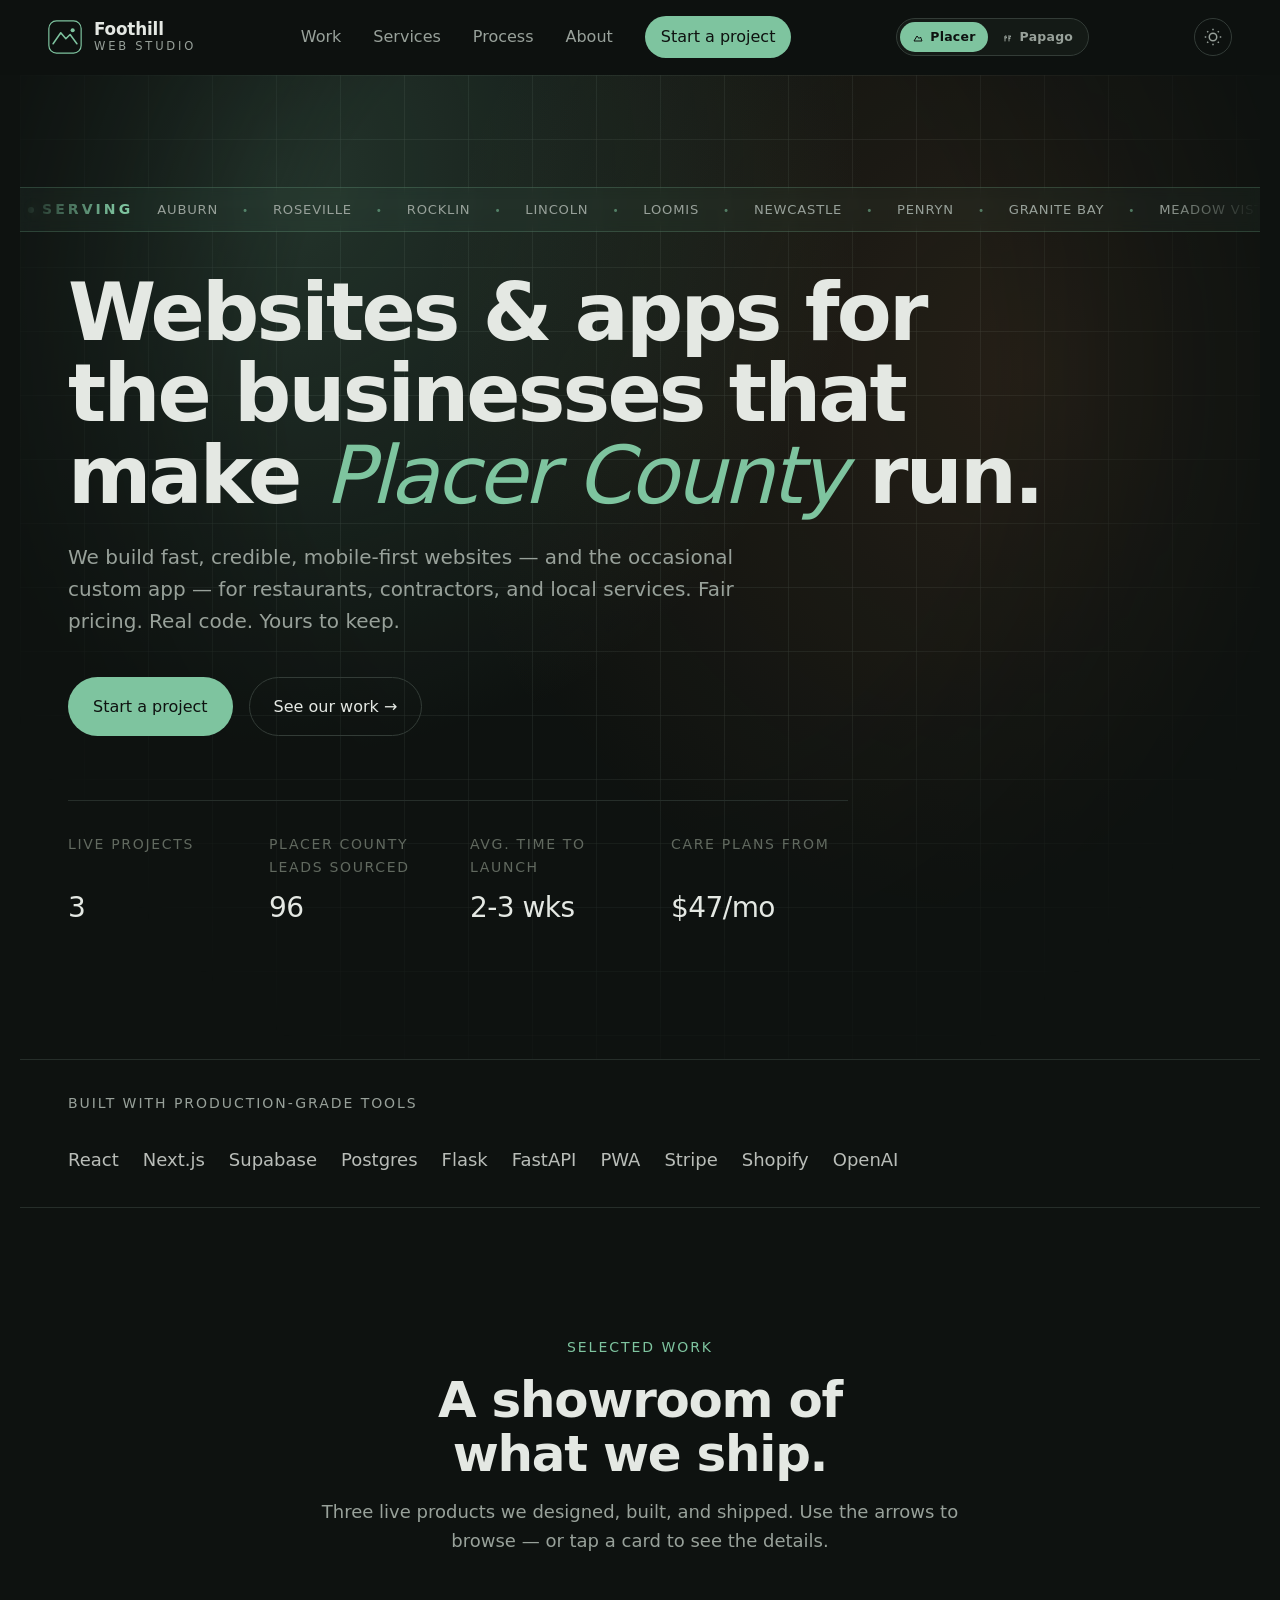
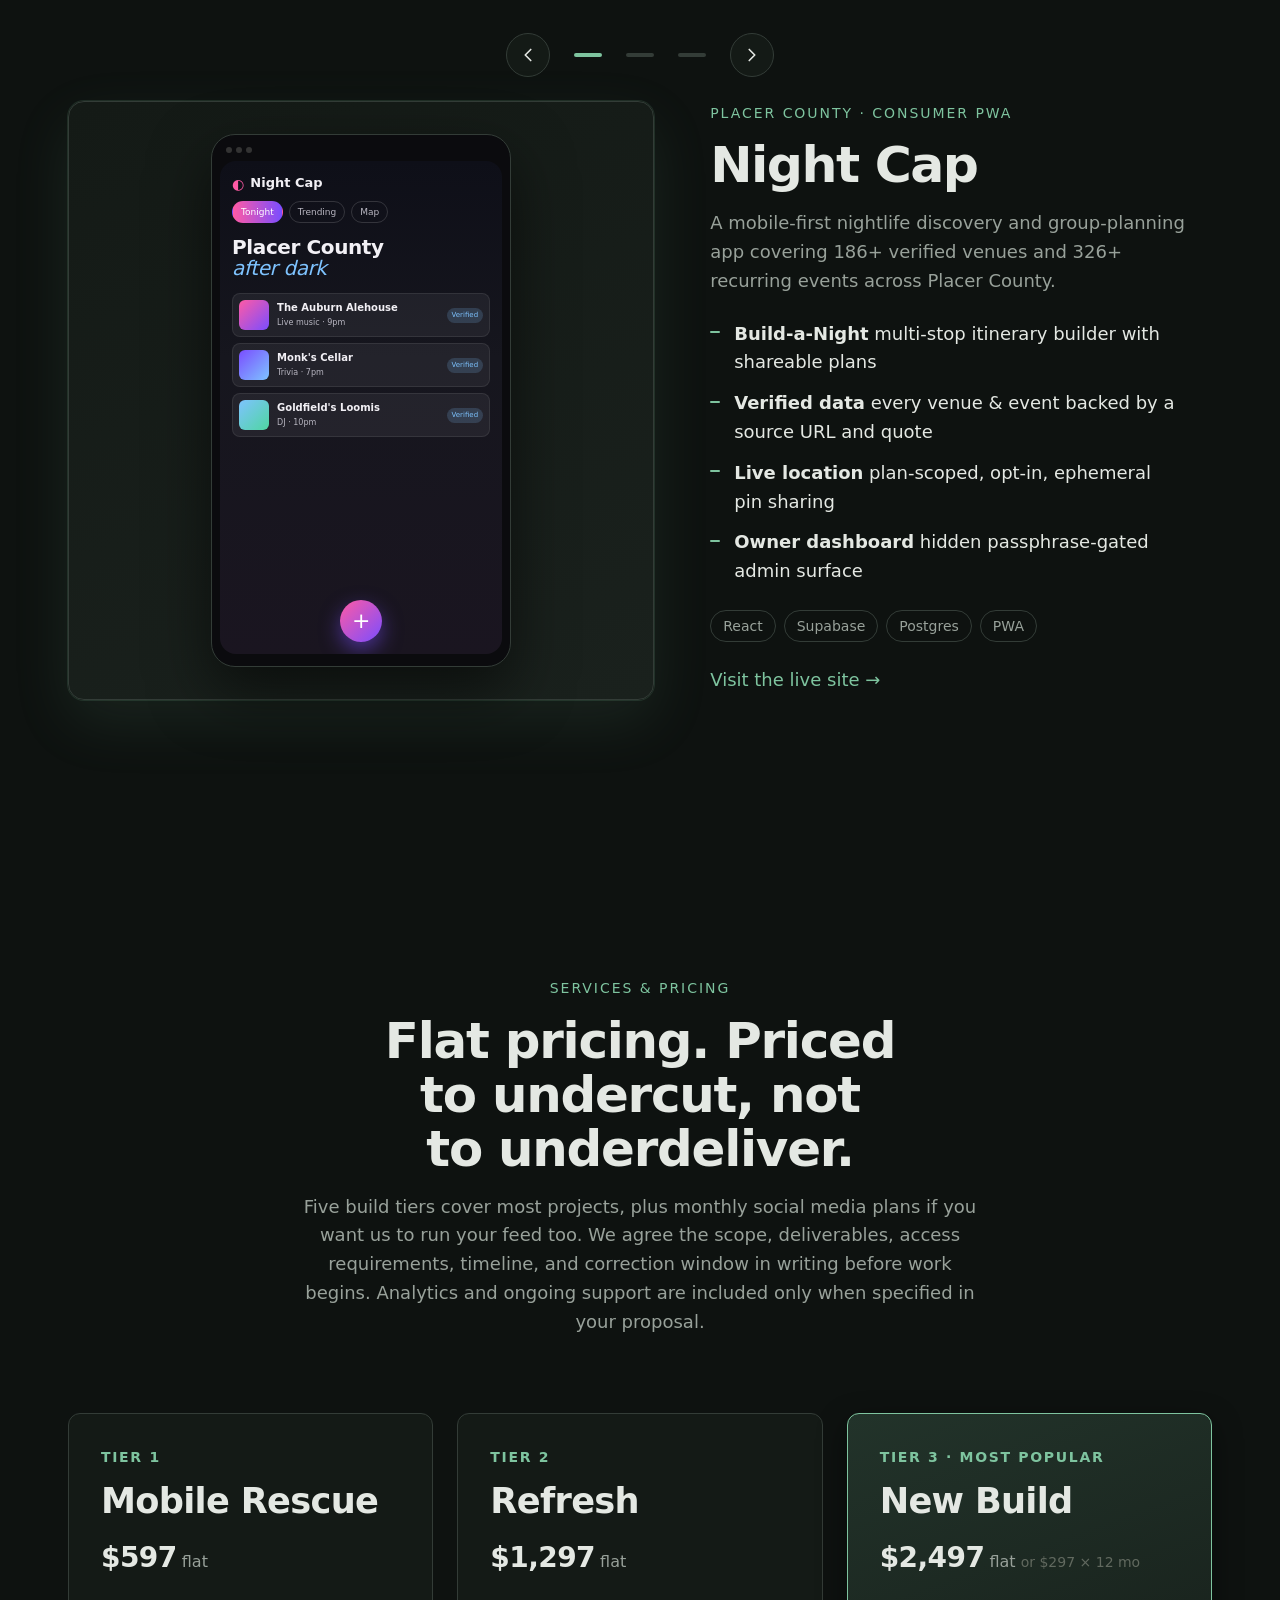
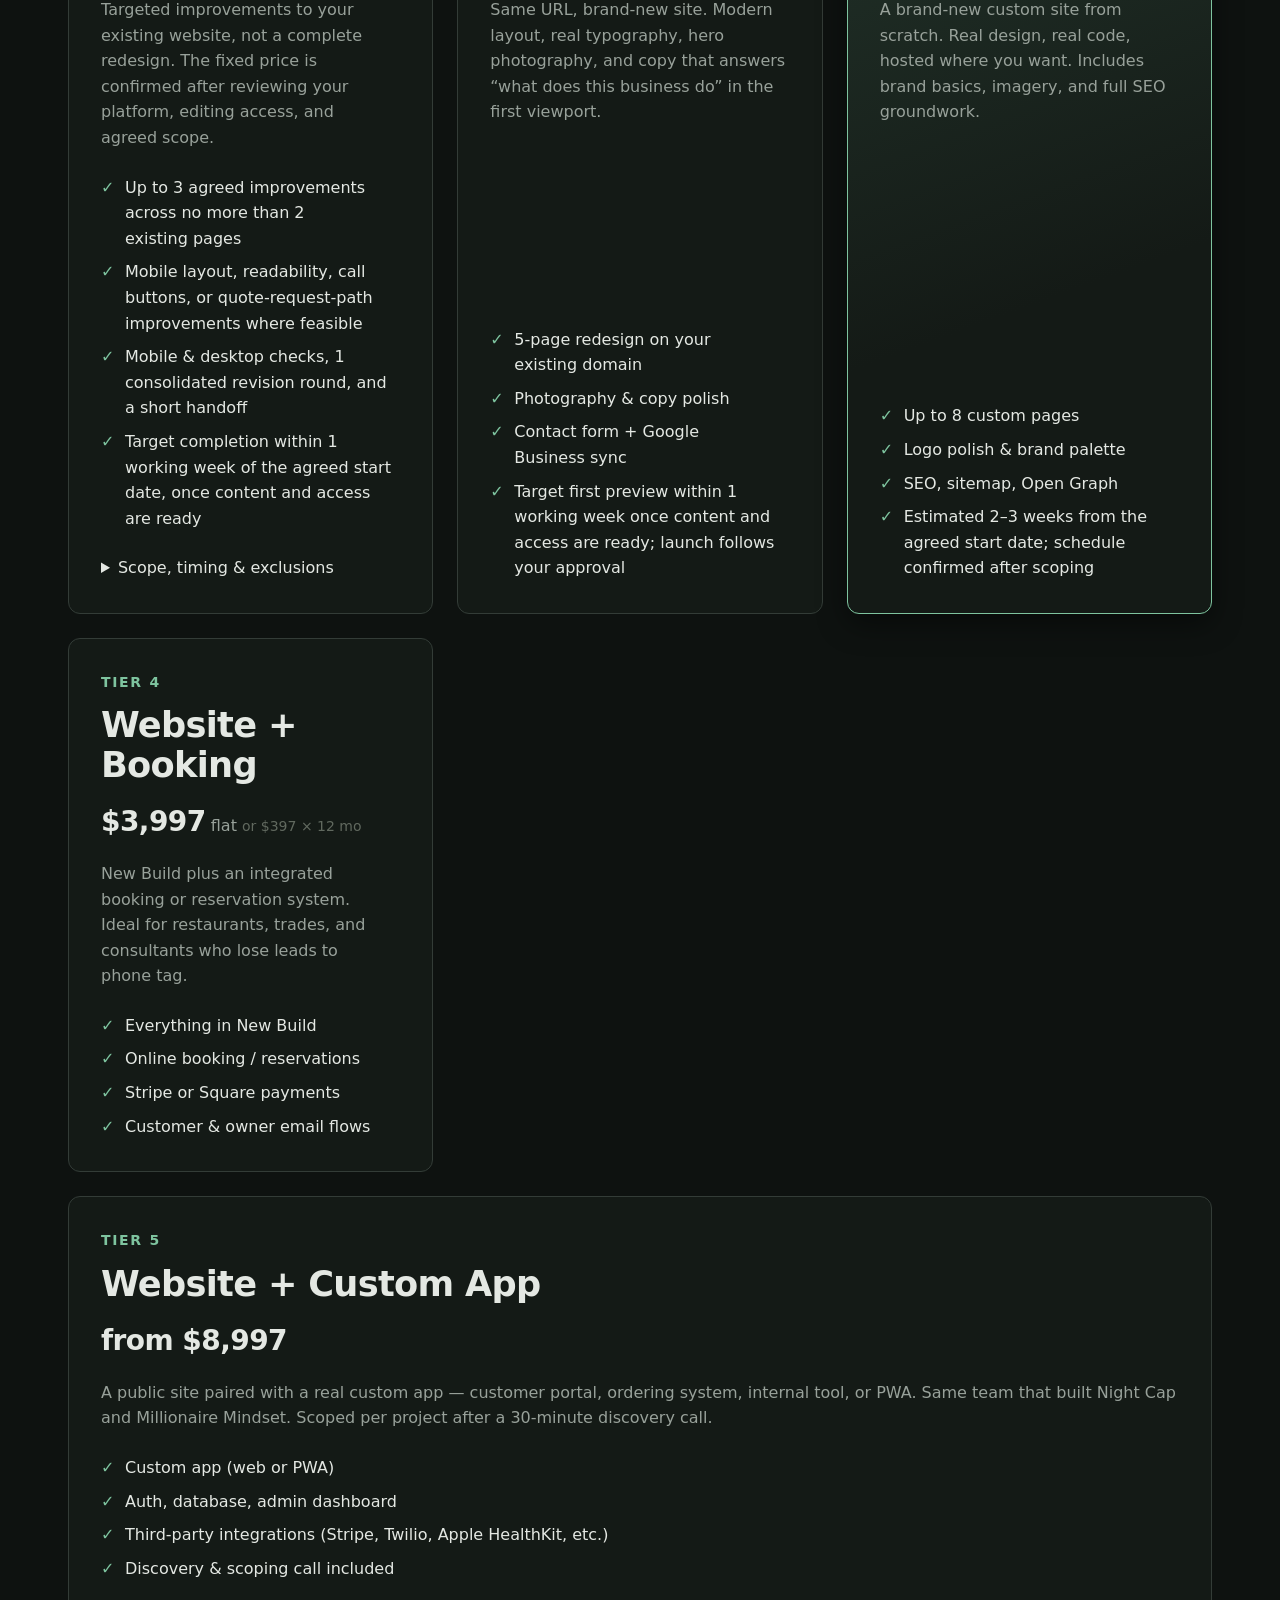
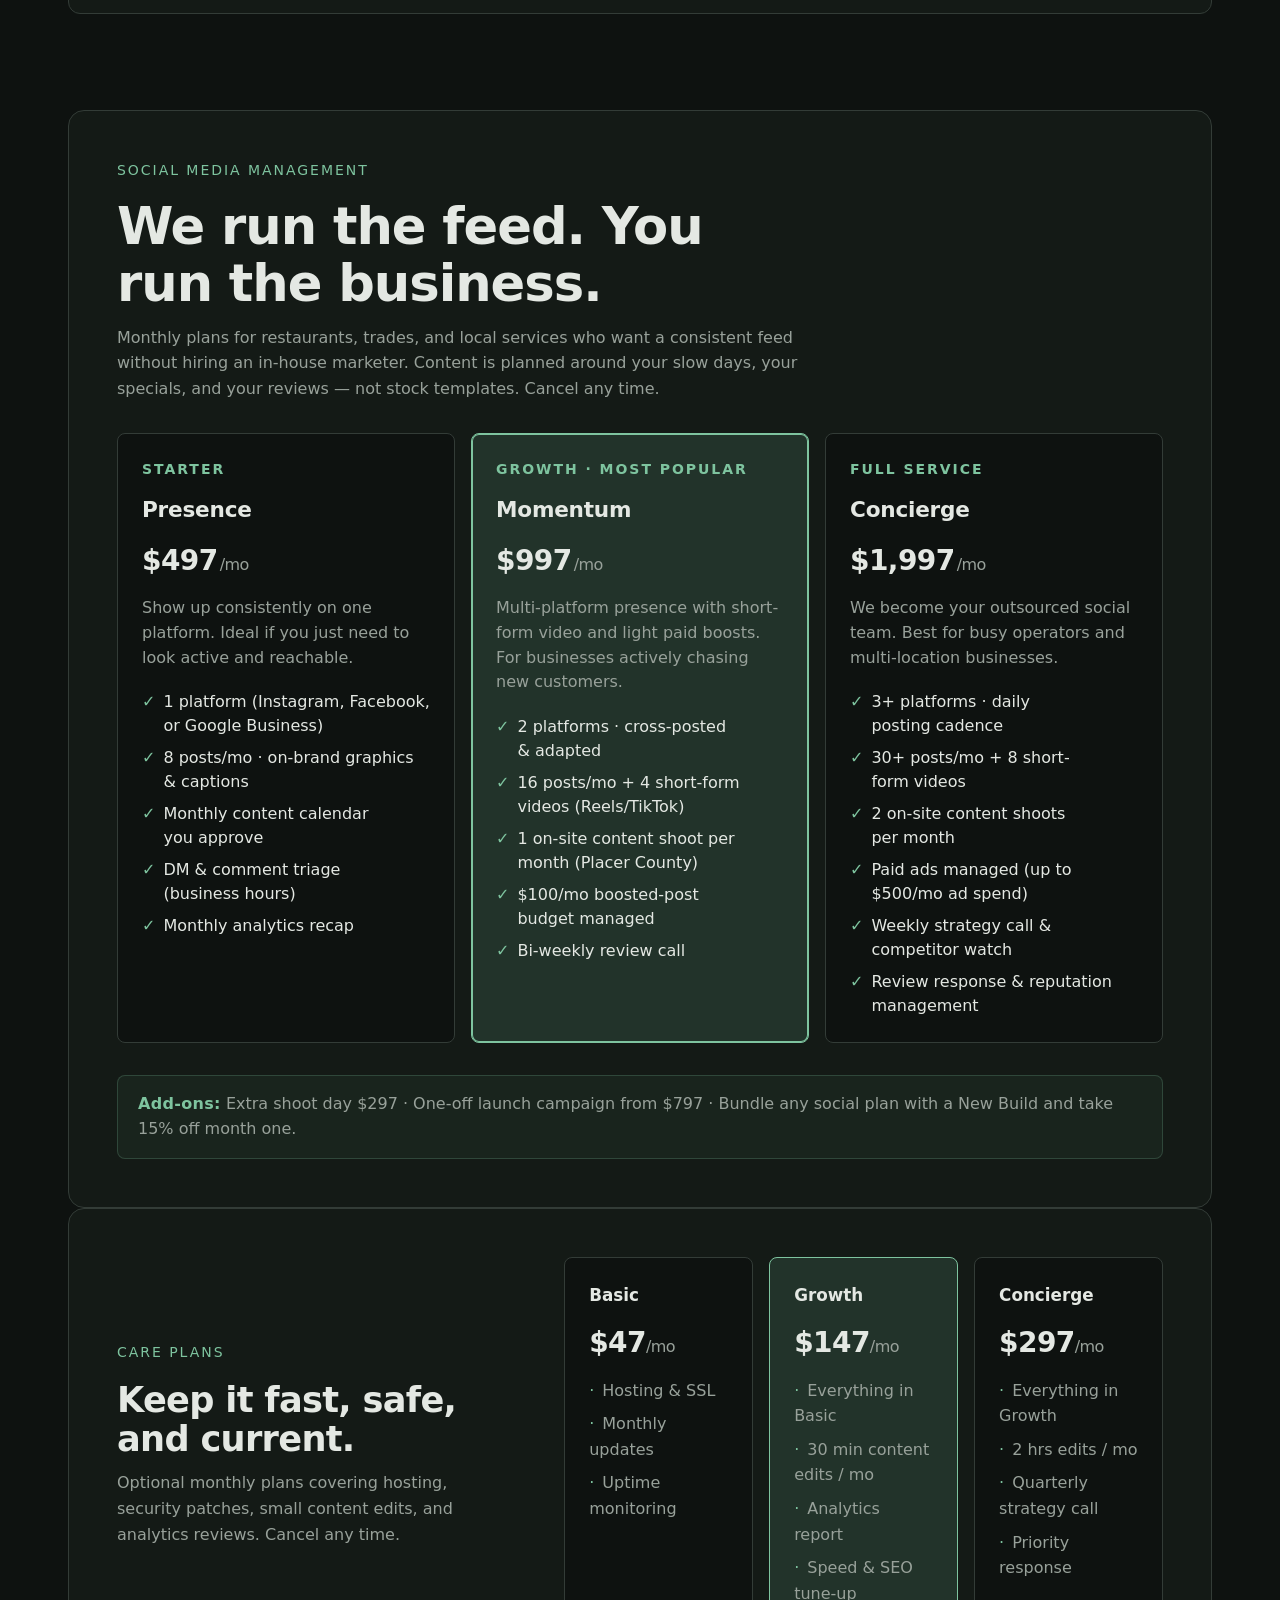
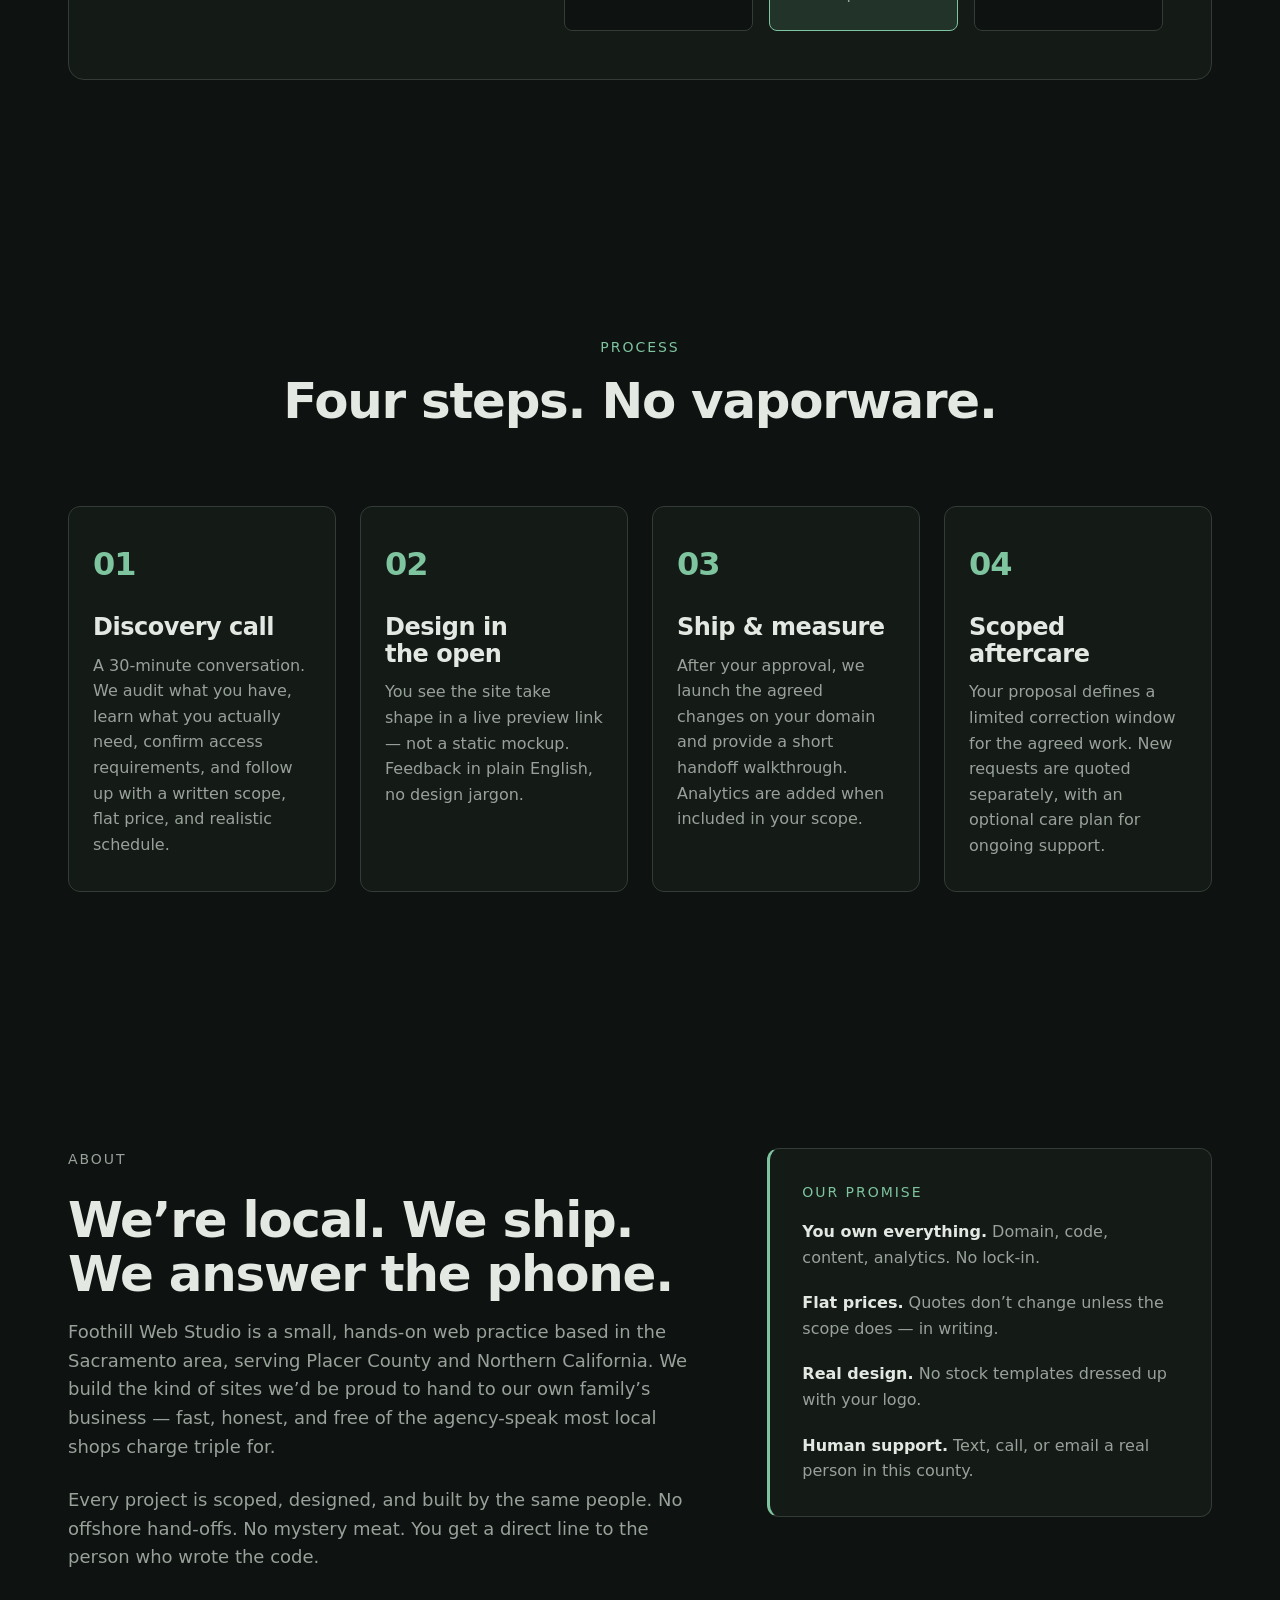
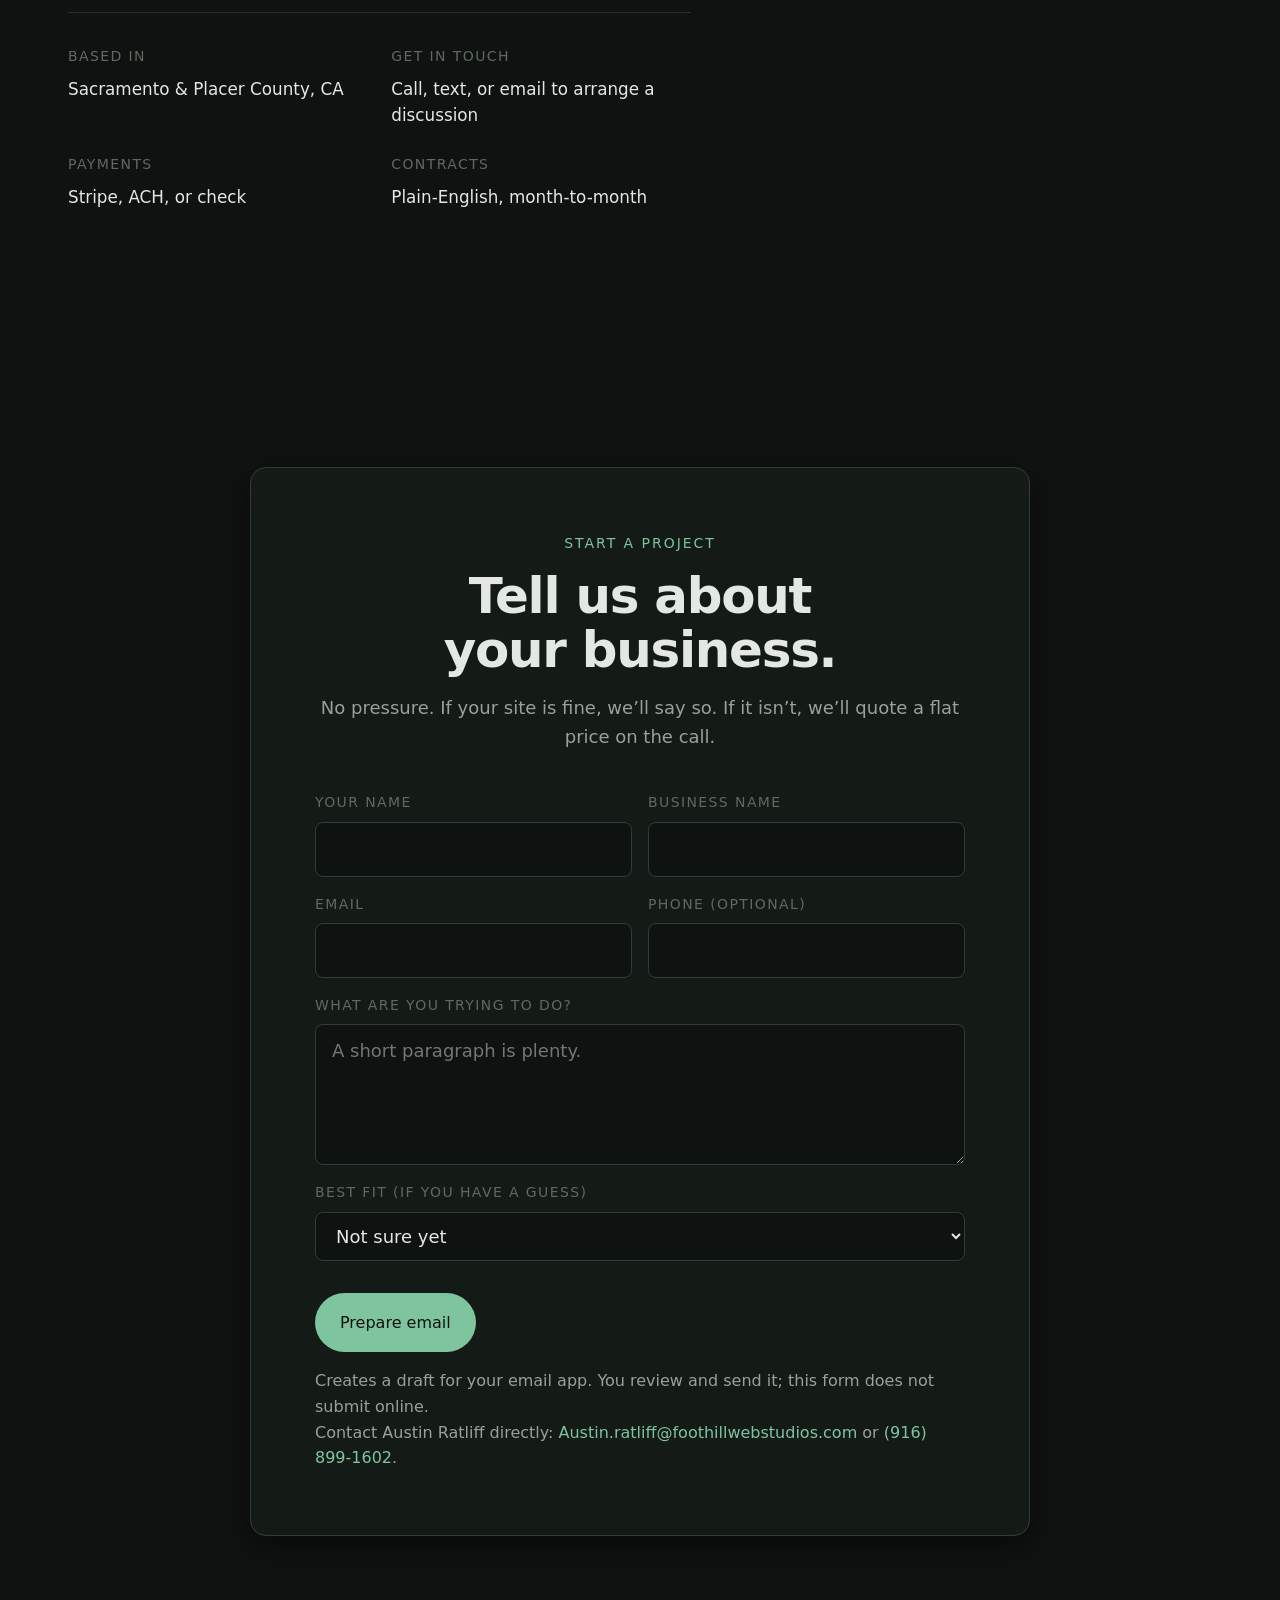
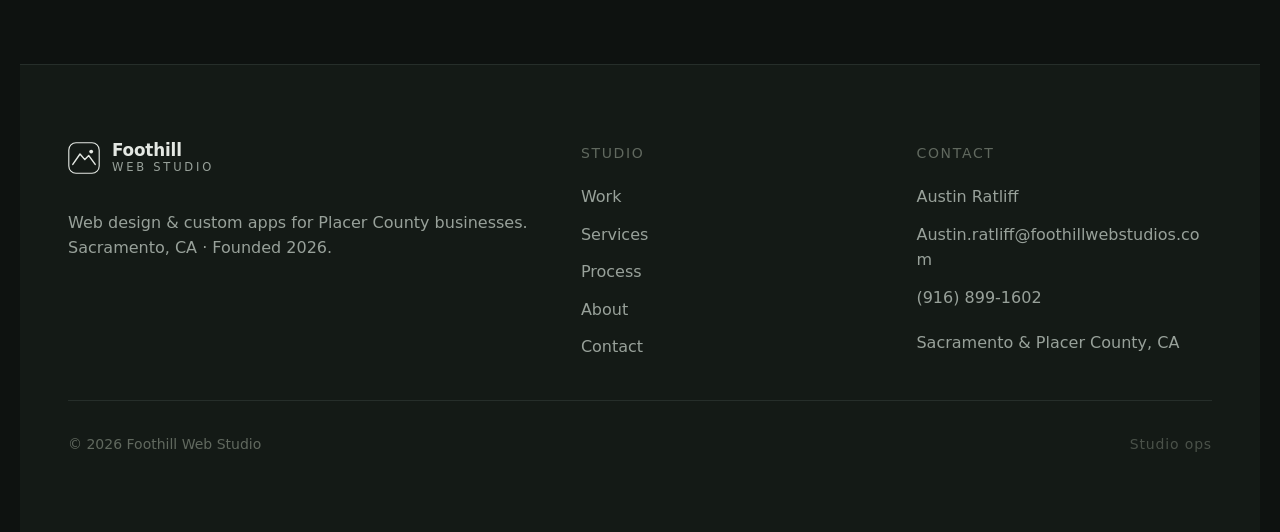
==== index.html @ bc11ab0b "Import Foothill Web Studio site — Netlify production export (deploy 6ad420ba, 2026-10-18), byte-for-" ====
<!doctype html>
<html lang="en" data-theme="dark">
  <head>
    <meta charset="utf-8" />
    <meta name="viewport" content="width=device-width, initial-scale=1" />
    <title>Foothill Web Studio — Websites & Apps for Placer County</title>
    <meta
      name="description"
      content="Foothill Web Studio designs credible, modern websites and custom apps for small businesses across Placer County — from Auburn to Roseville, Rocklin, and Tahoe City."
    />
    <meta name="theme-color" content="#0e1210" />
    <meta property="og:title" content="Foothill Web Studio" />
    <meta
      property="og:description"
      content="A Placer County web studio building credible sites and custom apps that convert."
    />
    <link
      href="https://api.fontshare.com/v2/css?f[]=cabinet-grotesk@400,500,700,800&f[]=satoshi@300,400,500,700&display=swap"
      rel="stylesheet"
    />
    <link rel="stylesheet" href="./base.css" />
    <link rel="stylesheet" href="./style.css" />
    <link
      rel="icon"
      href="data:image/svg+xml,%3Csvg xmlns='http://www.w3.org/2000/svg' viewBox='0 0 32 32'%3E%3Crect width='32' height='32' rx='7' fill='%232f6a4d'/%3E%3Cpath d='M4 22 L11 12 L16 18 L20 14 L28 22 Z' fill='%23e6f0ea'/%3E%3Ccircle cx='23' cy='9' r='2.4' fill='%23e6f0ea'/%3E%3C/svg%3E"
    />
  </head>
  <body>
    <a class="skip" href="#main">Skip to content</a>

    <header class="header" id="header">
      <a href="#top" class="brand" aria-label="Foothill Web Studio, home">
        <svg
          class="brand__mark"
          width="34"
          height="34"
          viewBox="0 0 40 40"
          fill="none"
          aria-hidden="true"
        >
          <rect x="1" y="1" width="38" height="38" rx="9" stroke="currentColor" stroke-width="1.4" />
          <path
            d="M6 28 L15 15 L21 22 L26 17 L34 28"
            stroke="currentColor"
            stroke-width="1.8"
            stroke-linejoin="round"
            stroke-linecap="round"
            fill="none"
          />
          <circle cx="29" cy="12" r="2.4" fill="currentColor" />
        </svg>
        <span class="brand__wordmark">
          <span class="brand__name">Foothill</span>
          <span class="brand__sub">Web Studio</span>
        </span>
      </a>

      <nav class="nav" aria-label="Primary">
        <a href="#work">Work</a>
        <a href="#services">Services</a>
        <a href="#process">Process</a>
        <a href="#about">About</a>
        <a href="#contact" class="nav__cta">Start a project</a>
      </nav>

      <div class="region-toggle" role="group" aria-label="Choose region">
        <button
          type="button"
          class="region-toggle__btn is-active"
          data-region-btn="placer"
          aria-pressed="true"
          title="Placer County · Sacramento region"
        >
          <svg width="12" height="12" viewBox="0 0 24 24" fill="none" stroke="currentColor" stroke-width="2" stroke-linejoin="round" aria-hidden="true">
            <path d="M4 20 L10 10 L14 15 L17 12 L20 20 Z" />
          </svg>
          Placer
        </button>
        <button
          type="button"
          class="region-toggle__btn"
          data-region-btn="papago"
          aria-pressed="false"
          title="Papago · Phoenix / Tucson region"
        >
          <svg width="12" height="12" viewBox="0 0 24 24" fill="none" stroke="currentColor" stroke-width="2" stroke-linejoin="round" stroke-linecap="round" aria-hidden="true">
            <path d="M6 20 V12 M6 14 h3 v-2 M6 12 v-2 h2" />
            <path d="M14 20 V9 M14 12 h3 v-2 M14 15 h2" />
          </svg>
          Papago
        </button>
      </div>

      <button
        class="theme-toggle"
        data-theme-toggle
        aria-label="Switch to light mode"
        type="button"
      ></button>

      <button class="menu" aria-label="Open menu" aria-expanded="false" type="button">
        <span></span><span></span><span></span>
      </button>
    </header>

    <nav class="mobile-nav" aria-label="Mobile" hidden>
      <a href="#work">Work</a>
      <a href="#services">Services</a>
      <a href="#process">Process</a>
      <a href="#about">About</a>
      <a href="#contact" class="nav__cta">Start a project</a>
    </nav>

    <main id="main">
      <!-- HERO -->
      <section class="hero" id="top">
        <div class="hero__grid" aria-hidden="true"></div>

        <div class="ticker" aria-label="Cities and towns we serve" data-ticker>
            <div class="ticker__viewport">
              <div class="ticker__track" aria-hidden="false" data-ticker-track>
                <!-- Group 1 (visible) -->
                <span class="ticker__label"><span class="dot"></span>Serving</span>
                <span class="ticker__item">Auburn</span>
                <span class="ticker__item">Roseville</span>
                <span class="ticker__item">Rocklin</span>
                <span class="ticker__item">Lincoln</span>
                <span class="ticker__item">Loomis</span>
                <span class="ticker__item">Newcastle</span>
                <span class="ticker__item">Penryn</span>
                <span class="ticker__item">Granite Bay</span>
                <span class="ticker__item">Meadow Vista</span>
                <span class="ticker__item">Colfax</span>
                <span class="ticker__item">Foresthill</span>
                <span class="ticker__item">Weimar</span>
                <span class="ticker__item">Applegate</span>
                <span class="ticker__item">Alta</span>
                <span class="ticker__item">Dutch Flat</span>
                <span class="ticker__item">Sheridan</span>
                <span class="ticker__item">Kings Beach</span>
                <span class="ticker__item">Tahoe City</span>
                <span class="ticker__item">Tahoma</span>
                <span class="ticker__item">Truckee</span>
                <span class="ticker__item">Sacramento</span>
                <span class="ticker__item">West Sacramento</span>
                <span class="ticker__item">North Highlands</span>
                <span class="ticker__item">Arden-Arcade</span>
                <span class="ticker__item">Carmichael</span>
                <span class="ticker__item">Fair Oaks</span>
                <span class="ticker__item">Citrus Heights</span>
                <span class="ticker__item">Orangevale</span>
                <span class="ticker__item">Folsom</span>
                <span class="ticker__item">Rancho Cordova</span>
                <span class="ticker__item">Gold River</span>
                <span class="ticker__item">Elk Grove</span>
                <span class="ticker__item">Galt</span>
                <span class="ticker__item">Wilton</span>
                <span class="ticker__item">Isleton</span>
                <span class="ticker__item">Antelope</span>
                <span class="ticker__item">Rio Linda</span>
                <span class="ticker__item">Elverta</span>
                <span class="ticker__item">Placer County</span>
                <span class="ticker__item">Sacramento County</span>
                <!-- Group 2 (duplicate for seamless loop) -->
                <span class="ticker__label" aria-hidden="true"><span class="dot"></span>Serving</span>
                <span class="ticker__item" aria-hidden="true">Auburn</span>
                <span class="ticker__item" aria-hidden="true">Roseville</span>
                <span class="ticker__item" aria-hidden="true">Rocklin</span>
                <span class="ticker__item" aria-hidden="true">Lincoln</span>
                <span class="ticker__item" aria-hidden="true">Loomis</span>
                <span class="ticker__item" aria-hidden="true">Newcastle</span>
                <span class="ticker__item" aria-hidden="true">Penryn</span>
                <span class="ticker__item" aria-hidden="true">Granite Bay</span>
                <span class="ticker__item" aria-hidden="true">Meadow Vista</span>
                <span class="ticker__item" aria-hidden="true">Colfax</span>
                <span class="ticker__item" aria-hidden="true">Foresthill</span>
                <span class="ticker__item" aria-hidden="true">Weimar</span>
                <span class="ticker__item" aria-hidden="true">Applegate</span>
                <span class="ticker__item" aria-hidden="true">Alta</span>
                <span class="ticker__item" aria-hidden="true">Dutch Flat</span>
                <span class="ticker__item" aria-hidden="true">Sheridan</span>
                <span class="ticker__item" aria-hidden="true">Kings Beach</span>
                <span class="ticker__item" aria-hidden="true">Tahoe City</span>
                <span class="ticker__item" aria-hidden="true">Tahoma</span>
                <span class="ticker__item" aria-hidden="true">Truckee</span>
                <span class="ticker__item" aria-hidden="true">Sacramento</span>
                <span class="ticker__item" aria-hidden="true">West Sacramento</span>
                <span class="ticker__item" aria-hidden="true">North Highlands</span>
                <span class="ticker__item" aria-hidden="true">Arden-Arcade</span>
                <span class="ticker__item" aria-hidden="true">Carmichael</span>
                <span class="ticker__item" aria-hidden="true">Fair Oaks</span>
                <span class="ticker__item" aria-hidden="true">Citrus Heights</span>
                <span class="ticker__item" aria-hidden="true">Orangevale</span>
                <span class="ticker__item" aria-hidden="true">Folsom</span>
                <span class="ticker__item" aria-hidden="true">Rancho Cordova</span>
                <span class="ticker__item" aria-hidden="true">Gold River</span>
                <span class="ticker__item" aria-hidden="true">Elk Grove</span>
                <span class="ticker__item" aria-hidden="true">Galt</span>
                <span class="ticker__item" aria-hidden="true">Wilton</span>
                <span class="ticker__item" aria-hidden="true">Isleton</span>
                <span class="ticker__item" aria-hidden="true">Antelope</span>
                <span class="ticker__item" aria-hidden="true">Rio Linda</span>
                <span class="ticker__item" aria-hidden="true">Elverta</span>
                <span class="ticker__item" aria-hidden="true">Placer County</span>
                <span class="ticker__item" aria-hidden="true">Sacramento County</span>
              </div>
            </div>
          </div>

        <div class="hero__inner">
          <h1 class="hero__title">
            Websites &amp; apps for the businesses that make
            <span class="accent" data-region-italic>Placer County</span> run.
          </h1>

          <p class="hero__lede">
            We build fast, credible, mobile-first websites — and the occasional custom app — for
            restaurants, contractors, and local services. Fair pricing. Real code. Yours to keep.
          </p>

          <div class="hero__ctas">
            <a href="#contact" class="btn btn--primary">Start a project</a>
            <a href="#work" class="btn btn--ghost">See our work →</a>
          </div>

          <dl class="hero__stats">
            <div><dt>Live projects</dt><dd>3</dd></div>
            <div><dt data-region-leads-label>Placer County leads sourced</dt><dd data-region-leads-count>96</dd></div>
            <div><dt>Avg. time to launch</dt><dd>2-3 wks</dd></div>
            <div><dt>Care plans from</dt><dd>$47/mo</dd></div>
          </dl>
        </div>
      </section>

      <!-- CREDIBILITY / STACK STRIP -->
      <section class="strip" aria-label="What we build with">
        <p class="strip__label">Built with production-grade tools</p>
        <ul class="strip__list" role="list">
          <li>React</li>
          <li>Next.js</li>
          <li>Supabase</li>
          <li>Postgres</li>
          <li>Flask</li>
          <li>FastAPI</li>
          <li>PWA</li>
          <li>Stripe</li>
          <li>Shopify</li>
          <li>OpenAI</li>
        </ul>
      </section>

      <!-- SHOWROOM -->
      <section class="section showroom" id="work">
        <header class="section__head">
          <p class="section__eyebrow">Selected work</p>
          <h2 class="section__title">A showroom of what we ship.</h2>
          <p class="section__lede">
            Three live products we designed, built, and shipped. Use the arrows to browse — or tap a
            card to see the details.
          </p>
        </header>

        <div class="showroom__stage" data-showroom>
          <div class="showroom__controls" role="group" aria-label="Browse projects">
            <button class="showroom__arrow showroom__arrow--prev" aria-label="Previous project" type="button">
              <svg viewBox="0 0 24 24" width="22" height="22" fill="none" stroke="currentColor" stroke-width="1.8"><path d="M15 6l-6 6 6 6" stroke-linecap="round" stroke-linejoin="round"/></svg>
            </button>
            <div class="showroom__dots" role="group" aria-label="Choose a project">
              <button type="button" aria-label="Night Cap" aria-pressed="true" data-dot="0" class="is-active"></button>
              <button type="button" aria-label="Millionaire Mindset" aria-pressed="false" data-dot="1"></button>
              <button type="button" aria-label="Loyal Paws Co." aria-pressed="false" data-dot="2"></button>
            </div>
            <button class="showroom__arrow showroom__arrow--next" aria-label="Next project" type="button">
              <svg viewBox="0 0 24 24" width="22" height="22" fill="none" stroke="currentColor" stroke-width="1.8"><path d="M9 6l6 6-6 6" stroke-linecap="round" stroke-linejoin="round"/></svg>
            </button>
          </div>

          <div class="showroom__viewport">
            <!-- SLIDE 1 -->
            <article class="slide is-active" data-slide="0">
              <div class="slide__media">
                <div class="preview preview--night">
                  <div class="preview__chrome"><span></span><span></span><span></span></div>
                  <div class="preview__screen">
                    <div class="pn-header">
                      <div class="pn-title">
                        <span class="pn-logo">◐</span>
                        <span>Night Cap</span>
                      </div>
                      <div class="pn-tabs"><span class="pn-tab is-on">Tonight</span><span class="pn-tab">Trending</span><span class="pn-tab">Map</span></div>
                    </div>
                    <div class="pn-hero">Placer County<br/><em>after dark</em></div>
                    <div class="pn-cards">
                      <div class="pn-card">
                        <div class="pn-thumb"></div>
                        <div class="pn-meta">
                          <strong>The Auburn Alehouse</strong>
                          <span>Live music · 9pm</span>
                        </div>
                        <span class="pn-badge">Verified</span>
                      </div>
                      <div class="pn-card">
                        <div class="pn-thumb pn-thumb--b"></div>
                        <div class="pn-meta">
                          <strong>Monk's Cellar</strong>
                          <span>Trivia · 7pm</span>
                        </div>
                        <span class="pn-badge">Verified</span>
                      </div>
                      <div class="pn-card">
                        <div class="pn-thumb pn-thumb--c"></div>
                        <div class="pn-meta">
                          <strong>Goldfield's Loomis</strong>
                          <span>DJ · 10pm</span>
                        </div>
                        <span class="pn-badge">Verified</span>
                      </div>
                    </div>
                    <div class="pn-fab">+</div>
                  </div>
                </div>
              </div>
              <div class="slide__body">
                <p class="slide__kicker">Placer County · Consumer PWA</p>
                <h3 class="slide__title">Night Cap</h3>
                <p class="slide__lede">
                  A mobile-first nightlife discovery and group-planning app covering 186+ verified
                  venues and 326+ recurring events across Placer County.
                </p>
                <ul class="slide__features" role="list">
                  <li><span>Build-a-Night</span> multi-stop itinerary builder with shareable plans</li>
                  <li><span>Verified data</span> every venue &amp; event backed by a source URL and quote</li>
                  <li><span>Live location</span> plan-scoped, opt-in, ephemeral pin sharing</li>
                  <li><span>Owner dashboard</span> hidden passphrase-gated admin surface</li>
                </ul>
                <div class="slide__tech">
                  <span>React</span><span>Supabase</span><span>Postgres</span><span>PWA</span>
                </div>
                <a class="slide__link" href="https://placer-after-dark.pplx.app" target="_blank" rel="noopener">Visit the live site →</a>
              </div>
            </article>

            <!-- SLIDE 2 -->
            <article class="slide" data-slide="1">
              <div class="slide__media">
                <div class="preview preview--heart">
                  <div class="preview__chrome"><span></span><span></span><span></span></div>
                  <div class="preview__screen">
                    <div class="hs-header">
                      <span class="hs-logo">♥</span>
                      <span class="hs-name">Millionaire Mindset</span>
                    </div>
                    <div class="hs-tiles">
                      <div class="hs-tile">
                        <span class="hs-tile__label">Net Worth</span>
                        <strong>$142,300</strong>
                        <span class="hs-tile__note">+2.4% this month</span>
                      </div>
                      <div class="hs-tile hs-tile--accent">
                        <span class="hs-tile__label">Calories today</span>
                        <strong>1,842 / 2,400</strong>
                        <div class="hs-bar"><i style="width:77%"></i></div>
                      </div>
                    </div>
                    <div class="hs-plan">
                      <p class="hs-plan__head">12-Week Roadmap · Week 6</p>
                      <ul>
                        <li><i class="check">✓</i> Zone 2 cardio · 3× this week</li>
                        <li><i class="check">✓</i> Bench 3×5 @ 185</li>
                        <li><i class="check pending">○</i> Log dinner macros</li>
                      </ul>
                    </div>
                  </div>
                </div>
              </div>
              <div class="slide__body">
                <p class="slide__kicker">Personal fitness &amp; finance · Web app</p>
                <h3 class="slide__title">Millionaire Mindset</h3>
                <p class="slide__lede">
                  A 12-week heart-health, strength, and net-worth roadmap tied to a macro tracker
                  with Apple Watch webhook sync — persistent SQLite storage, offline-friendly PWA.
                </p>
                <ul class="slide__features" role="list">
                  <li><span>Roadmap</span> weekly cardio, strength &amp; financial milestones</li>
                  <li><span>Macros</span> food-autocomplete calorie &amp; protein tracker</li>
                  <li><span>Watch sync</span> HealthKit webhook posts steps, HR, workouts</li>
                  <li><span>Journaling</span> weight, glucose &amp; blood-pressure logs</li>
                </ul>
                <div class="slide__tech">
                  <span>Flask</span><span>SQLite</span><span>HealthKit</span><span>PWA</span>
                </div>
                <a class="slide__link" href="https://heart-strength-roadmap.pplx.app" target="_blank" rel="noopener">Visit the live site →</a>
              </div>
            </article>

            <!-- SLIDE 3 -->
            <article class="slide" data-slide="2">
              <div class="slide__media">
                <div class="preview preview--shop">
                  <div class="preview__chrome"><span></span><span></span><span></span></div>
                  <div class="preview__screen">
                    <div class="lp-header">
                      <span class="lp-logo">🐾</span>
                      <span class="lp-name">Loyal Paws Co.</span>
                      <span class="lp-cart">Cart · 2</span>
                    </div>
                    <div class="lp-hero">
                      <div class="lp-hero__copy">
                        <strong>Gear your dog will actually use.</strong>
                        <span>Supplier-verified products. No dropship guesswork.</span>
                      </div>
                      <div class="lp-hero__badge">Pre-launch</div>
                    </div>
                    <div class="lp-grid">
                      <div class="lp-card"><div class="lp-thumb lp-thumb--a"></div><span>Cushioned Harness</span><em>$32</em></div>
                      <div class="lp-card"><div class="lp-thumb lp-thumb--b"></div><span>All-Weather Bed</span><em>$68</em></div>
                      <div class="lp-card"><div class="lp-thumb lp-thumb--c"></div><span>Travel Bowl</span><em>$14</em></div>
                    </div>
                  </div>
                </div>
              </div>
              <div class="slide__body">
                <p class="slide__kicker">E-commerce · Supervised dropship pipeline</p>
                <h3 class="slide__title">Loyal Paws Co.</h3>
                <p class="slide__lede">
                  A Shopify storefront paired with a FastAPI + Supabase agent pipeline. Trend Scout →
                  Supplier Matcher → Store Builder → human approval → Launch Manager. No listing
                  goes live without a sign-off.
                </p>
                <ul class="slide__features" role="list">
                  <li><span>Real supplier data</span> CJdropshipping catalog, stock &amp; freight</li>
                  <li><span>Human-approval gate</span> publishing requires recorded sign-off</li>
                  <li><span>Deterministic pricing</span> margin math is code, not LLM guesswork</li>
                  <li><span>Compliant listings</span> unsupported claims are stripped automatically</li>
                </ul>
                <div class="slide__tech">
                  <span>Shopify</span><span>FastAPI</span><span>Supabase</span><span>Railway</span>
                </div>
                <span class="slide__link slide__link--muted">Pre-launch · storefront in review</span>
              </div>
            </article>
          </div>

        </div>
      </section>

      <!-- SERVICES -->
      <section class="section services" id="services">
        <header class="section__head">
          <p class="section__eyebrow">Services &amp; pricing</p>
          <h2 class="section__title">Flat pricing. Priced to undercut, not to underdeliver.</h2>
          <p class="section__lede">
            Five build tiers cover most projects, plus monthly social media plans if you want
            us to run your feed too. We agree the scope, deliverables, access requirements,
            timeline, and correction window in writing before work begins. Analytics and
            ongoing support are included only when specified in your proposal.
          </p>
        </header>

        <div class="tier-grid">
          <article class="tier">
            <p class="tier__tag">Tier 1</p>
            <h3 class="tier__name">Mobile Rescue</h3>
            <p class="tier__price"><span>$597</span> flat</p>
            <p class="tier__desc">
              Targeted improvements to your existing website, not a complete redesign.
              The fixed price is confirmed after reviewing your platform, editing access,
              and agreed scope.
            </p>
            <ul role="list">
              <li>Up to 3 agreed improvements across no more than 2 existing pages</li>
              <li>Mobile layout, readability, call buttons, or quote-request-path improvements where feasible</li>
              <li>Mobile &amp; desktop checks, 1 consolidated revision round, and a short handoff</li>
              <li>Target completion within 1 working week of the agreed start date, once content and access are ready</li>
            </ul>
            <details class="tier__terms">
            <summary>Scope, timing &amp; exclusions</summary>
            <p class="tier__desc">A working week means 5 business days. Timing is confirmed in your proposal and may change if feedback,
              content, or access is delayed. New booking, payment, or CRM systems; major migrations;
              malware cleanup; extensive copywriting; paid software; and ongoing support are outside
              this package unless separately agreed. No guaranteed rankings, leads, revenue, or
              performance score.</p>
            </details>
          </article>

          <article class="tier">
            <p class="tier__tag">Tier 2</p>
            <h3 class="tier__name">Refresh</h3>
            <p class="tier__price"><span>$1,297</span> flat</p>
            <p class="tier__desc">
              Same URL, brand-new site. Modern layout, real typography, hero photography, and copy
              that answers &ldquo;what does this business do&rdquo; in the first viewport.
            </p>
            <ul role="list">
              <li>5-page redesign on your existing domain</li>
              <li>Photography &amp; copy polish</li>
              <li>Contact form + Google Business sync</li>
              <li>Target first preview within 1 working week once content and access are ready; launch follows your approval</li>
            </ul>
          </article>

          <article class="tier tier--featured">
            <p class="tier__tag">Tier 3 · Most popular</p>
            <h3 class="tier__name">New Build</h3>
            <p class="tier__price"><span>$2,497</span> flat <em>or $297 × 12 mo</em></p>
            <p class="tier__desc">
              A brand-new custom site from scratch. Real design, real code, hosted where you want.
              Includes brand basics, imagery, and full SEO groundwork.
            </p>
            <ul role="list">
              <li>Up to 8 custom pages</li>
              <li>Logo polish &amp; brand palette</li>
              <li>SEO, sitemap, Open Graph</li>
              <li>Estimated 2–3 weeks from the agreed start date; schedule confirmed after scoping</li>
            </ul>
          </article>

          <article class="tier">
            <p class="tier__tag">Tier 4</p>
            <h3 class="tier__name">Website + Booking</h3>
            <p class="tier__price"><span>$3,997</span> flat <em>or $397 × 12 mo</em></p>
            <p class="tier__desc">
              New Build plus an integrated booking or reservation system. Ideal for restaurants,
              trades, and consultants who lose leads to phone tag.
            </p>
            <ul role="list">
              <li>Everything in New Build</li>
              <li>Online booking / reservations</li>
              <li>Stripe or Square payments</li>
              <li>Customer &amp; owner email flows</li>
            </ul>
          </article>

          <article class="tier tier--wide">
            <p class="tier__tag">Tier 5</p>
            <h3 class="tier__name">Website + Custom App</h3>
            <p class="tier__price"><span>from $8,997</span></p>
            <p class="tier__desc">
              A public site paired with a real custom app — customer portal, ordering system,
              internal tool, or PWA. Same team that built Night Cap and Millionaire Mindset. Scoped
              per project after a 30-minute discovery call.
            </p>
            <ul role="list">
              <li>Custom app (web or PWA)</li>
              <li>Auth, database, admin dashboard</li>
              <li>Third-party integrations (Stripe, Twilio, Apple HealthKit, etc.)</li>
              <li>Discovery &amp; scoping call included</li>
            </ul>
          </article>
        </div>

        <!-- SOCIAL MEDIA MANAGEMENT -->
        <div class="social">
          <div class="social__head">
            <p class="section__eyebrow">Social media management</p>
            <h3>We run the feed. You run the business.</h3>
            <p>
              Monthly plans for restaurants, trades, and local services who want a consistent
              feed without hiring an in-house marketer. Content is planned around your slow
              days, your specials, and your reviews — not stock templates. Cancel any time.
            </p>
          </div>
          <div class="social__grid">
            <div class="social__card">
              <p class="social__tag">Starter</p>
              <p class="social__name">Presence</p>
              <p class="social__price">$497<em>/mo</em></p>
              <p class="social__desc">
                Show up consistently on one platform. Ideal if you just need to look active
                and reachable.
              </p>
              <ul role="list">
                <li>1 platform (Instagram, Facebook, or Google Business)</li>
                <li>8 posts/mo &middot; on-brand graphics &amp; captions</li>
                <li>Monthly content calendar you approve</li>
                <li>DM &amp; comment triage (business hours)</li>
                <li>Monthly analytics recap</li>
              </ul>
            </div>
            <div class="social__card social__card--featured">
              <p class="social__tag">Growth &middot; most popular</p>
              <p class="social__name">Momentum</p>
              <p class="social__price">$997<em>/mo</em></p>
              <p class="social__desc">
                Multi-platform presence with short-form video and light paid boosts. For
                businesses actively chasing new customers.
              </p>
              <ul role="list">
                <li>2 platforms &middot; cross-posted &amp; adapted</li>
                <li>16 posts/mo + 4 short-form videos (Reels/TikTok)</li>
                <li>1 on-site content shoot per month (Placer County)</li>
                <li>$100/mo boosted-post budget managed</li>
                <li>Bi-weekly review call</li>
              </ul>
            </div>
            <div class="social__card">
              <p class="social__tag">Full service</p>
              <p class="social__name">Concierge</p>
              <p class="social__price">$1,997<em>/mo</em></p>
              <p class="social__desc">
                We become your outsourced social team. Best for busy operators and
                multi-location businesses.
              </p>
              <ul role="list">
                <li>3+ platforms &middot; daily posting cadence</li>
                <li>30+ posts/mo + 8 short-form videos</li>
                <li>2 on-site content shoots per month</li>
                <li>Paid ads managed (up to $500/mo ad spend)</li>
                <li>Weekly strategy call &amp; competitor watch</li>
                <li>Review response &amp; reputation management</li>
              </ul>
            </div>
          </div>
          <p class="social__addons">
            <strong>Add-ons:</strong> Extra shoot day $297 &middot; One-off launch campaign
            from $797 &middot; Bundle any social plan with a New Build and take 15% off month one.
          </p>
        </div>

        <!-- CARE PLANS -->
        <div class="care">
          <div class="care__head">
            <p class="section__eyebrow">Care plans</p>
            <h3>Keep it fast, safe, and current.</h3>
            <p>
              Optional monthly plans covering hosting, security patches, small content edits, and
              analytics reviews. Cancel any time.
            </p>
          </div>
          <div class="care__grid">
            <div class="care__card">
              <p class="care__name">Basic</p>
              <p class="care__price">$47<em>/mo</em></p>
              <ul role="list">
                <li>Hosting &amp; SSL</li>
                <li>Monthly updates</li>
                <li>Uptime monitoring</li>
              </ul>
            </div>
            <div class="care__card care__card--featured">
              <p class="care__name">Growth</p>
              <p class="care__price">$147<em>/mo</em></p>
              <ul role="list">
                <li>Everything in Basic</li>
                <li>30 min content edits / mo</li>
                <li>Analytics report</li>
                <li>Speed &amp; SEO tune-up</li>
              </ul>
            </div>
            <div class="care__card">
              <p class="care__name">Concierge</p>
              <p class="care__price">$297<em>/mo</em></p>
              <ul role="list">
                <li>Everything in Growth</li>
                <li>2 hrs edits / mo</li>
                <li>Quarterly strategy call</li>
                <li>Priority response</li>
              </ul>
            </div>
          </div>
        </div>
      </section>

      <!-- PROCESS -->
      <section class="section process" id="process">
        <header class="section__head">
          <p class="section__eyebrow">Process</p>
          <h2 class="section__title">Four steps. No vaporware.</h2>
        </header>

        <ol class="process__list" role="list">
          <li>
            <span class="process__num">01</span>
            <h3>Discovery call</h3>
            <p>
              A 30-minute conversation. We audit what you have, learn what you actually need,
              confirm access requirements, and follow up with a written scope, flat price,
              and realistic schedule.
            </p>
          </li>
          <li>
            <span class="process__num">02</span>
            <h3>Design in the open</h3>
            <p>
              You see the site take shape in a live preview link — not a static mockup. Feedback in
              plain English, no design jargon.
            </p>
          </li>
          <li>
            <span class="process__num">03</span>
            <h3>Ship &amp; measure</h3>
            <p>
              After your approval, we launch the agreed changes on your domain and provide a
              short handoff walkthrough. Analytics are added when included in your scope.
            </p>
          </li>
          <li>
            <span class="process__num">04</span>
            <h3>Scoped aftercare</h3>
            <p>
              Your proposal defines a limited correction window for the agreed work.
              New requests are quoted separately, with an optional care plan for ongoing support.
            </p>
          </li>
        </ol>
      </section>

      <!-- ABOUT -->
      <section class="section about" id="about">
        <div class="about__grid">
          <div class="about__copy">
            <p class="section__eyebrow">About</p>
            <h2 class="section__title">We&rsquo;re local. We ship. We answer the phone.</h2>
            <p>
              Foothill Web Studio is a small, hands-on web practice based in the Sacramento area,
              serving Placer County and Northern California. We build the kind of sites we&rsquo;d be
              proud to hand to our own family&rsquo;s business — fast, honest, and free of the
              agency-speak most local shops charge triple for.
            </p>
            <p>
              Every project is scoped, designed, and built by the same people. No offshore
              hand-offs. No mystery meat. You get a direct line to the person who wrote the code.
            </p>

            <dl class="about__facts">
              <div><dt>Based in</dt><dd>Sacramento &amp; Placer County, CA</dd></div>
              <div><dt>Get in touch</dt><dd>Call, text, or email to arrange a discussion</dd></div>
              <div><dt>Payments</dt><dd>Stripe, ACH, or check</dd></div>
              <div><dt>Contracts</dt><dd>Plain-English, month-to-month</dd></div>
            </dl>
          </div>

          <aside class="about__promise">
            <p class="section__eyebrow">Our promise</p>
            <ul role="list">
              <li><strong>You own everything.</strong> Domain, code, content, analytics. No lock-in.</li>
              <li><strong>Flat prices.</strong> Quotes don&rsquo;t change unless the scope does — in writing.</li>
              <li><strong>Real design.</strong> No stock templates dressed up with your logo.</li>
              <li><strong>Human support.</strong> Text, call, or email a real person in this county.</li>
            </ul>
          </aside>
        </div>
      </section>

      <!-- CONTACT -->
      <section class="section contact" id="contact">
        <div class="contact__inner">
          <p class="section__eyebrow">Start a project</p>
          <h2 class="section__title">Tell us about your business.</h2>
          <p class="contact__lede">
            No pressure. If your site is fine, we&rsquo;ll say so. If it isn&rsquo;t, we&rsquo;ll
            quote a flat price on the call.
          </p>

          <form class="contact__form" onsubmit="handleContact(event)">
            <label>
              <span>Your name</span>
              <input type="text" name="name" required autocomplete="name" maxlength="100" />
            </label>
            <label>
              <span>Business name</span>
              <input type="text" name="business" required maxlength="160" />
            </label>
            <label>
              <span>Email</span>
              <input type="email" name="email" required autocomplete="email" maxlength="254" />
            </label>
            <label>
              <span>Phone (optional)</span>
              <input type="tel" name="phone" autocomplete="tel" maxlength="40" />
            </label>
            <label class="contact__wide">
              <span>What are you trying to do?</span>
              <textarea name="message" rows="4" maxlength="1500" placeholder="A short paragraph is plenty."></textarea>
            </label>
            <label class="contact__wide contact__tier">
              <span>Best fit (if you have a guess)</span>
              <select name="tier">
                <option>Not sure yet</option>
                <option>Mobile Rescue ($597)</option>
                <option>Refresh ($1,297)</option>
                <option>New Build ($2,497)</option>
                <option>Website + Booking ($3,997)</option>
                <option>Website + Custom App</option>
              </select>
            </label>
            <div class="contact__submit">
              <button type="submit" class="btn btn--primary">Prepare email</button>
              <p class="contact__note">Creates a draft for your email app. You review and send it; this form does not submit online.<br>Contact Austin Ratliff directly: <a href="mailto:Austin.ratliff@foothillwebstudios.com">Austin.ratliff@foothillwebstudios.com</a> or <a href="tel:+19168991602">(916) 899-1602</a>.</p>
            </div>
          </form>
          <div class="contact__ok" hidden aria-live="polite">
            <h3>Your inquiry is ready to email.</h3>
            <p>Nothing has been sent yet. Open the draft, review it, and press Send in your email app. If no email app opens, copy the message below into an email to <a href="mailto:Austin.ratliff@foothillwebstudios.com">Austin.ratliff@foothillwebstudios.com</a>.</p>
            <a id="contact-email-draft" class="btn btn--primary" href="mailto:Austin.ratliff@foothillwebstudios.com">Open email draft</a>
            <label for="contact-message-copy">Your message (copy if needed)</label>
            <textarea id="contact-message-copy" rows="8" readonly></textarea>
            <p>Prefer to talk? Call Austin at <a href="tel:+19168991602">(916) 899-1602</a>.</p>
          </div>
        </div>
      </section>
    </main>

    <footer class="footer">
      <div class="footer__col">
        <div class="brand brand--footer">
          <svg width="32" height="32" viewBox="0 0 40 40" fill="none" aria-hidden="true">
            <rect x="1" y="1" width="38" height="38" rx="9" stroke="currentColor" stroke-width="1.4" />
            <path d="M6 28 L15 15 L21 22 L26 17 L34 28" stroke="currentColor" stroke-width="1.8" stroke-linejoin="round" stroke-linecap="round" fill="none" />
            <circle cx="29" cy="12" r="2.4" fill="currentColor" />
          </svg>
          <span class="brand__wordmark">
            <span class="brand__name">Foothill</span>
            <span class="brand__sub">Web Studio</span>
          </span>
        </div>
        <p class="footer__note">
          Web design &amp; custom apps for Placer County businesses. <br />Sacramento, CA · Founded
          2026.
        </p>
      </div>

      <nav class="footer__col" aria-label="Footer">
        <p class="footer__label">Studio</p>
        <a href="#work">Work</a>
        <a href="#services">Services</a>
        <a href="#process">Process</a>
        <a href="#about">About</a>
        <a href="#contact">Contact</a>
      </nav>

      <div class="footer__col">
        <p class="footer__label">Contact</p>
        <p>Austin Ratliff</p>
        <a href="mailto:Austin.ratliff@foothillwebstudios.com">Austin.ratliff@foothillwebstudios.com</a>
        <a href="tel:+19168991602">(916) 899-1602</a>
        <p class="footer__addr">Sacramento &amp; Placer County, CA</p>
      </div>

      <div class="footer__bar">
        <p>&copy; 2026 Foothill Web Studio</p>
        <p>
          <!-- Owner-only, unlisted link. Not shown in nav. Passphrase-gated. -->
          <a href="./studio/index.html" class="footer__owner" rel="nofollow" title="Studio operations (owner-only)">Studio ops</a>
        </p>
      </div>
    </footer>

    <script src="./app.js" defer></script>
  </body>
</html>
---- base.css ----
*,
*::before,
*::after {
  box-sizing: border-box;
  margin: 0;
  padding: 0;
}
html {
  -webkit-font-smoothing: antialiased;
  -moz-osx-font-smoothing: grayscale;
  text-rendering: optimizeLegibility;
  scroll-behavior: smooth;
  scroll-padding-top: var(--space-16);
}
body {
  min-height: 100dvh;
  line-height: 1.6;
  font-family: var(--font-body, sans-serif);
  font-size: var(--text-base);
  color: var(--color-text);
  background-color: var(--color-bg);
}
img, picture, video, canvas, svg { display: block; max-width: 100%; height: auto; }
ul[role='list'], ol[role='list'] { list-style: none; }
input, button, textarea, select { font: inherit; color: inherit; }
h1, h2, h3, h4, h5, h6 { text-wrap: balance; line-height: 1.12; font-family: var(--font-display); font-weight: 700; letter-spacing: -0.02em; }
p, li, figcaption { text-wrap: pretty; }
::selection { background: color-mix(in oklab, var(--color-primary) 30%, transparent); color: var(--color-text); }
:focus-visible { outline: 2px solid var(--color-primary); outline-offset: 3px; border-radius: var(--radius-sm); }
@media (prefers-reduced-motion: reduce) {
  *, *::before, *::after {
    animation-duration: 0.01ms !important;
    animation-iteration-count: 1 !important;
    transition-duration: 0.01ms !important;
    scroll-behavior: auto !important;
  }
}
button { cursor: pointer; background: none; border: none; }
a { color: inherit; text-decoration: none; }
.skip { position: absolute; left: -9999px; top: 0; padding: .5rem 1rem; background: var(--color-primary); color: white; z-index: 100; }
.skip:focus { left: 1rem; top: 1rem; }
.sr-only { position: absolute; width: 1px; height: 1px; padding: 0; margin: -1px; overflow: hidden; clip: rect(0, 0, 0, 0); white-space: nowrap; border-width: 0; }
---- style.css ----
/* =====================================================
   Foothill Web Studio — foothill-green + charcoal palette
   Display: Cabinet Grotesk · Body: Satoshi
   ===================================================== */

:root,
[data-theme='light'] {
  /* Type scale */
  --text-xs: clamp(0.75rem, 0.7rem + 0.25vw, 0.875rem);
  --text-sm: clamp(0.875rem, 0.8rem + 0.35vw, 1rem);
  --text-base: clamp(1rem, 0.95rem + 0.25vw, 1.125rem);
  --text-lg: clamp(1.125rem, 1rem + 0.75vw, 1.5rem);
  --text-xl: clamp(1.5rem, 1.2rem + 1.25vw, 2.25rem);
  --text-2xl: clamp(2rem, 1.2rem + 2.5vw, 3.5rem);
  --text-hero: clamp(2.5rem, 1rem + 5vw, 5rem);

  /* Spacing */
  --space-1: 0.25rem;  --space-2: 0.5rem;   --space-3: 0.75rem;  --space-4: 1rem;
  --space-5: 1.25rem;  --space-6: 1.5rem;   --space-8: 2rem;     --space-10: 2.5rem;
  --space-12: 3rem;    --space-16: 4rem;    --space-20: 5rem;    --space-24: 6rem;
  --space-32: 8rem;

  /* Radius / motion */
  --radius-sm: 0.375rem;  --radius-md: 0.5rem;  --radius-lg: 0.75rem;
  --radius-xl: 1rem;      --radius-full: 9999px;
  --transition-interactive: 220ms cubic-bezier(0.16, 1, 0.3, 1);

  /* Widths */
  --content-narrow: 640px;  --content-default: 1040px;  --content-wide: 1240px;

  /* Fonts */
  --font-display: 'Cabinet Grotesk', 'Helvetica Neue', system-ui, sans-serif;
  --font-body: 'Satoshi', 'Helvetica Neue', system-ui, sans-serif;

  /* LIGHT — warm off-white, forest accent */
  --color-bg: #f6f5f0;
  --color-surface: #fbfaf6;
  --color-surface-2: #eeece4;
  --color-surface-offset: #e3e0d5;
  --color-divider: #d5d1c4;
  --color-border: #c4bfae;

  --color-text: #17201b;
  --color-text-muted: #5a655c;
  --color-text-faint: #98a09a;
  --color-text-inverse: #f6f5f0;

  /* Foothill green — evokes Sierra Nevada forest */
  --color-primary: #2f6a4d;
  --color-primary-hover: #24553d;
  --color-primary-active: #1a4030;
  --color-primary-highlight: #c9dccf;

  --color-accent: #d17a2b; /* golden foothill sunset — for tiny accents only */

  --shadow-sm: 0 1px 2px rgba(20, 30, 22, 0.06);
  --shadow-md: 0 8px 24px rgba(20, 30, 22, 0.08);
  --shadow-lg: 0 24px 60px rgba(20, 30, 22, 0.14);
  --shadow-glow: 0 0 0 1px rgba(47, 106, 77, 0.15), 0 22px 60px rgba(47, 106, 77, 0.18);
}

[data-theme='dark'] {
  --color-bg: #0e1210;
  --color-surface: #141a16;
  --color-surface-2: #1a211d;
  --color-surface-offset: #212925;
  --color-divider: #262e2a;
  --color-border: #333c37;

  --color-text: #e4e8e3;
  --color-text-muted: #98a19a;
  --color-text-faint: #61695f;
  --color-text-inverse: #0e1210;

  --color-primary: #7ec49f;
  --color-primary-hover: #a5d5be;
  --color-primary-active: #c4e2d3;
  --color-primary-highlight: #22332a;

  --color-accent: #e69152;

  --shadow-sm: 0 1px 2px rgba(0, 0, 0, 0.4);
  --shadow-md: 0 10px 30px rgba(0, 0, 0, 0.45);
  --shadow-lg: 0 24px 60px rgba(0, 0, 0, 0.55);
  --shadow-glow: 0 0 0 1px rgba(126, 196, 159, 0.14), 0 22px 60px rgba(126, 196, 159, 0.10);
}

@media (prefers-color-scheme: dark) {
  :root:not([data-theme]) {
    --color-bg: #0e1210;
    --color-surface: #141a16;
    --color-surface-2: #1a211d;
    --color-surface-offset: #212925;
    --color-divider: #262e2a;
    --color-border: #333c37;
    --color-text: #e4e8e3;
    --color-text-muted: #98a19a;
    --color-text-faint: #61695f;
    --color-primary: #7ec49f;
  }
}

/* =============== LAYOUT PRIMITIVES =============== */

.section {
  padding-block: clamp(var(--space-16), 10vw, var(--space-32));
  padding-inline: clamp(var(--space-4), 5vw, var(--space-12));
  max-width: var(--content-wide);
  margin-inline: auto;
}

.section__head {
  max-width: 780px;
  margin-inline: auto;
  text-align: center;
  margin-bottom: clamp(var(--space-10), 6vw, var(--space-20));
}

.section__eyebrow {
  font-family: var(--font-body);
  font-size: var(--text-xs);
  font-weight: 500;
  letter-spacing: 0.14em;
  text-transform: uppercase;
  color: var(--color-primary);
  margin-bottom: var(--space-4);
}

.section__title {
  font-size: var(--text-xl);
  line-height: 1.08;
  margin-bottom: var(--space-4);
  letter-spacing: -0.025em;
}

@media (min-width: 720px) {
  .section__title { font-size: clamp(2rem, 1.2rem + 2.4vw, 3.25rem); }
}

.section__lede {
  color: var(--color-text-muted);
  font-size: var(--text-base);
  max-width: 60ch;
  margin-inline: auto;
}

/* =============== HEADER =============== */

.header {
  position: sticky;
  top: 0;
  z-index: 40;
  display: flex;
  align-items: center;
  justify-content: space-between;
  gap: var(--space-6);
  padding: var(--space-4) clamp(var(--space-4), 5vw, var(--space-12));
  background: color-mix(in oklab, var(--color-bg) 82%, transparent);
  backdrop-filter: saturate(1.4) blur(14px);
  -webkit-backdrop-filter: saturate(1.4) blur(14px);
  border-bottom: 1px solid transparent;
  transition: border-color .3s, background .3s;
}

.header--scrolled { border-bottom-color: var(--color-divider); }

.brand {
  display: inline-flex;
  align-items: center;
  gap: var(--space-3);
  color: var(--color-text);
  flex: none;
}
.brand__mark { color: var(--color-primary); }
.brand__wordmark { display: inline-flex; flex-direction: column; line-height: 1; }
.brand__name { font-family: var(--font-display); font-weight: 700; font-size: 1.05rem; letter-spacing: -0.01em; }
.brand__sub { font-family: var(--font-body); font-size: 0.72rem; letter-spacing: 0.24em; text-transform: uppercase; color: var(--color-text-muted); margin-top: 3px; }

.nav {
  display: flex;
  align-items: center;
  gap: var(--space-8);
  font-size: var(--text-sm);
  color: var(--color-text-muted);
}
.nav a { position: relative; padding-block: var(--space-2); }
.nav a:hover { color: var(--color-text); }
.nav__cta {
  color: var(--color-text-inverse) !important;
  background: var(--color-primary);
  padding: var(--space-2) var(--space-4) !important;
  border-radius: var(--radius-full);
  font-weight: 500;
}
.nav__cta:hover { background: var(--color-primary-hover); }

.theme-toggle {
  width: 38px; height: 38px; border-radius: var(--radius-full);
  border: 1px solid var(--color-border);
  color: var(--color-text-muted);
  display: inline-flex; align-items: center; justify-content: center;
  flex: none;
}
.theme-toggle:hover { color: var(--color-text); border-color: var(--color-primary); }
.theme-toggle svg { width: 18px; height: 18px; }

/* Region toggle pill (Placer / Papago) */
.region-toggle {
  display: inline-flex;
  align-items: center;
  padding: 3px;
  gap: 2px;
  border: 1px solid var(--color-border);
  border-radius: var(--radius-full);
  background: var(--color-surface);
  flex: none;
}
.region-toggle__btn {
  display: inline-flex;
  align-items: center;
  gap: 6px;
  padding: 5px 12px;
  border-radius: var(--radius-full);
  font-family: var(--font-display);
  font-size: 0.78rem;
  font-weight: 600;
  letter-spacing: 0.02em;
  color: var(--color-text-muted);
  background: transparent;
  border: 0;
  cursor: pointer;
  transition: color 160ms ease, background-color 220ms ease;
}
.region-toggle__btn:hover { color: var(--color-text); }
.region-toggle__btn.is-active {
  background: var(--color-primary);
  color: var(--color-bg);
}
.region-toggle__btn svg { flex: none; }
@media (max-width: 840px) {
  .region-toggle__btn { padding: 5px 10px; font-size: 0.72rem; }
  .region-toggle__btn svg { display: none; }
}

/* ---------- Papago region palette (burnt-orange Sonoran) ---------- */
[data-region='papago'] {
  --color-primary: #c0562b;
  --color-primary-hover: #a4441f;
  --color-primary-active: #863618;
  --color-primary-highlight: #f4d8c6;
}
[data-region='papago'][data-theme='dark'],
[data-theme='dark'][data-region='papago'] {
  --color-primary: #e88a5c;
  --color-primary-hover: #efa17c;
  --color-primary-active: #f4b799;
  --color-primary-highlight: #3a2418;
}
@media (prefers-color-scheme: dark) {
  [data-region='papago']:not([data-theme='light']) {
    --color-primary: #e88a5c;
    --color-primary-hover: #efa17c;
    --color-primary-active: #f4b799;
    --color-primary-highlight: #3a2418;
  }
}
[data-region='papago'] .region-toggle__btn.is-active {
  color: #ffffff;
}

.menu {
  display: none;
  width: 40px; height: 40px;
  flex-direction: column; align-items: center; justify-content: center; gap: 5px;
  border-radius: var(--radius-md);
  border: 1px solid var(--color-border);
}
.menu span { display: block; width: 18px; height: 1.5px; background: var(--color-text); border-radius: 2px; }

.mobile-nav {
  position: fixed; top: 68px; left: 0; right: 0;
  z-index: 39;
  padding: var(--space-6) clamp(var(--space-4), 5vw, var(--space-8));
  background: var(--color-bg);
  border-bottom: 1px solid var(--color-divider);
  flex-direction: column; gap: var(--space-4);
  font-size: var(--text-lg);
  font-family: var(--font-display);
  font-weight: 500;
  display: none;
}
.mobile-nav:not([hidden]) { display: flex; }
.mobile-nav[hidden] { display: none !important; }
.mobile-nav a { padding-block: var(--space-2); }

@media (max-width: 840px) {
  .nav, .theme-toggle { display: none; }
  .menu { display: inline-flex; }
}
@media (max-width: 600px) {
  .header { gap: var(--space-2); padding-inline: var(--space-3); }
  .header .brand { gap: var(--space-2); }
  .menu { flex: 0 0 44px; height: 44px; }
}
@media (max-width: 360px) {
  .header .brand__wordmark { display: none; }
}

/* =============== HERO =============== */

.hero {
  position: relative;
  overflow: hidden;
  padding: clamp(var(--space-16), 12vw, var(--space-32)) clamp(var(--space-4), 5vw, var(--space-12));
  max-width: var(--content-wide);
  margin-inline: auto;
}
.hero__grid {
  position: absolute; inset: 0;
  background-image:
    radial-gradient(circle at 20% 10%, color-mix(in oklab, var(--color-primary) 22%, transparent), transparent 45%),
    radial-gradient(circle at 82% 30%, color-mix(in oklab, var(--color-accent) 12%, transparent), transparent 50%),
    linear-gradient(to right, color-mix(in oklab, var(--color-border) 40%, transparent) 1px, transparent 1px),
    linear-gradient(to bottom, color-mix(in oklab, var(--color-border) 40%, transparent) 1px, transparent 1px);
  background-size: auto, auto, 64px 64px, 64px 64px;
  mask-image: radial-gradient(ellipse at 50% 30%, black 40%, transparent 80%);
  -webkit-mask-image: radial-gradient(ellipse at 50% 30%, black 40%, transparent 80%);
  pointer-events: none;
  opacity: 0.9;
}
.hero__inner { position: relative; z-index: 1; max-width: 1000px; }

.eyebrow {
  display: inline-flex; align-items: center; gap: var(--space-2);
  padding: var(--space-2) var(--space-4);
  border-radius: var(--radius-full);
  background: color-mix(in oklab, var(--color-primary) 8%, transparent);
  border: 1px solid color-mix(in oklab, var(--color-primary) 30%, transparent);
  font-size: var(--text-xs);
  letter-spacing: 0.08em;
  text-transform: uppercase;
  color: var(--color-primary);
  margin-bottom: var(--space-8);
}
.eyebrow .dot { width: 6px; height: 6px; border-radius: 50%; background: var(--color-primary); box-shadow: 0 0 12px var(--color-primary); }

/* News-reel ticker */
.ticker {
  position: relative;
  /* Bleed out to full hero section width, canceling .hero padding */
  margin-left: calc(-1 * clamp(var(--space-4), 5vw, var(--space-12)));
  margin-right: calc(-1 * clamp(var(--space-4), 5vw, var(--space-12)));
  margin-bottom: var(--space-10);
  margin-top: calc(-1 * var(--space-4));
  border-top: 1px solid color-mix(in oklab, var(--color-primary) 22%, transparent);
  border-bottom: 1px solid color-mix(in oklab, var(--color-primary) 22%, transparent);
  background: color-mix(in oklab, var(--color-primary) 5%, transparent);
  backdrop-filter: blur(6px);
  -webkit-backdrop-filter: blur(6px);
}
.ticker__viewport {
  overflow: hidden;
  mask-image: linear-gradient(to right, transparent 0, #000 8%, #000 92%, transparent 100%);
  -webkit-mask-image: linear-gradient(to right, transparent 0, #000 8%, #000 92%, transparent 100%);
}
.ticker__track {
  display: inline-flex;
  align-items: center;
  gap: var(--space-6);
  padding: 0.65rem 0;
  white-space: nowrap;
  will-change: transform;
  animation: ticker-scroll 90s linear infinite;
}
.ticker:hover .ticker__track { animation-play-state: paused; }
.ticker__label {
  display: inline-flex; align-items: center; gap: var(--space-2);
  font-size: var(--text-xs);
  letter-spacing: 0.22em;
  text-transform: uppercase;
  color: var(--color-primary);
  font-weight: 600;
  padding-left: var(--space-2);
}
.ticker__label .dot {
  width: 6px; height: 6px; border-radius: 50%;
  background: var(--color-primary);
  box-shadow: 0 0 12px var(--color-primary);
  animation: ticker-pulse 1.6s ease-in-out infinite;
}
.ticker__item {
  position: relative;
  font-family: var(--font-body);
  font-size: 0.82rem;
  letter-spacing: 0.06em;
  text-transform: uppercase;
  color: var(--color-text-muted);
  font-weight: 500;
}
.ticker__item::after {
  content: "•";
  color: color-mix(in oklab, var(--color-primary) 55%, transparent);
  margin-left: var(--space-6);
  font-size: 0.65rem;
  vertical-align: middle;
}
@keyframes ticker-scroll {
  from { transform: translateX(0); }
  to   { transform: translateX(-50%); }
}
@keyframes ticker-pulse {
  0%, 100% { opacity: 1; transform: scale(1); }
  50%      { opacity: 0.55; transform: scale(0.85); }
}
@media (prefers-reduced-motion: reduce) {
  .ticker__track { animation: none; }
}

.hero__title {
  font-size: var(--text-hero);
  line-height: 1.02;
  letter-spacing: -0.035em;
  max-width: 18ch;
  margin-bottom: var(--space-6);
}
.hero__title .accent { color: var(--color-primary); font-style: italic; font-weight: 500; }

.hero__lede {
  font-size: clamp(1.05rem, 0.95rem + 0.4vw, 1.25rem);
  color: var(--color-text-muted);
  max-width: 58ch;
  margin-bottom: var(--space-10);
}

.hero__ctas { display: flex; flex-wrap: wrap; gap: var(--space-4); margin-bottom: var(--space-16); }

.btn {
  display: inline-flex; align-items: center; gap: var(--space-2);
  padding: var(--space-4) var(--space-6);
  font-size: var(--text-sm);
  font-weight: 500;
  border-radius: var(--radius-full);
  border: 1px solid transparent;
}
.btn--primary { background: var(--color-primary); color: var(--color-text-inverse); }
.btn--primary:hover { background: var(--color-primary-hover); transform: translateY(-1px); box-shadow: var(--shadow-md); }
.btn--ghost { border-color: var(--color-border); color: var(--color-text); }
.btn--ghost:hover { border-color: var(--color-primary); color: var(--color-primary); }

.hero__stats {
  display: grid;
  grid-template-columns: repeat(auto-fit, minmax(150px, 1fr));
  gap: var(--space-6);
  padding-top: var(--space-8);
  border-top: 1px solid var(--color-divider);
  max-width: 780px;
}
.hero__stats div { display: flex; flex-direction: column; }
.hero__stats dt {
  font-size: var(--text-xs); letter-spacing: 0.12em; text-transform: uppercase;
  color: var(--color-text-faint);
  margin-bottom: var(--space-2);
  min-height: 3.2em;
}
.hero__stats dd { font-family: var(--font-display); font-size: 1.75rem; font-weight: 500; color: var(--color-text); letter-spacing: -0.02em; }

/* =============== STRIP =============== */

.strip {
  border-block: 1px solid var(--color-divider);
  padding: var(--space-8) clamp(var(--space-4), 5vw, var(--space-12));
  max-width: var(--content-wide);
  margin-inline: auto;
  display: flex; flex-wrap: wrap; align-items: center; gap: var(--space-8);
  color: var(--color-text-muted);
}
.strip__label { font-size: var(--text-xs); letter-spacing: 0.14em; text-transform: uppercase; flex: none; }
.strip__list {
  display: flex; flex-wrap: wrap; gap: var(--space-6);
  list-style: none;
  font-family: var(--font-display); font-weight: 500;
  font-size: var(--text-base);
  color: var(--color-text);
}
.strip__list li { opacity: .8; }
.strip__list li:hover { opacity: 1; color: var(--color-primary); }

/* =============== SHOWROOM =============== */

.showroom__stage {
  position: relative;
  max-width: 1180px;
  margin-inline: auto;
}

.showroom__viewport {
  position: relative;
  min-height: 620px;
}

.slide {
  position: absolute; inset: 0;
  display: grid;
  grid-template-columns: 1.15fr 1fr;
  gap: clamp(var(--space-6), 4vw, var(--space-12));
  align-items: center;
  opacity: 0;
  visibility: hidden;
  transform: translateY(12px);
  transition: opacity .5s ease, transform .5s ease, visibility .5s;
}
.slide.is-active { opacity: 1; visibility: visible; transform: translateY(0); position: relative; }

.slide__media {
  padding: var(--space-8);
  background: linear-gradient(160deg, var(--color-surface) 0%, var(--color-surface-2) 100%);
  border: 1px solid var(--color-border);
  border-radius: var(--radius-xl);
  box-shadow: var(--shadow-glow);
}

.slide__body {
  padding-inline: var(--space-2);
}
.slide__kicker { font-size: var(--text-xs); text-transform: uppercase; letter-spacing: 0.14em; color: var(--color-primary); margin-bottom: var(--space-3); font-weight: 500; }
.slide__title { font-size: clamp(2rem, 1.4rem + 2.2vw, 3.25rem); letter-spacing: -0.03em; margin-bottom: var(--space-4); }
.slide__lede { color: var(--color-text-muted); margin-bottom: var(--space-6); max-width: 48ch; }
.slide__features { list-style: none; display: flex; flex-direction: column; gap: var(--space-3); margin-bottom: var(--space-6); }
.slide__features li { position: relative; padding-left: var(--space-6); font-size: var(--text-base); }
.slide__features li::before {
  content: ''; position: absolute; left: 0; top: 0.65em;
  width: 10px; height: 2px; background: var(--color-primary); border-radius: 2px;
}
.slide__features span { color: var(--color-text); font-weight: 600; }
.slide__tech { display: flex; flex-wrap: wrap; gap: var(--space-2); margin-bottom: var(--space-6); }
.slide__tech span {
  font-size: var(--text-xs);
  padding: var(--space-1) var(--space-3);
  border: 1px solid var(--color-border);
  border-radius: var(--radius-full);
  color: var(--color-text-muted);
}
.slide__link {
  display: inline-flex; align-items: center; gap: var(--space-2);
  color: var(--color-primary);
  font-weight: 500;
  border-bottom: 1px solid transparent;
  padding-bottom: 2px;
}
.slide__link:hover { border-bottom-color: var(--color-primary); }
.slide__link--muted { color: var(--color-text-muted); font-style: italic; }

/* Showroom controls */
.showroom__controls {
  display: flex;
  align-items: center;
  justify-content: center;
  gap: var(--space-4);
  margin-bottom: var(--space-6);
}
.showroom__arrow {
  flex: 0 0 44px;
  width: 44px; height: 44px;
  border-radius: var(--radius-full);
  border: 1px solid var(--color-border);
  background: var(--color-surface);
  color: var(--color-text);
  display: inline-flex; align-items: center; justify-content: center;
}
.showroom__arrow:hover { background: var(--color-primary); color: var(--color-text-inverse); border-color: var(--color-primary); }

.showroom__dots {
  display: flex; justify-content: center; gap: var(--space-2);
}
.showroom__dots button {
  display: grid;
  place-items: center;
  width: 44px; height: 44px;
  background: transparent;
  padding: 0;
}
.showroom__dots button::before {
  content: '';
  width: 28px; height: 4px;
  border-radius: var(--radius-full);
  background: var(--color-border);
}
.showroom__dots button.is-active::before { background: var(--color-primary); }

@media (max-width: 900px) {
  .slide { grid-template-columns: 1fr; gap: var(--space-8); }
  .showroom__viewport { min-height: 880px; }
}
@media (max-width: 600px) {
  .showroom__viewport { min-height: 900px; }
  .showroom__controls { gap: var(--space-2); }
  .showroom__dots { gap: var(--space-1); }
}

/* =========== SLIDE 1: Night Cap preview =========== */

.preview {
  aspect-ratio: 9 / 16;
  max-width: 300px;
  margin-inline: auto;
  background: #0b0b0e;
  border-radius: 24px;
  padding: 8px;
  box-shadow: var(--shadow-lg);
  border: 1px solid var(--color-border);
  overflow: hidden;
}
.preview__chrome { display: flex; gap: 4px; padding: 4px 6px 8px; }
.preview__chrome span { width: 6px; height: 6px; border-radius: 50%; background: #333; }
.preview__screen {
  background: linear-gradient(180deg, #0e0f18 0%, #16161e 40%, #1a1520 100%);
  border-radius: 16px;
  height: calc(100% - 22px);
  padding: 12px;
  color: #f2f0f5;
  font-size: 11px;
  font-family: var(--font-body);
  display: flex; flex-direction: column; gap: 10px;
  overflow: hidden;
}
.preview--night .pn-header { display: flex; flex-direction: column; gap: 6px; }
.pn-title { display: flex; align-items: center; gap: 6px; font-family: var(--font-display); font-weight: 700; font-size: 13px; }
.pn-logo { color: #ff5aa5; font-size: 14px; }
.pn-tabs { display: flex; gap: 6px; font-size: 9px; }
.pn-tab { padding: 3px 8px; border: 1px solid rgba(255,255,255,.15); border-radius: 999px; color: #b8b6c1; }
.pn-tab.is-on { background: linear-gradient(90deg, #ff5aa5, #7a4dff); color: white; border-color: transparent; }
.pn-hero { font-family: var(--font-display); font-size: 20px; font-weight: 700; letter-spacing: -0.02em; line-height: 1.05; padding: 4px 0; }
.pn-hero em { color: #7ec3ff; font-style: italic; font-weight: 500; }
.pn-cards { display: flex; flex-direction: column; gap: 6px; flex: 1; }
.pn-card {
  display: grid; grid-template-columns: 30px 1fr auto;
  gap: 8px; align-items: center;
  padding: 6px;
  background: rgba(255,255,255,.06);
  border: 1px solid rgba(255,255,255,.08);
  border-radius: 8px;
}
.pn-thumb { width: 30px; height: 30px; border-radius: 6px; background: linear-gradient(135deg, #ff5aa5, #7a4dff); }
.pn-thumb--b { background: linear-gradient(135deg, #7a4dff, #7ec3ff); }
.pn-thumb--c { background: linear-gradient(135deg, #7ec3ff, #4fd6a1); }
.pn-meta { display: flex; flex-direction: column; gap: 1px; min-width: 0; }
.pn-meta strong { font-size: 10px; }
.pn-meta span { font-size: 8px; color: #b8b6c1; }
.pn-badge { font-size: 7px; padding: 2px 5px; background: rgba(126, 195, 255, .18); color: #7ec3ff; border-radius: 999px; }
.pn-fab {
  align-self: center;
  width: 42px; height: 42px;
  border-radius: 50%;
  background: linear-gradient(135deg, #ff5aa5, #7a4dff);
  color: white;
  display: grid; place-items: center;
  font-family: var(--font-display); font-size: 22px; font-weight: 300;
  box-shadow: 0 8px 20px rgba(122, 77, 255, .5);
  margin-top: auto;
}

/* =========== SLIDE 2: Heart-strength preview =========== */
.preview--heart .preview__screen { background: linear-gradient(180deg, #131a15 0%, #1a231d 100%); }
.hs-header { display: flex; align-items: center; gap: 8px; font-family: var(--font-display); font-weight: 700; }
.hs-logo { color: #ff6b6b; font-size: 14px; }
.hs-name { font-size: 12px; }
.hs-tiles { display: grid; grid-template-columns: 1fr; gap: 8px; }
.hs-tile { background: rgba(255,255,255,.05); padding: 10px; border-radius: 10px; border: 1px solid rgba(255,255,255,.08); display: flex; flex-direction: column; gap: 3px; }
.hs-tile__label { font-size: 8px; color: #98a19a; text-transform: uppercase; letter-spacing: .1em; }
.hs-tile strong { font-family: var(--font-display); font-size: 15px; }
.hs-tile__note { font-size: 8px; color: #7ec49f; }
.hs-tile--accent { background: linear-gradient(135deg, rgba(255,107,107,.18), rgba(255,143,84,.08)); border-color: rgba(255,107,107,.3); }
.hs-bar { margin-top: 4px; height: 4px; border-radius: 999px; background: rgba(255,255,255,.1); overflow: hidden; }
.hs-bar i { display: block; height: 100%; background: linear-gradient(90deg, #ff6b6b, #ff8f54); }
.hs-plan { background: rgba(255,255,255,.05); border: 1px solid rgba(255,255,255,.08); border-radius: 10px; padding: 10px; flex: 1; }
.hs-plan__head { font-size: 8px; text-transform: uppercase; letter-spacing: .1em; color: #98a19a; margin-bottom: 6px; }
.hs-plan ul { list-style: none; display: flex; flex-direction: column; gap: 5px; font-size: 9.5px; }
.hs-plan li { display: flex; align-items: center; gap: 6px; }
.check { display: inline-flex; align-items: center; justify-content: center; width: 12px; height: 12px; border-radius: 50%; background: #7ec49f; color: #0e1210; font-size: 8px; font-weight: 800; font-style: normal; }
.check.pending { background: transparent; border: 1px solid #98a19a; color: #98a19a; }

/* =========== SLIDE 3: Loyal Paws preview =========== */
.preview--shop .preview__screen { background: linear-gradient(180deg, #fbfaf4 0%, #f0ebde 100%); color: #17201b; }
.lp-header { display: flex; align-items: center; gap: 6px; font-family: var(--font-display); font-weight: 700; padding-bottom: 6px; border-bottom: 1px solid rgba(0,0,0,.08); }
.lp-logo { font-size: 14px; }
.lp-name { font-size: 12px; flex: 1; }
.lp-cart { font-size: 8px; background: #17201b; color: #f6f5f0; padding: 3px 6px; border-radius: 999px; }
.lp-hero { display: flex; justify-content: space-between; align-items: flex-start; gap: 8px; padding: 8px; background: linear-gradient(135deg, #17201b, #2f6a4d); color: #f6f5f0; border-radius: 8px; }
.lp-hero__copy { display: flex; flex-direction: column; gap: 3px; font-size: 8px; }
.lp-hero__copy strong { font-family: var(--font-display); font-size: 11px; letter-spacing: -0.01em; }
.lp-hero__badge { font-size: 7px; padding: 3px 6px; border: 1px solid rgba(255,255,255,.3); border-radius: 999px; letter-spacing: .1em; text-transform: uppercase; }
.lp-grid { display: grid; grid-template-columns: repeat(3, 1fr); gap: 6px; }
.lp-card { background: white; border-radius: 8px; padding: 6px; display: flex; flex-direction: column; gap: 3px; font-size: 8px; box-shadow: 0 2px 6px rgba(0,0,0,.06); }
.lp-thumb { aspect-ratio: 1; border-radius: 6px; }
.lp-thumb--a { background: linear-gradient(135deg, #d17a2b, #b3611d); }
.lp-thumb--b { background: linear-gradient(135deg, #4a6b45, #2f6a4d); }
.lp-thumb--c { background: linear-gradient(135deg, #a29b83, #7a725d); }
.lp-card span { font-weight: 500; }
.lp-card em { font-family: var(--font-display); font-style: normal; color: #2f6a4d; font-weight: 700; }

/* =============== SERVICES =============== */

.tier-grid {
  display: grid;
  grid-template-columns: repeat(3, 1fr);
  gap: var(--space-6);
  max-width: 1180px;
  margin-inline: auto;
  margin-bottom: clamp(var(--space-16), 8vw, var(--space-24));
}

.tier {
  padding: var(--space-8);
  background: var(--color-surface);
  border: 1px solid var(--color-border);
  border-radius: var(--radius-lg);
  display: flex; flex-direction: column;
  transition: border-color .3s, transform .3s, box-shadow .3s;
}
.tier:hover { border-color: var(--color-primary); transform: translateY(-3px); box-shadow: var(--shadow-md); }
.tier--featured {
  border-color: var(--color-primary);
  background: linear-gradient(160deg, var(--color-primary-highlight), var(--color-surface) 60%);
  box-shadow: var(--shadow-md);
  position: relative;
}
.tier--wide { grid-column: span 3; }

.tier__tag {
  font-size: var(--text-xs); text-transform: uppercase; letter-spacing: .12em;
  color: var(--color-primary); font-weight: 600;
  margin-bottom: var(--space-3);
}
.tier__name { font-size: var(--text-xl); margin-bottom: var(--space-4); }
.tier__price {
  font-family: var(--font-body);
  color: var(--color-text-muted);
  font-size: var(--text-sm);
  margin-bottom: var(--space-4);
}
.tier__price span { font-family: var(--font-display); font-weight: 700; font-size: 1.75rem; color: var(--color-text); letter-spacing: -0.02em; }
.tier__price em { font-style: normal; color: var(--color-text-faint); font-size: var(--text-xs); }
.tier__desc { color: var(--color-text-muted); margin-bottom: var(--space-6); font-size: var(--text-sm); }
.tier ul {
  list-style: none; display: flex; flex-direction: column; gap: var(--space-2);
  font-size: var(--text-sm);
  margin-top: auto;
}
.tier ul li { position: relative; padding-left: var(--space-6); }
.tier ul li::before {
  content: '✓'; position: absolute; left: 0; top: 0;
  color: var(--color-primary); font-weight: 700;
}

@media (max-width: 900px) {
  .tier-grid { grid-template-columns: repeat(2, 1fr); }
  .tier--wide { grid-column: span 2; }
}
@media (max-width: 580px) {
  .tier-grid { grid-template-columns: 1fr; }
  .tier--wide { grid-column: span 1; }
}

/* Social media management */
.social {
  max-width: 1180px; margin-inline: auto;
  margin-top: var(--space-16);
  padding: var(--space-12);
  background: var(--color-surface);
  border: 1px solid var(--color-border);
  border-radius: var(--radius-xl);
  display: flex;
  flex-direction: column;
  gap: var(--space-8);
}
.social__head { max-width: 720px; }
.social__head h3 {
  font-family: var(--font-display);
  font-size: var(--text-2xl);
  letter-spacing: -0.02em;
  margin-bottom: var(--space-3);
}
.social__head p:last-child { color: var(--color-text-muted); font-size: var(--text-sm); line-height: 1.6; }
.social__grid { display: grid; grid-template-columns: repeat(3, 1fr); gap: var(--space-4); }
.social__card {
  padding: var(--space-6);
  border: 1px solid var(--color-border);
  border-radius: var(--radius-md);
  background: var(--color-bg);
  display: flex;
  flex-direction: column;
  gap: var(--space-3);
}
.social__card--featured {
  border-color: var(--color-primary);
  background: var(--color-primary-highlight);
  box-shadow: 0 0 0 1px var(--color-primary) inset;
}
.social__tag {
  font-size: var(--text-xs);
  letter-spacing: 0.14em;
  text-transform: uppercase;
  color: var(--color-primary);
  font-weight: 600;
}
.social__name {
  font-family: var(--font-display);
  font-weight: 700;
  font-size: 1.35rem;
  letter-spacing: -0.01em;
}
.social__price {
  font-family: var(--font-display);
  font-size: 1.75rem;
  font-weight: 700;
  letter-spacing: -0.02em;
}
.social__price em {
  font-family: var(--font-body);
  font-style: normal;
  font-size: var(--text-sm);
  color: var(--color-text-muted);
  font-weight: 400;
  margin-left: 2px;
}
.social__desc {
  color: var(--color-text-muted);
  font-size: var(--text-sm);
  line-height: 1.55;
}
.social__card ul {
  list-style: none;
  display: flex;
  flex-direction: column;
  gap: var(--space-2);
  font-size: var(--text-sm);
  color: var(--color-text);
  margin-top: var(--space-2);
}
.social__card li {
  display: flex;
  align-items: flex-start;
  gap: var(--space-2);
  line-height: 1.5;
}
.social__card li::before {
  content: '✓';
  color: var(--color-primary);
  font-weight: 700;
  flex-shrink: 0;
}
.social__addons {
  padding: var(--space-4) var(--space-5);
  background: color-mix(in oklab, var(--color-primary) 6%, transparent);
  border: 1px solid color-mix(in oklab, var(--color-primary) 22%, transparent);
  border-radius: var(--radius-md);
  font-size: var(--text-sm);
  color: var(--color-text-muted);
  line-height: 1.55;
}
.social__addons strong { color: var(--color-primary); font-weight: 600; letter-spacing: 0.02em; }

@media (max-width: 900px) {
  .social { padding: var(--space-8); }
  .social__grid { grid-template-columns: 1fr; }
}

/* Care plans */
.care {
  max-width: 1180px; margin-inline: auto;
  padding: var(--space-12);
  background: var(--color-surface);
  border: 1px solid var(--color-border);
  border-radius: var(--radius-xl);
  display: grid;
  grid-template-columns: 1fr 1.5fr;
  gap: var(--space-12);
  align-items: center;
}
.care__head p:last-child { color: var(--color-text-muted); font-size: var(--text-sm); }
.care__head h3 { font-size: var(--text-xl); margin-bottom: var(--space-3); }
.care__grid { display: grid; grid-template-columns: repeat(3, 1fr); gap: var(--space-4); }
.care__card { padding: var(--space-6); border: 1px solid var(--color-border); border-radius: var(--radius-md); background: var(--color-bg); display: flex; flex-direction: column; gap: var(--space-3); }
.care__card--featured { border-color: var(--color-primary); background: var(--color-primary-highlight); }
.care__name { font-family: var(--font-display); font-weight: 700; font-size: 1.05rem; }
.care__price { font-family: var(--font-display); font-size: 1.75rem; font-weight: 700; letter-spacing: -0.02em; }
.care__price em { font-family: var(--font-body); font-style: normal; font-size: var(--text-sm); color: var(--color-text-muted); font-weight: 400; }
.care__card ul { list-style: none; display: flex; flex-direction: column; gap: var(--space-2); font-size: var(--text-sm); color: var(--color-text-muted); }
.care__card li::before { content: '·'; margin-right: var(--space-2); color: var(--color-primary); }

@media (max-width: 900px) {
  .care { grid-template-columns: 1fr; padding: var(--space-8); gap: var(--space-8); }
  .care__grid { grid-template-columns: 1fr; }
}

/* =============== PROCESS =============== */

.process__list {
  display: grid;
  grid-template-columns: repeat(4, 1fr);
  gap: var(--space-6);
  list-style: none;
  max-width: 1180px;
  margin-inline: auto;
  counter-reset: process;
}
.process__list li {
  padding: var(--space-8) var(--space-6);
  border: 1px solid var(--color-border);
  border-radius: var(--radius-lg);
  background: var(--color-surface);
  position: relative;
}
.process__num {
  font-family: var(--font-display);
  font-size: 2rem;
  font-weight: 700;
  color: var(--color-primary);
  letter-spacing: -0.03em;
  display: block; margin-bottom: var(--space-6);
}
.process__list h3 { font-size: var(--text-lg); margin-bottom: var(--space-3); }
.process__list p { color: var(--color-text-muted); font-size: var(--text-sm); }

@media (max-width: 900px) { .process__list { grid-template-columns: repeat(2, 1fr); } }
@media (max-width: 500px) { .process__list { grid-template-columns: 1fr; } }

/* =============== ABOUT =============== */

.about__grid {
  display: grid;
  grid-template-columns: 1.4fr 1fr;
  gap: clamp(var(--space-8), 6vw, var(--space-20));
  align-items: start;
  max-width: 1180px;
  margin-inline: auto;
}
.about__copy p { color: var(--color-text-muted); margin-bottom: var(--space-6); max-width: 60ch; }
.about__facts {
  display: grid; grid-template-columns: repeat(2, 1fr);
  gap: var(--space-6);
  margin-top: var(--space-10);
  padding-top: var(--space-8);
  border-top: 1px solid var(--color-divider);
}
.about__facts dt { font-size: var(--text-xs); text-transform: uppercase; letter-spacing: .1em; color: var(--color-text-faint); margin-bottom: var(--space-2); }
.about__facts dd { font-family: var(--font-display); font-size: 1.05rem; color: var(--color-text); font-weight: 500; }

.about__promise {
  padding: var(--space-8);
  background: var(--color-surface);
  border: 1px solid var(--color-border);
  border-radius: var(--radius-lg);
  border-left: 3px solid var(--color-primary);
}
.about__promise ul {
  list-style: none;
  display: flex; flex-direction: column;
  gap: var(--space-5);
  margin-top: var(--space-4);
  color: var(--color-text-muted);
  font-size: var(--text-sm);
}
.about__promise strong { color: var(--color-text); font-family: var(--font-display); }

@media (max-width: 900px) { .about__grid { grid-template-columns: 1fr; } }

/* =============== CONTACT =============== */

.contact { padding-bottom: clamp(var(--space-16), 12vw, var(--space-32)); }
.contact__inner {
  max-width: 780px;
  margin-inline: auto;
  padding: clamp(var(--space-10), 6vw, var(--space-16));
  background: var(--color-surface);
  border: 1px solid var(--color-border);
  border-radius: var(--radius-xl);
  box-shadow: var(--shadow-md);
  text-align: center;
}
.contact__lede { color: var(--color-text-muted); margin-bottom: var(--space-10); }

.contact__form {
  display: grid;
  grid-template-columns: 1fr 1fr;
  gap: var(--space-4);
  text-align: left;
}
.contact__form label { display: flex; flex-direction: column; gap: var(--space-2); }
.contact__form span { font-size: var(--text-xs); text-transform: uppercase; letter-spacing: .1em; color: var(--color-text-faint); }
.contact__form input, .contact__form textarea, .contact__form select {
  padding: var(--space-3) var(--space-4);
  background: var(--color-bg);
  border: 1px solid var(--color-border);
  border-radius: var(--radius-md);
  color: var(--color-text);
  font-family: inherit;
  font-size: var(--text-base);
}
.contact__form input:focus, .contact__form textarea:focus, .contact__form select:focus {
  outline: none; border-color: var(--color-primary);
  box-shadow: 0 0 0 3px color-mix(in oklab, var(--color-primary) 20%, transparent);
}
.contact__wide { grid-column: span 2; }
.contact__submit {
  grid-column: span 2;
  display: flex; align-items: center; justify-content: space-between; gap: var(--space-4);
  flex-wrap: wrap;
  padding-top: var(--space-4);
}
.contact__note { font-size: var(--text-sm); color: var(--color-text-muted); }
.contact__note a { color: var(--color-primary); border-bottom: 1px solid transparent; }
.contact__note a:hover { border-bottom-color: var(--color-primary); }

.contact__ok h3 { font-size: var(--text-xl); color: var(--color-primary); margin-bottom: var(--space-4); }
.contact__ok p { color: var(--color-text-muted); }
.contact__ok { margin-top: var(--space-8); }
.contact__ok .btn { margin: var(--space-4) 0; }
.contact__ok label { display: block; margin-bottom: var(--space-2); }
.contact__ok textarea { width: 100%; padding: var(--space-4); border: 1px solid var(--color-border); border-radius: 8px; background: var(--color-surface); color: var(--color-text); font: inherit; resize: vertical; margin-bottom: var(--space-4); }
.contact__note, .contact__ok p { overflow-wrap: anywhere; }

@media (max-width: 640px) {
  .contact__form { grid-template-columns: 1fr; }
  .contact__wide, .contact__submit { grid-column: span 1; }
}

/* =============== FOOTER =============== */

.footer {
  padding: clamp(var(--space-12), 6vw, var(--space-20)) clamp(var(--space-4), 5vw, var(--space-12));
  border-top: 1px solid var(--color-divider);
  background: var(--color-surface);
  max-width: var(--content-wide);
  margin-inline: auto;
  display: grid;
  grid-template-columns: 1.6fr 1fr 1fr;
  gap: var(--space-10);
  align-items: start;
}
.footer__col { display: flex; flex-direction: column; gap: var(--space-3); font-size: var(--text-sm); color: var(--color-text-muted); }
.footer__col a:hover { color: var(--color-primary); }
.footer__label { font-size: var(--text-xs); text-transform: uppercase; letter-spacing: .12em; color: var(--color-text-faint); margin-bottom: var(--space-2); }
.footer__note { margin-top: var(--space-4); }
.footer__addr { margin-top: var(--space-2); }
.brand--footer { color: var(--color-text); margin-bottom: var(--space-2); }
.brand--footer .brand__mark { color: var(--color-primary); }
.footer__bar {
  grid-column: span 3;
  padding-top: var(--space-8);
  border-top: 1px solid var(--color-divider);
  display: flex; justify-content: space-between; align-items: center;
  font-size: var(--text-xs); color: var(--color-text-faint);
}
.footer__owner { color: var(--color-text-faint); font-size: var(--text-xs); letter-spacing: .06em; opacity: .7; }
.footer__owner:hover { color: var(--color-primary); opacity: 1; }

@media (max-width: 720px) {
  .footer { grid-template-columns: 1fr; }
  .footer__bar { grid-column: span 1; flex-direction: column; gap: var(--space-3); text-align: center; }
}
/* Keep the full Workspace address readable on narrow screens. */
.contact__note a, .contact__ok a, .footer a { overflow-wrap: anywhere; }
.tier__terms { margin-top: 1.5rem; font-size: var(--text-sm); }
.tier__terms summary { cursor: pointer; color: var(--color-text); }
.tier__terms[open] summary { margin-bottom: 1rem; }
.tier__terms summary:focus-visible { outline: 2px solid currentColor; outline-offset: 4px; }
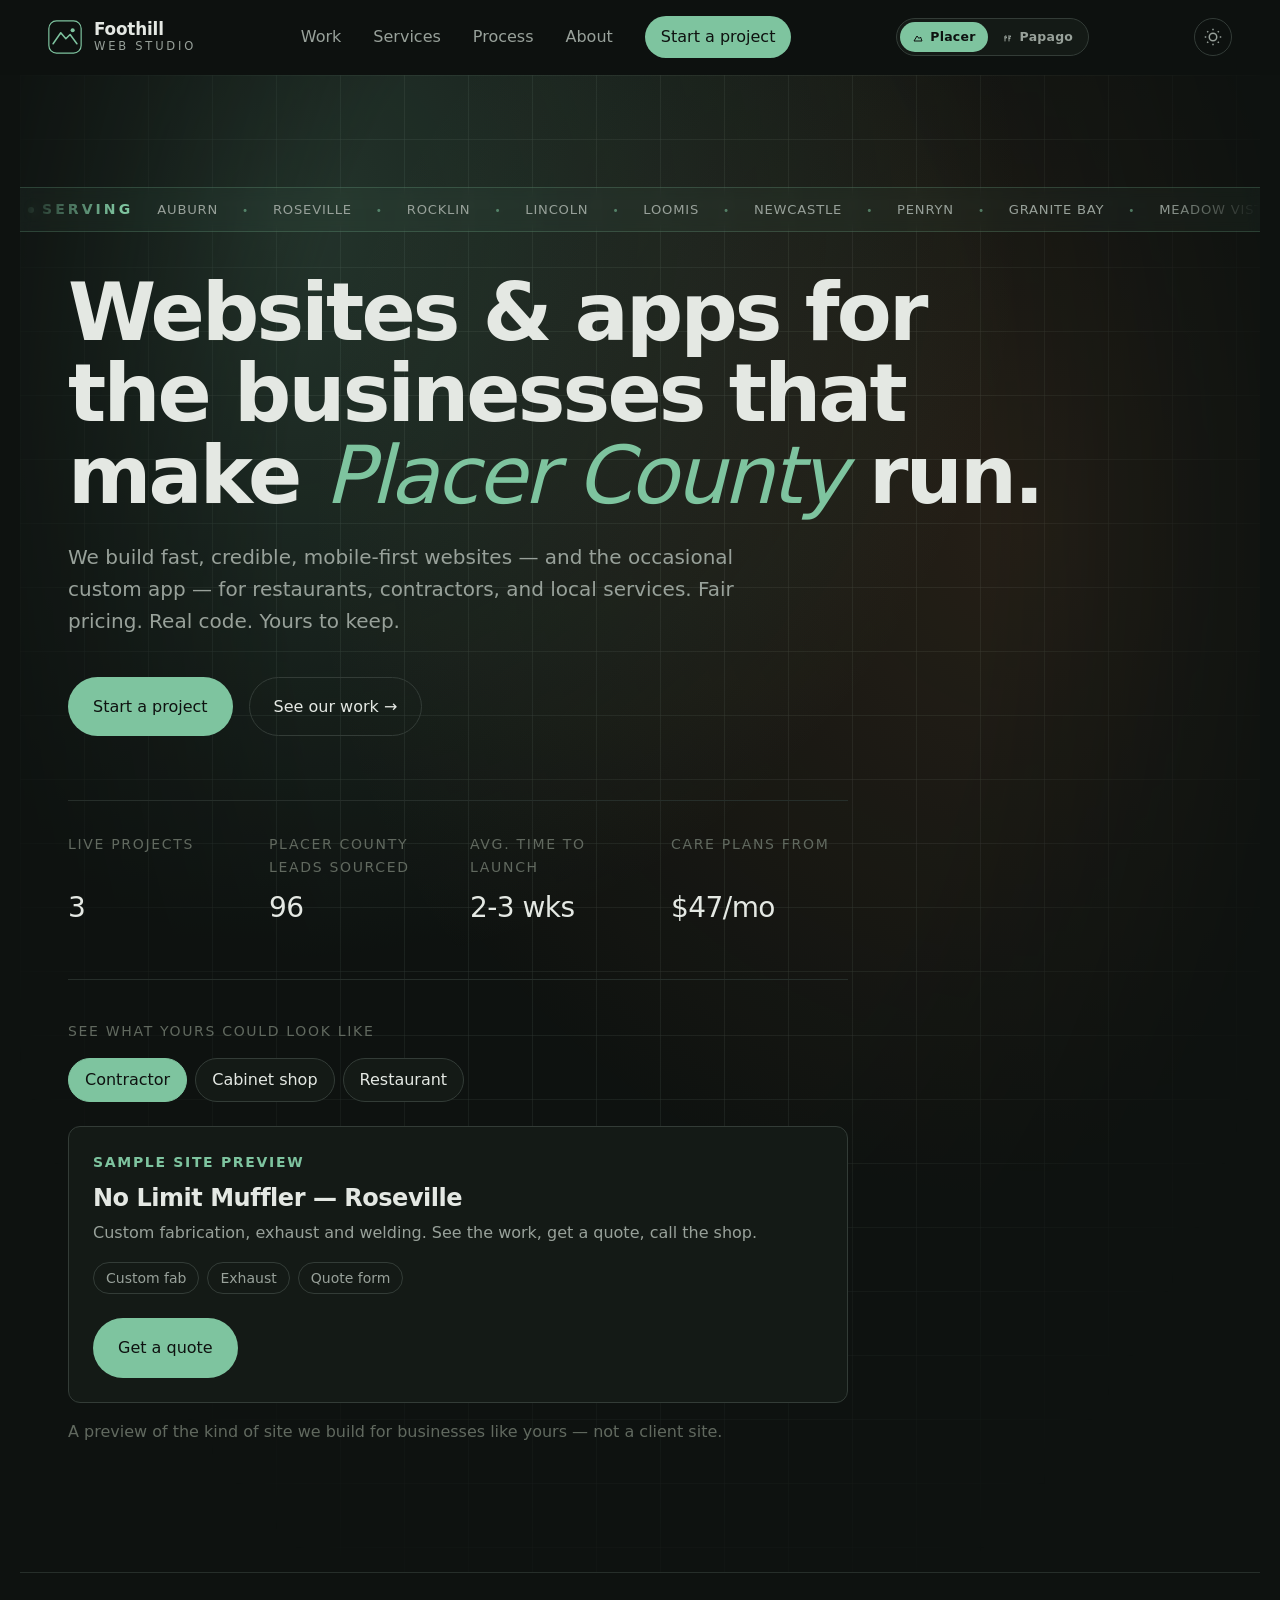
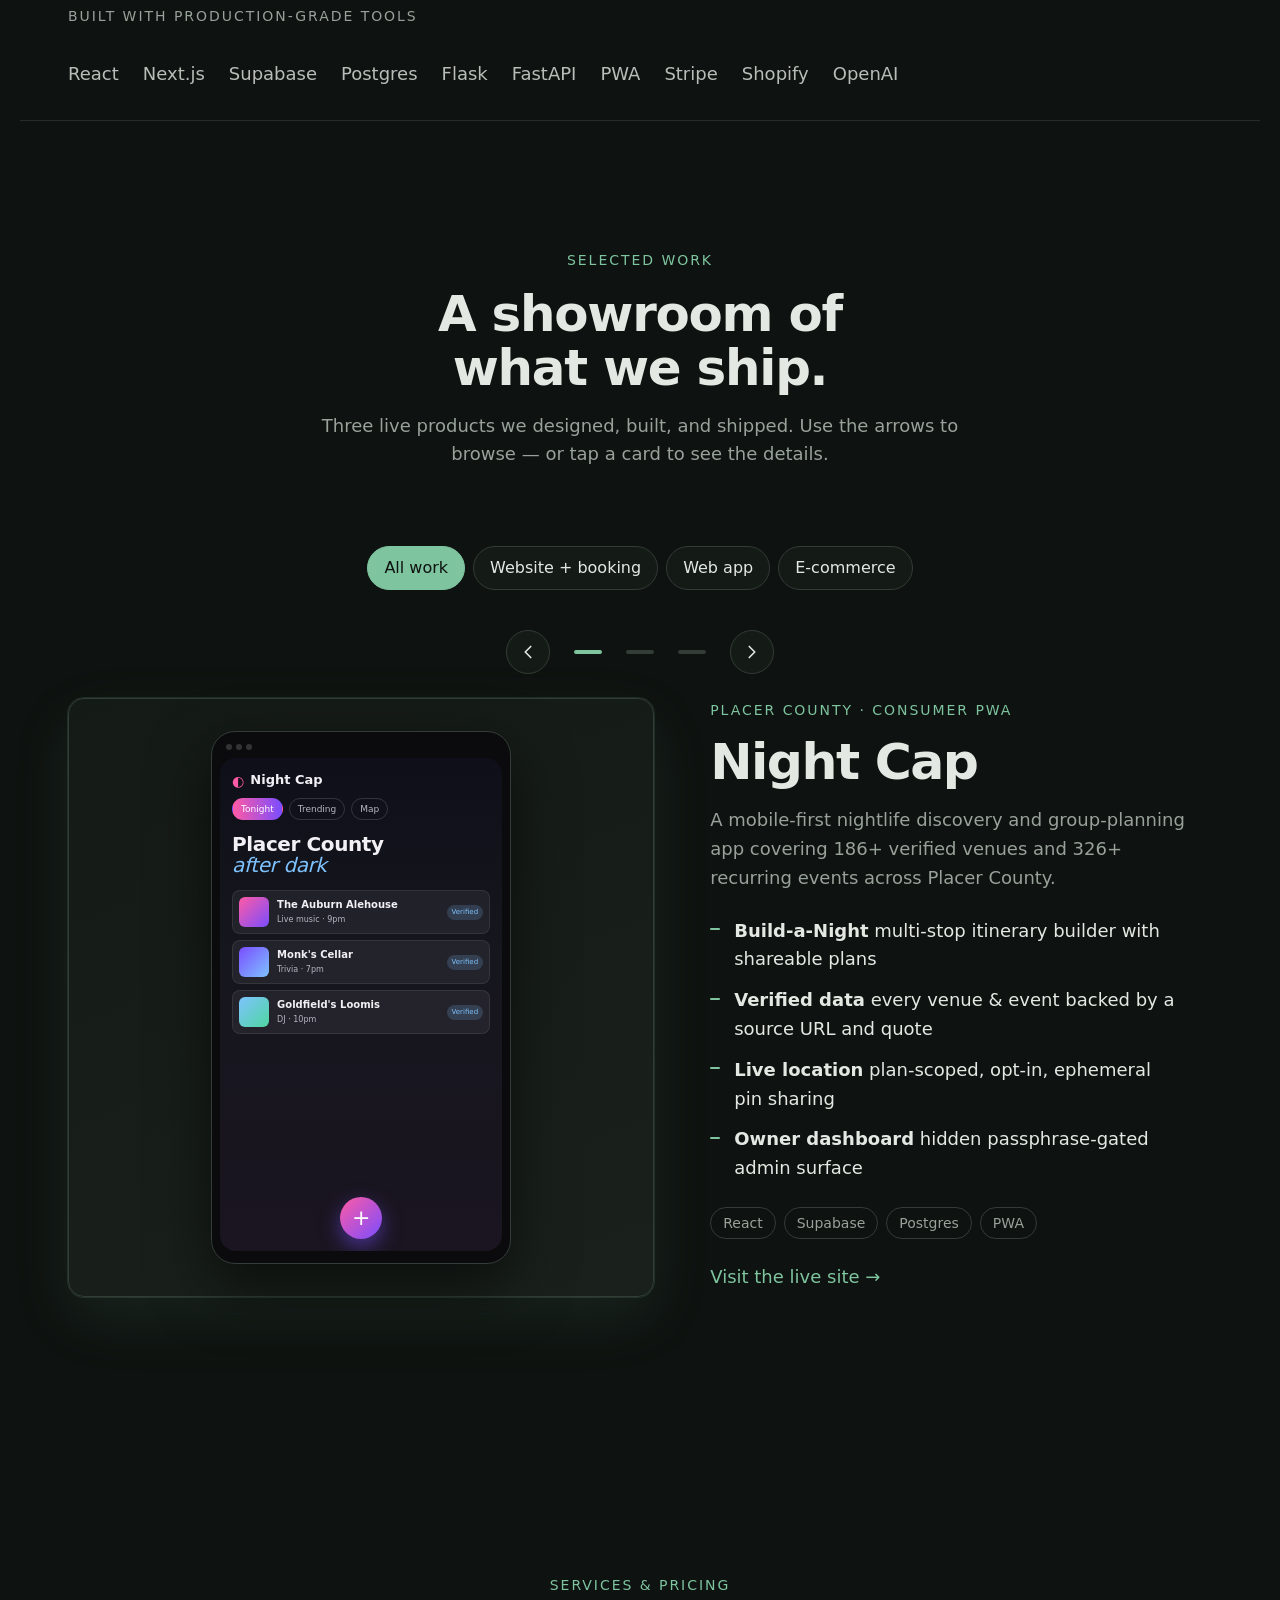
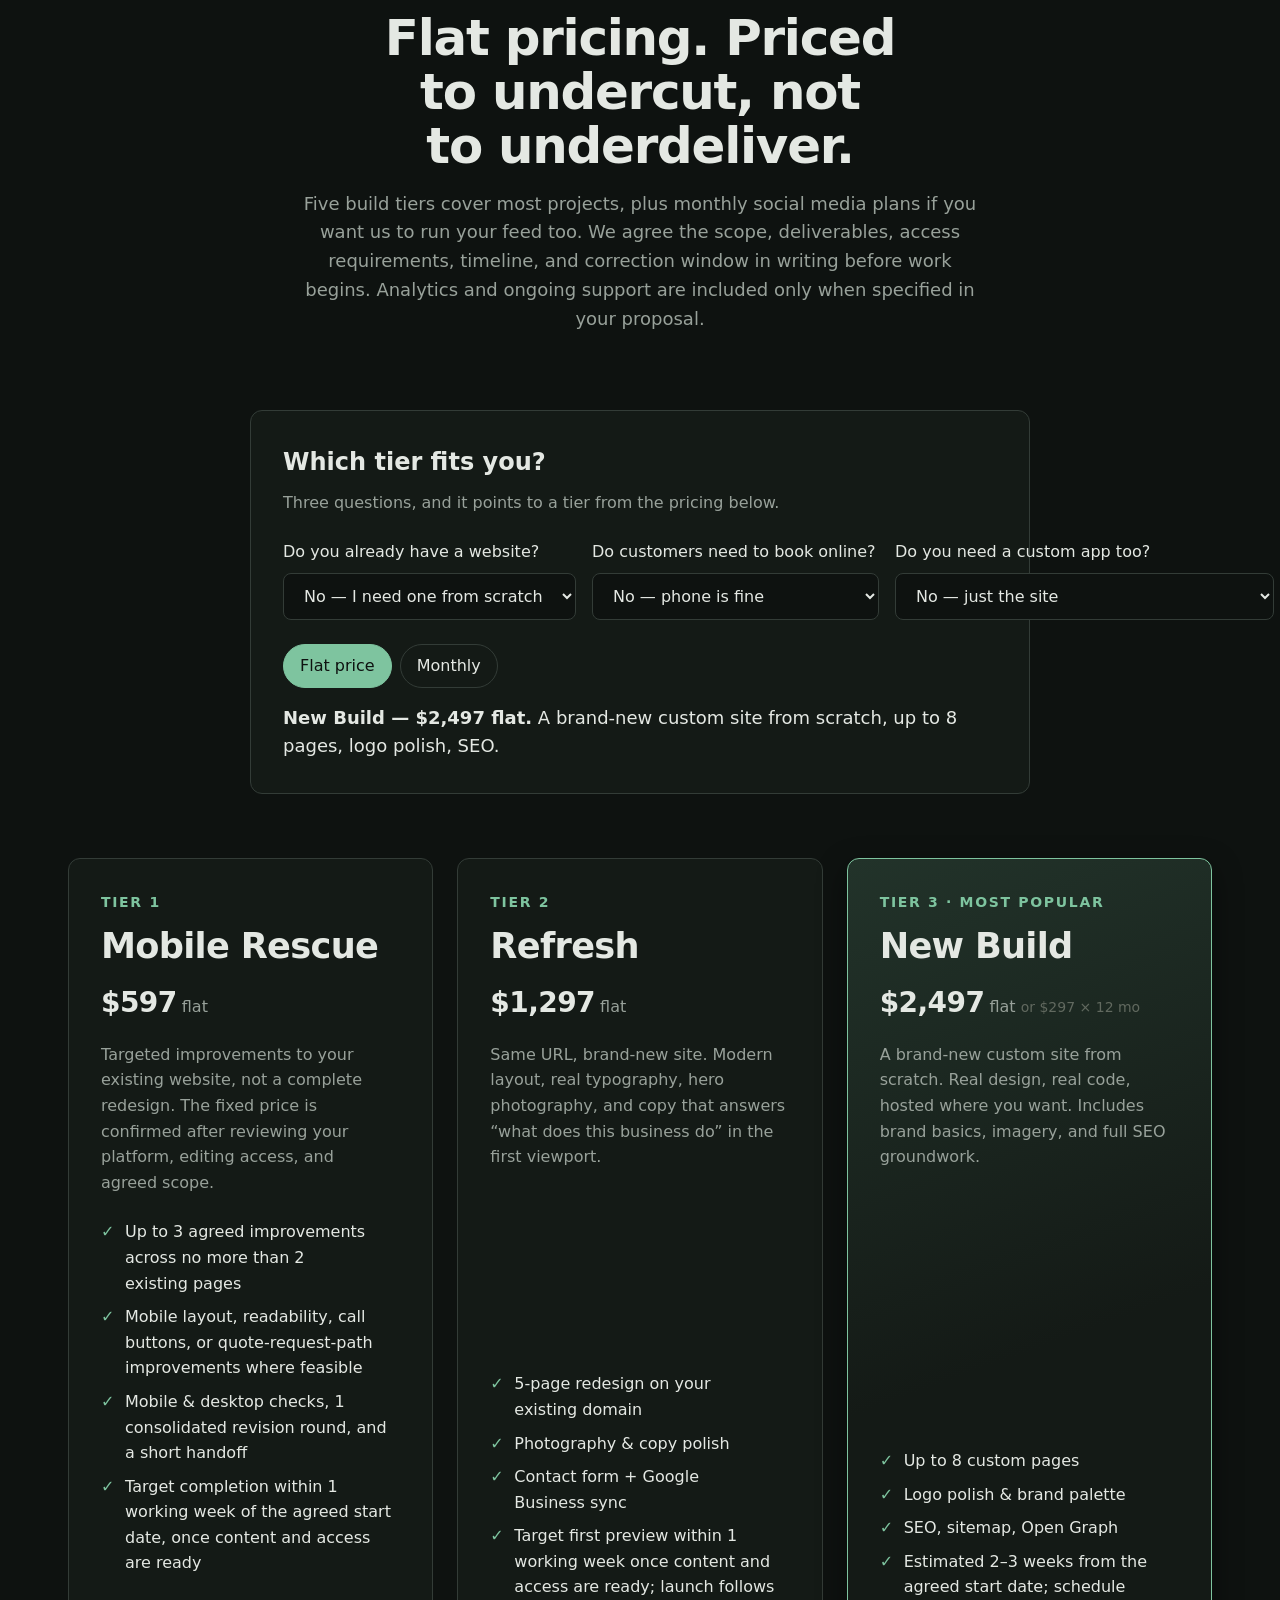
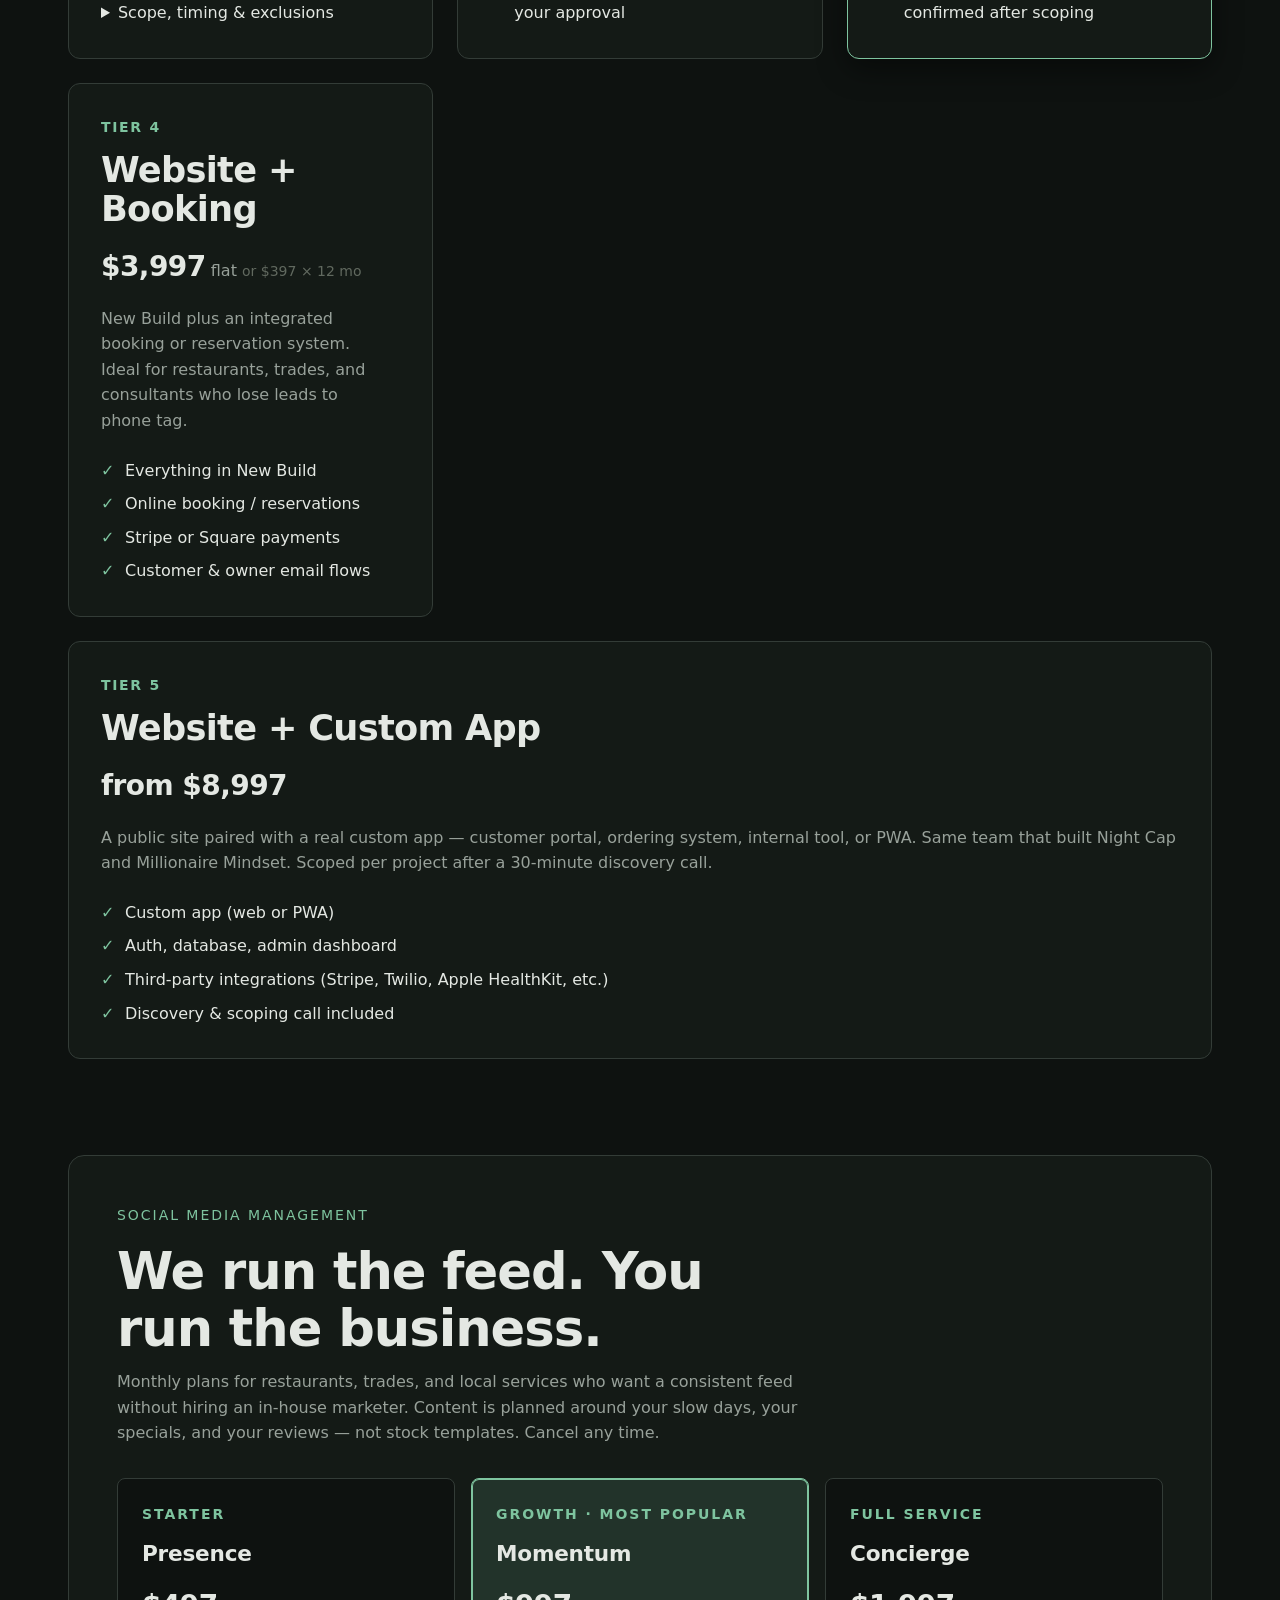
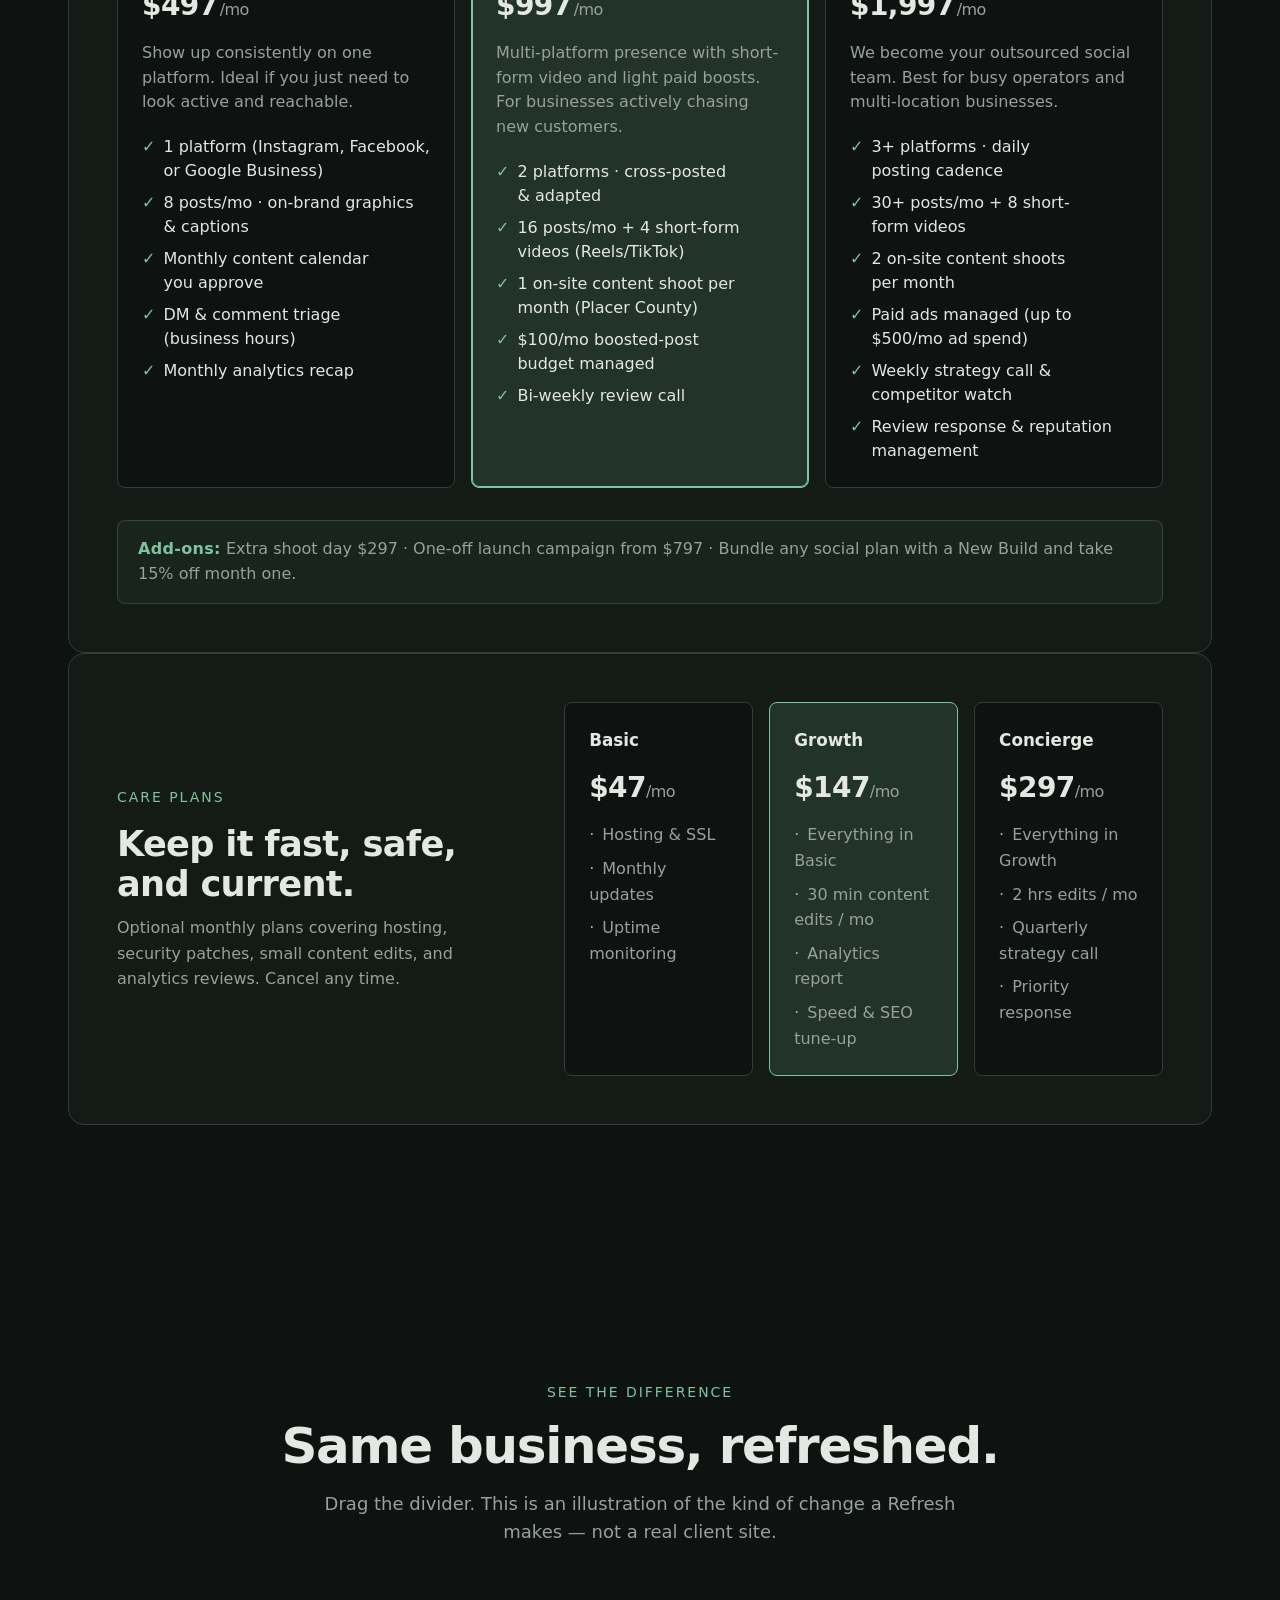
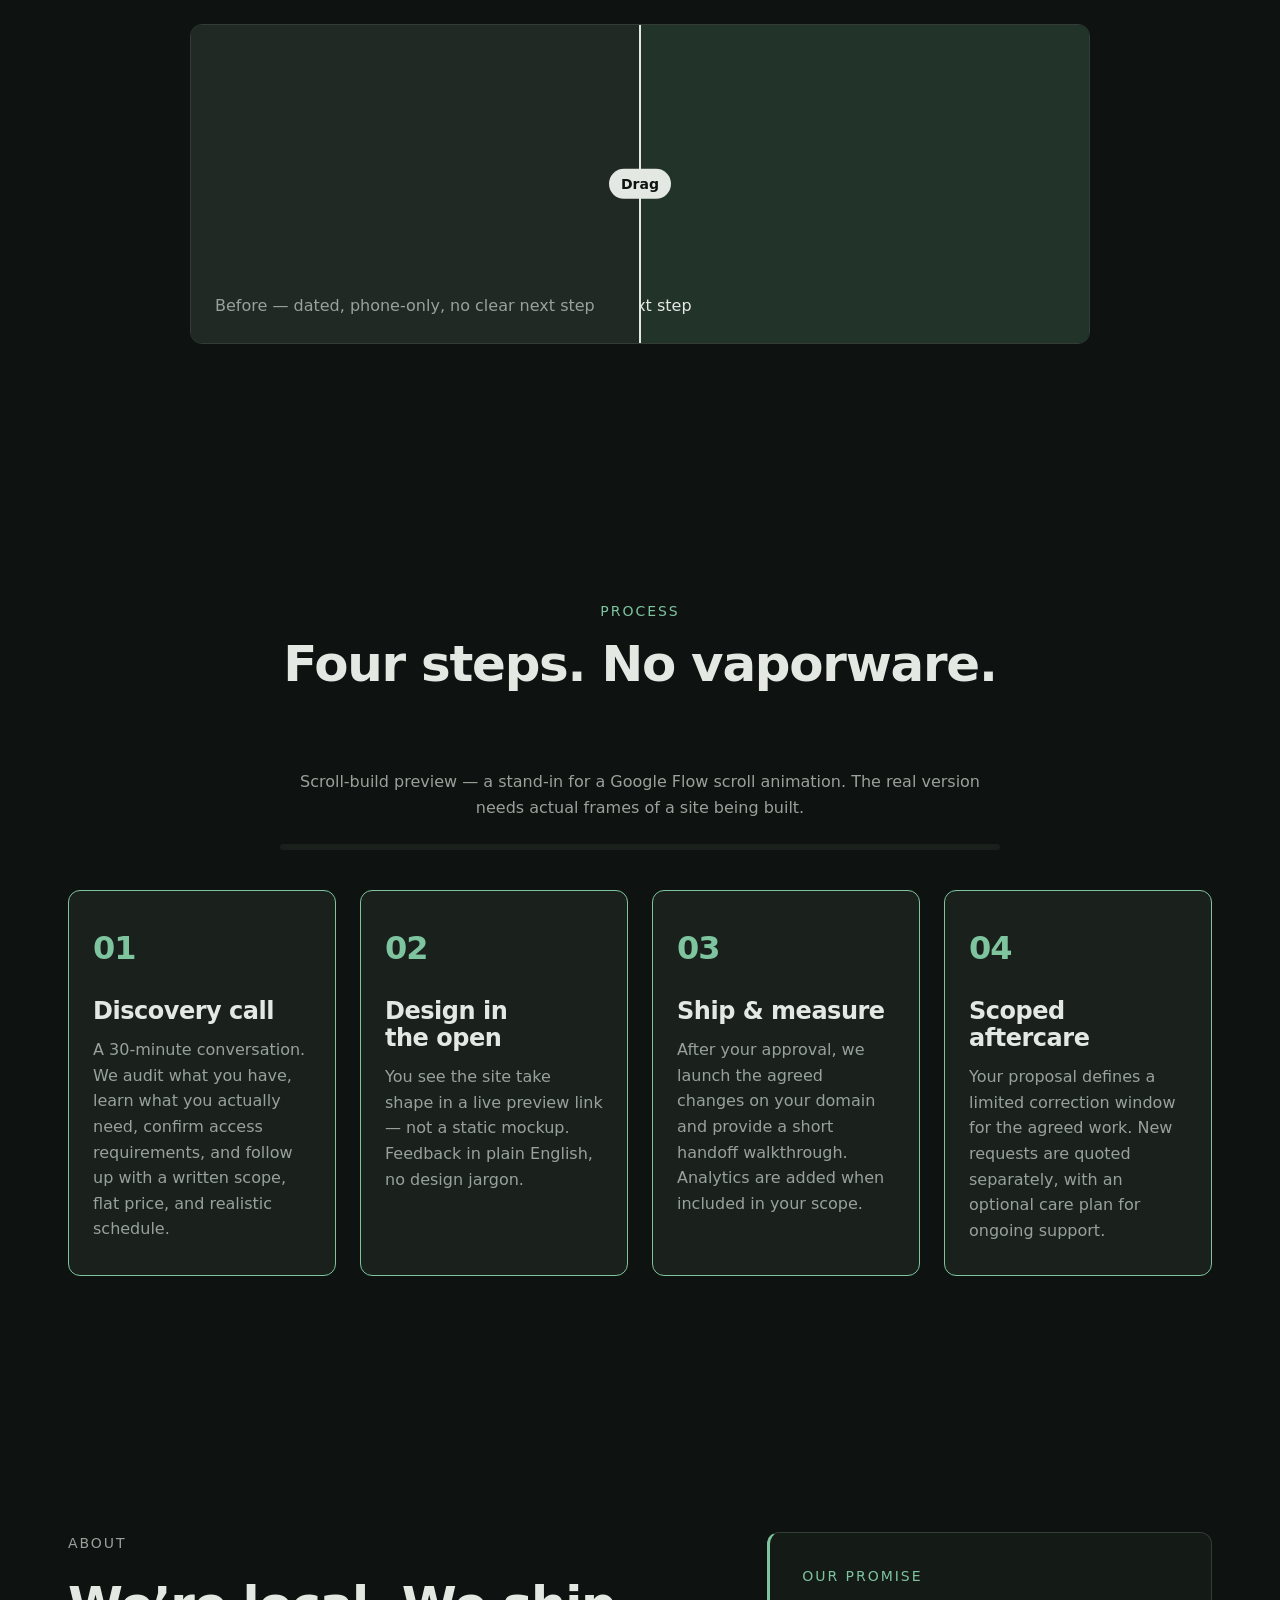
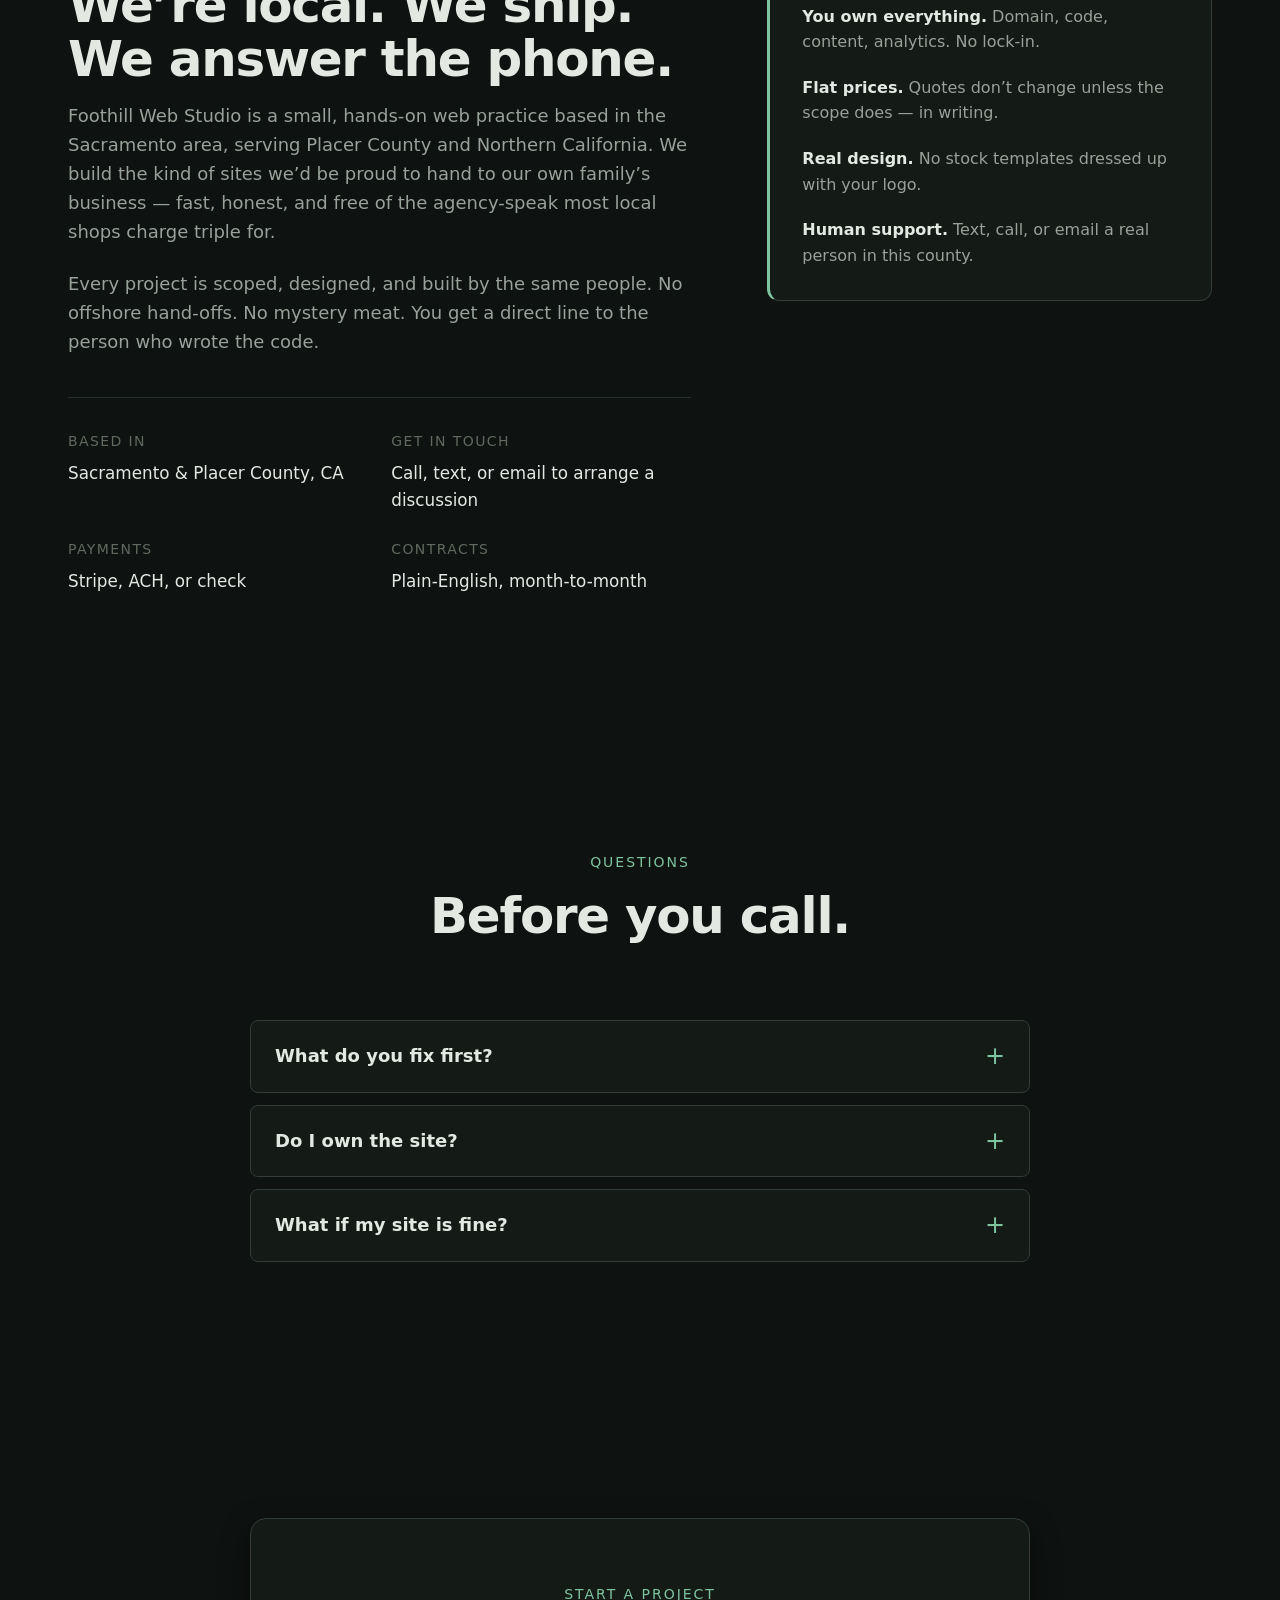
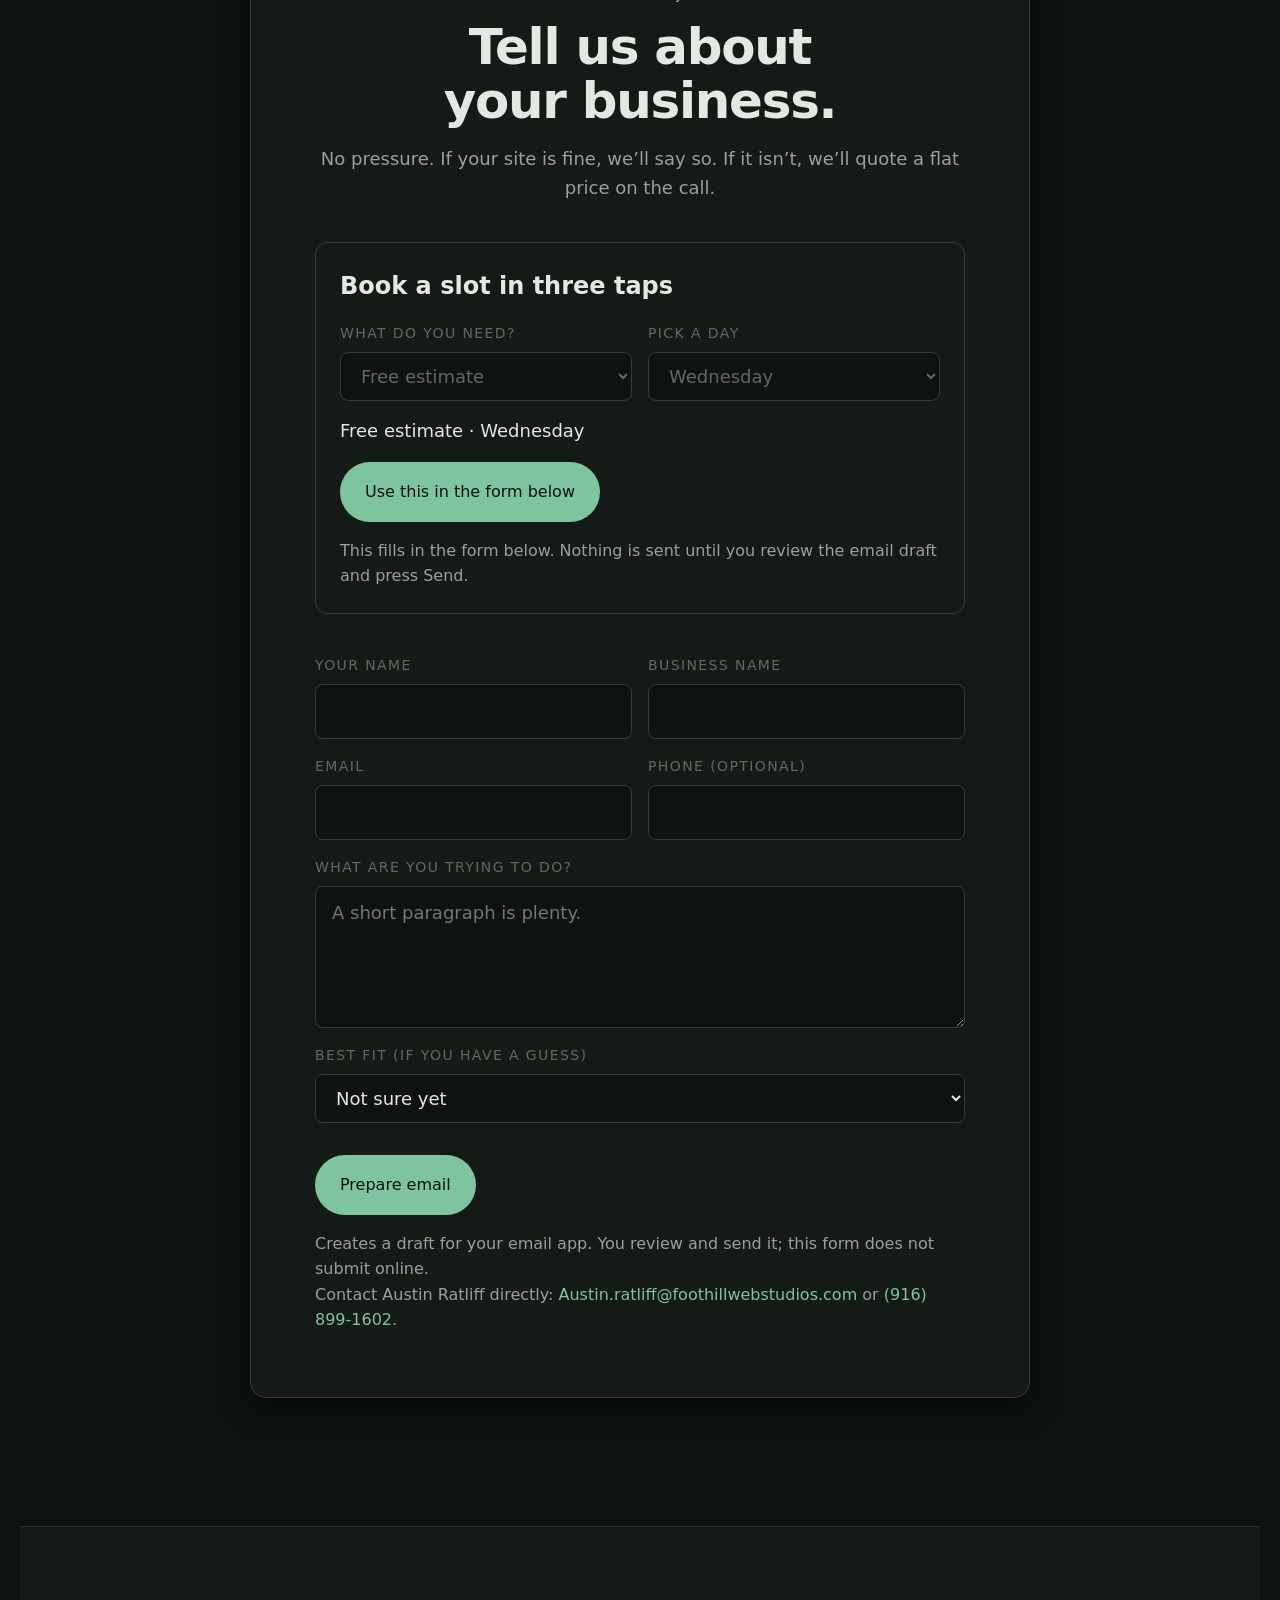
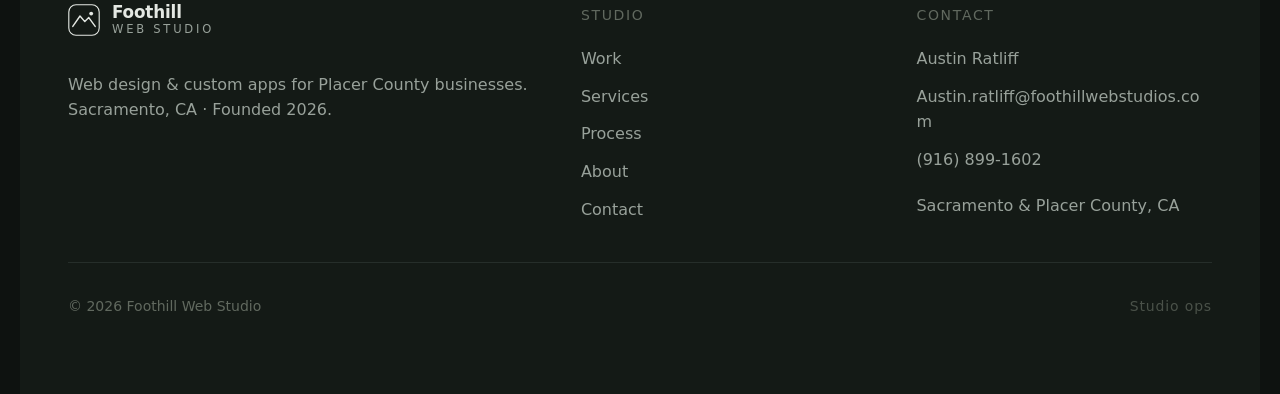
==== commit 2f8797e4: "Wire in favorite interactive tools: business picker, work filter, tier quiz, before/after slider, FA" ====
--- a/index.html
+++ b/index.html
@@ -224,11 +224,29 @@
           </div>
 
           <dl class="hero__stats">
-            <div><dt>Live projects</dt><dd>3</dd></div>
-            <div><dt data-region-leads-label>Placer County leads sourced</dt><dd data-region-leads-count>96</dd></div>
+            <div><dt>Live projects</dt><dd data-count="3">3</dd></div>
+            <div><dt data-region-leads-label>Placer County leads sourced</dt><dd data-region-leads-count data-count="96">96</dd></div>
             <div><dt>Avg. time to launch</dt><dd>2-3 wks</dd></div>
             <div><dt>Care plans from</dt><dd>$47/mo</dd></div>
           </dl>
+
+          <!-- Sample-site picker — componentry.dev / 21st.dev style -->
+          <div class="picker" data-picker>
+            <p class="picker__label">See what yours could look like</p>
+            <div class="picker__chips" role="group" aria-label="Choose a business type">
+              <button type="button" class="chip is-active" data-biz="contractor" aria-pressed="true">Contractor</button>
+              <button type="button" class="chip" data-biz="cabinets" aria-pressed="false">Cabinet shop</button>
+              <button type="button" class="chip" data-biz="restaurant" aria-pressed="false">Restaurant</button>
+            </div>
+            <div class="sample" data-sample>
+              <p class="sample__kicker">Sample site preview</p>
+              <h3 class="sample__title" data-sample-title>No Limit Muffler — Roseville</h3>
+              <p class="sample__desc" data-sample-desc>Custom fabrication, exhaust and welding. See the work, get a quote, call the shop.</p>
+              <p class="sample__tags" data-sample-tags><span>Custom fab</span><span>Exhaust</span><span>Quote form</span></p>
+              <p><a class="btn btn--primary" href="#contact" data-sample-cta>Get a quote</a></p>
+            </div>
+            <p class="picker__note">A preview of the kind of site we build for businesses like yours — not a client site.</p>
+          </div>
         </div>
       </section>
 
@@ -260,6 +278,13 @@
           </p>
         </header>
 
+        <div class="filter-row" role="group" aria-label="Filter projects by type" data-work-filter>
+          <button type="button" class="chip is-active" data-filter="all" aria-pressed="true">All work</button>
+          <button type="button" class="chip" data-filter="booking" aria-pressed="false">Website + booking</button>
+          <button type="button" class="chip" data-filter="app" aria-pressed="false">Web app</button>
+          <button type="button" class="chip" data-filter="shop" aria-pressed="false">E-commerce</button>
+        </div>
+
         <div class="showroom__stage" data-showroom>
           <div class="showroom__controls" role="group" aria-label="Browse projects">
             <button class="showroom__arrow showroom__arrow--prev" aria-label="Previous project" type="button">
@@ -277,7 +302,7 @@
 
           <div class="showroom__viewport">
             <!-- SLIDE 1 -->
-            <article class="slide is-active" data-slide="0">
+            <article class="slide is-active" data-slide="0" data-cat="booking">
               <div class="slide__media">
                 <div class="preview preview--night">
                   <div class="preview__chrome"><span></span><span></span><span></span></div>
@@ -341,7 +366,7 @@
             </article>
 
             <!-- SLIDE 2 -->
-            <article class="slide" data-slide="1">
+            <article class="slide" data-slide="1" data-cat="app">
               <div class="slide__media">
                 <div class="preview preview--heart">
                   <div class="preview__chrome"><span></span><span></span><span></span></div>
@@ -394,7 +419,7 @@
             </article>
 
             <!-- SLIDE 3 -->
-            <article class="slide" data-slide="2">
+            <article class="slide" data-slide="2" data-cat="shop">
               <div class="slide__media">
                 <div class="preview preview--shop">
                   <div class="preview__chrome"><span></span><span></span><span></span></div>
@@ -457,6 +482,37 @@
           </p>
         </header>
 
+        <div class="quiz" data-quiz>
+          <p class="quiz__title">Which tier fits you?</p>
+          <p class="quiz__lede">Three questions, and it points to a tier from the pricing below.</p>
+          <div class="quiz__grid">
+            <label>Do you already have a website?
+              <select data-quiz-q="site">
+                <option value="no">No — I need one from scratch</option>
+                <option value="rebuild">Yes — it needs a rebuild</option>
+                <option value="fix">Yes — it just needs fixing</option>
+              </select>
+            </label>
+            <label>Do customers need to book online?
+              <select data-quiz-q="booking">
+                <option value="no">No — phone is fine</option>
+                <option value="yes">Yes — bookings are the point</option>
+              </select>
+            </label>
+            <label>Do you need a custom app too?
+              <select data-quiz-q="app">
+                <option value="no">No — just the site</option>
+                <option value="yes">Yes — portal, ordering or an internal tool</option>
+              </select>
+            </label>
+          </div>
+          <div class="quiz__toggle" role="group" aria-label="Flat price or monthly">
+            <button type="button" class="chip is-active" data-quiz-billing="flat" aria-pressed="true">Flat price</button>
+            <button type="button" class="chip" data-quiz-billing="monthly" aria-pressed="false">Monthly</button>
+          </div>
+          <p class="quiz__out" data-quiz-out aria-live="polite"><strong>New Build — $2,497 flat.</strong> A brand-new custom site from scratch, up to 8 pages, logo polish, SEO.</p>
+        </div>
+
         <div class="tier-grid">
           <article class="tier">
             <p class="tier__tag">Tier 1</p>
@@ -661,6 +717,20 @@
         </div>
       </section>
 
+      <!-- BEFORE / AFTER — Motion.dev style drag, illustration only -->
+      <section class="section compare" id="compare">
+        <header class="section__head">
+          <p class="section__eyebrow">See the difference</p>
+          <h2 class="section__title">Same business, refreshed.</h2>
+          <p class="section__lede">Drag the divider. This is an illustration of the kind of change a Refresh makes — not a real client site.</p>
+        </header>
+        <div class="ba" data-compare>
+          <div class="ba__after">After — clear headline, real services, one obvious next step</div>
+          <div class="ba__before" data-ba-before>Before — dated, phone-only, no clear next step</div>
+          <div class="ba__handle" data-ba-handle></div>
+        </div>
+      </section>
+
       <!-- PROCESS -->
       <section class="section process" id="process">
         <header class="section__head">
@@ -668,8 +738,12 @@
           <h2 class="section__title">Four steps. No vaporware.</h2>
         </header>
 
+        <p class="build__note">Scroll-build preview — a stand-in for a Google Flow scroll animation. The real version needs actual frames of a site being built.</p>
+        <div class="build__progress" aria-hidden="true"><i data-build-bar></i></div>
+
+
         <ol class="process__list" role="list">
-          <li>
+          <li data-build-step>
             <span class="process__num">01</span>
             <h3>Discovery call</h3>
             <p>
@@ -678,7 +752,7 @@
               and realistic schedule.
             </p>
           </li>
-          <li>
+          <li data-build-step>
             <span class="process__num">02</span>
             <h3>Design in the open</h3>
             <p>
@@ -686,7 +760,7 @@
               plain English, no design jargon.
             </p>
           </li>
-          <li>
+          <li data-build-step>
             <span class="process__num">03</span>
             <h3>Ship &amp; measure</h3>
             <p>
@@ -694,7 +768,7 @@
               short handoff walkthrough. Analytics are added when included in your scope.
             </p>
           </li>
-          <li>
+          <li data-build-step>
             <span class="process__num">04</span>
             <h3>Scoped aftercare</h3>
             <p>
@@ -742,6 +816,28 @@
         </div>
       </section>
 
+      <!-- FAQ -->
+      <section class="section faq" id="faq">
+        <header class="section__head">
+          <p class="section__eyebrow">Questions</p>
+          <h2 class="section__title">Before you call.</h2>
+        </header>
+        <div class="faq__list" data-faq>
+          <div class="faq__item">
+            <button type="button" class="faq__q" aria-expanded="false">What do you fix first? <span class="faq__icon" aria-hidden="true">+</span></button>
+            <div class="faq__a" hidden><p>The booking route. If a visitor cannot book or call in ten seconds, the rest does not matter — that is the first thing we check on any site.</p></div>
+          </div>
+          <div class="faq__item">
+            <button type="button" class="faq__q" aria-expanded="false">Do I own the site? <span class="faq__icon" aria-hidden="true">+</span></button>
+            <div class="faq__a" hidden><p>Yes. Domain, code, content, analytics. No lock-in. Flat prices — quotes do not change unless the scope does, in writing.</p></div>
+          </div>
+          <div class="faq__item">
+            <button type="button" class="faq__q" aria-expanded="false">What if my site is fine? <span class="faq__icon" aria-hidden="true">+</span></button>
+            <div class="faq__a" hidden><p>We will say so. No pressure, no rebuild for the sake of it — a Mobile Rescue fix might be all it needs.</p></div>
+          </div>
+        </div>
+      </section>
+
       <!-- CONTACT -->
       <section class="section contact" id="contact">
         <div class="contact__inner">
@@ -751,6 +847,30 @@
             No pressure. If your site is fine, we&rsquo;ll say so. If it isn&rsquo;t, we&rsquo;ll
             quote a flat price on the call.
           </p>
+
+          <div class="booking" data-booking>
+            <p class="booking__title">Book a slot in three taps</p>
+            <div class="booking__grid">
+              <label>What do you need?
+                <select data-book-service>
+                  <option>Free estimate</option>
+                  <option>Showroom visit</option>
+                  <option>New website consult</option>
+                  <option>Mobile Rescue fix</option>
+                </select>
+              </label>
+              <label>Pick a day
+                <select data-book-day>
+                  <option>Wednesday</option>
+                  <option>Thursday</option>
+                  <option>Friday</option>
+                </select>
+              </label>
+            </div>
+            <p class="booking__summary" data-book-summary aria-live="polite">Free estimate · Wednesday</p>
+            <button type="button" class="btn btn--primary" data-book-apply>Use this in the form below</button>
+            <p class="booking__note">This fills in the form below. Nothing is sent until you review the email draft and press Send.</p>
+          </div>
 
           <form class="contact__form" onsubmit="handleContact(event)">
             <label>
--- a/style.css
+++ b/style.css
@@ -1065,3 +1065,94 @@
 .tier__terms summary { cursor: pointer; color: var(--color-text); }
 .tier__terms[open] summary { margin-bottom: 1rem; }
 .tier__terms summary:focus-visible { outline: 2px solid currentColor; outline-offset: 4px; }
+
+/* =============== INTERACTIVE TOOLS (wire-in, 2026-11-10) ===============
+   componentry.dev / 21st.dev / Kokonut UI components, Motion.dev motion,
+   React Bits ambient layers, BKLit UI quiz. Palette and type are the
+   live site's own system — no restyle. */
+
+/* --- Shared chip control (componentry.dev style) --- */
+.chip {
+  display: inline-flex; align-items: center; gap: var(--space-2);
+  padding: var(--space-2) var(--space-4);
+  border: 1px solid var(--color-border);
+  border-radius: var(--radius-full);
+  background: var(--color-surface);
+  color: var(--color-text);
+  font-family: var(--font-body);
+  font-size: var(--text-sm);
+  font-weight: 500;
+  transition: background-color var(--transition-interactive), color var(--transition-interactive), border-color var(--transition-interactive);
+}
+.chip:hover { border-color: var(--color-primary); color: var(--color-primary); }
+.chip.is-active { background: var(--color-primary); border-color: var(--color-primary); color: var(--color-text-inverse); }
+
+/* --- Hero picker + sample preview --- */
+.picker { margin-top: var(--space-12); padding-top: var(--space-10); border-top: 1px solid var(--color-divider); max-width: 780px; }
+.picker__label { font-size: var(--text-xs); letter-spacing: 0.12em; text-transform: uppercase; color: var(--color-text-faint); margin-bottom: var(--space-4); }
+.picker__chips { display: flex; flex-wrap: wrap; gap: var(--space-2); margin-bottom: var(--space-6); }
+.sample { padding: var(--space-6); background: var(--color-surface); border: 1px solid var(--color-border); border-radius: var(--radius-lg); }
+.sample__kicker { font-size: var(--text-xs); letter-spacing: 0.12em; text-transform: uppercase; color: var(--color-primary); font-weight: 600; margin-bottom: var(--space-3); }
+.sample__title { font-size: var(--text-lg); margin-bottom: var(--space-2); }
+.sample__desc { color: var(--color-text-muted); font-size: var(--text-sm); margin-bottom: var(--space-4); }
+.sample__tags { display: flex; flex-wrap: wrap; gap: var(--space-2); margin-bottom: var(--space-6); }
+.sample__tags span { font-size: var(--text-xs); padding: var(--space-1) var(--space-3); border: 1px solid var(--color-border); border-radius: var(--radius-full); color: var(--color-text-muted); }
+.picker__note { margin-top: var(--space-4); font-size: var(--text-sm); color: var(--color-text-faint); }
+
+/* --- Work filter --- */
+.filter-row { display: flex; flex-wrap: wrap; justify-content: center; gap: var(--space-2); margin-bottom: var(--space-10); }
+.showroom__dots button.is-dot-hidden { display: none; }
+
+/* --- Tier quiz (BKLit UI style) --- */
+.quiz { max-width: 780px; margin-inline: auto; margin-bottom: var(--space-16); padding: var(--space-8); background: var(--color-surface); border: 1px solid var(--color-border); border-radius: var(--radius-lg); }
+.quiz__title { font-family: var(--font-display); font-size: var(--text-lg); font-weight: 700; margin-bottom: var(--space-2); }
+.quiz__lede { color: var(--color-text-muted); font-size: var(--text-sm); margin-bottom: var(--space-6); }
+.quiz__grid { display: grid; grid-template-columns: repeat(3, 1fr); gap: var(--space-4); }
+.quiz__grid label { display: flex; flex-direction: column; gap: var(--space-2); font-size: var(--text-sm); font-weight: 500; }
+.quiz__grid select { padding: var(--space-3) var(--space-4); background: var(--color-bg); border: 1px solid var(--color-border); border-radius: var(--radius-md); font-size: var(--text-sm); }
+.quiz__toggle { display: flex; gap: var(--space-2); margin-top: var(--space-6); }
+.quiz__out { margin-top: var(--space-4); font-size: var(--text-base); }
+@media (max-width: 720px) { .quiz__grid { grid-template-columns: 1fr; } }
+
+/* --- Before / after (Motion.dev style) --- */
+.compare .ba { position: relative; height: 320px; max-width: 900px; margin-inline: auto; border-radius: var(--radius-lg); overflow: hidden; border: 1px solid var(--color-border); cursor: ew-resize; user-select: none; touch-action: none; }
+.ba__after { position: absolute; inset: 0; display: flex; align-items: flex-end; padding: var(--space-6); background: var(--color-primary-highlight); color: var(--color-text); font-size: var(--text-sm); }
+.ba__before { position: absolute; inset: 0; display: flex; align-items: flex-end; padding: var(--space-6); background: var(--color-surface-offset); color: var(--color-text-muted); font-size: var(--text-sm); clip-path: inset(0 50% 0 0); }
+.ba__handle { position: absolute; top: 0; bottom: 0; left: 50%; width: 2px; background: var(--color-text); transform: translateX(-50%); }
+.ba__handle::after { content: 'Drag'; position: absolute; top: 50%; left: 50%; transform: translate(-50%, -50%); background: var(--color-text); color: var(--color-bg); font-size: var(--text-xs); font-weight: 600; padding: var(--space-1) var(--space-3); border-radius: var(--radius-full); white-space: nowrap; }
+
+/* --- Scroll-build stand-in (Google Flow placeholder) --- */
+.build__note { max-width: 720px; margin: 0 auto var(--space-6); text-align: center; color: var(--color-text-muted); font-size: var(--text-sm); }
+.build__progress { height: 6px; max-width: 720px; margin: 0 auto var(--space-10); background: var(--color-surface-2); border-radius: var(--radius-full); overflow: hidden; }
+.build__progress i { display: block; height: 100%; width: 0; background: var(--color-primary); transition: width var(--transition-interactive); }
+.process__list li { transition: border-color var(--transition-interactive), background-color var(--transition-interactive); }
+.process__list li.is-lit { border-color: var(--color-primary); background: var(--color-surface-2); }
+
+/* --- FAQ accordion (componentry.dev style) --- */
+.faq__list { max-width: 780px; margin-inline: auto; display: flex; flex-direction: column; gap: var(--space-3); }
+.faq__item { background: var(--color-surface); border: 1px solid var(--color-border); border-radius: var(--radius-md); overflow: hidden; }
+.faq__q { width: 100%; display: flex; justify-content: space-between; align-items: center; gap: var(--space-4); padding: var(--space-4) var(--space-6); text-align: left; font-family: var(--font-display); font-size: var(--text-base); font-weight: 700; color: var(--color-text); }
+.faq__q:hover { color: var(--color-primary); }
+.faq__icon { flex: none; font-size: var(--text-lg); font-weight: 400; color: var(--color-primary); }
+.faq__a { padding: 0 var(--space-6) var(--space-6); color: var(--color-text-muted); font-size: var(--text-sm); }
+.faq__a p { max-width: 60ch; }
+
+/* --- Booking stepper --- */
+.booking { max-width: 780px; margin: 0 auto var(--space-10); padding: var(--space-6); background: var(--color-surface); border: 1px solid var(--color-border); border-radius: var(--radius-lg); text-align: left; }
+.booking__title { font-family: var(--font-display); font-size: var(--text-lg); font-weight: 700; margin-bottom: var(--space-4); }
+.booking__grid { display: grid; grid-template-columns: 1fr 1fr; gap: var(--space-4); }
+.booking__grid label { display: flex; flex-direction: column; gap: var(--space-2); font-size: var(--text-xs); text-transform: uppercase; letter-spacing: 0.1em; color: var(--color-text-faint); }
+.booking__grid select { padding: var(--space-3) var(--space-4); background: var(--color-bg); border: 1px solid var(--color-border); border-radius: var(--radius-md); font-size: var(--text-base); text-transform: none; letter-spacing: normal; }
+.booking__summary { margin-top: var(--space-4); font-size: var(--text-base); color: var(--color-text); font-weight: 500; }
+.booking .btn { margin-top: var(--space-4); }
+.booking__note { margin-top: var(--space-4); font-size: var(--text-sm); color: var(--color-text-muted); }
+@media (max-width: 640px) { .booking__grid { grid-template-columns: 1fr; } }
+
+/* --- Scroll reveal (Motion.dev style) --- */
+.reveal { opacity: 0; transform: translateY(16px); transition: opacity 600ms ease, transform 600ms ease; }
+.reveal.is-in { opacity: 1; transform: none; }
+
+/* --- Hero glow drift + ticker (React Bits style) --- */
+.hero__grid { animation: hero-drift 28s ease-in-out infinite alternate; }
+@keyframes hero-drift { from { transform: translate(0, 0); } to { transform: translate(-12px, 10px); } }
+.ticker__item:hover { color: var(--color-text); }
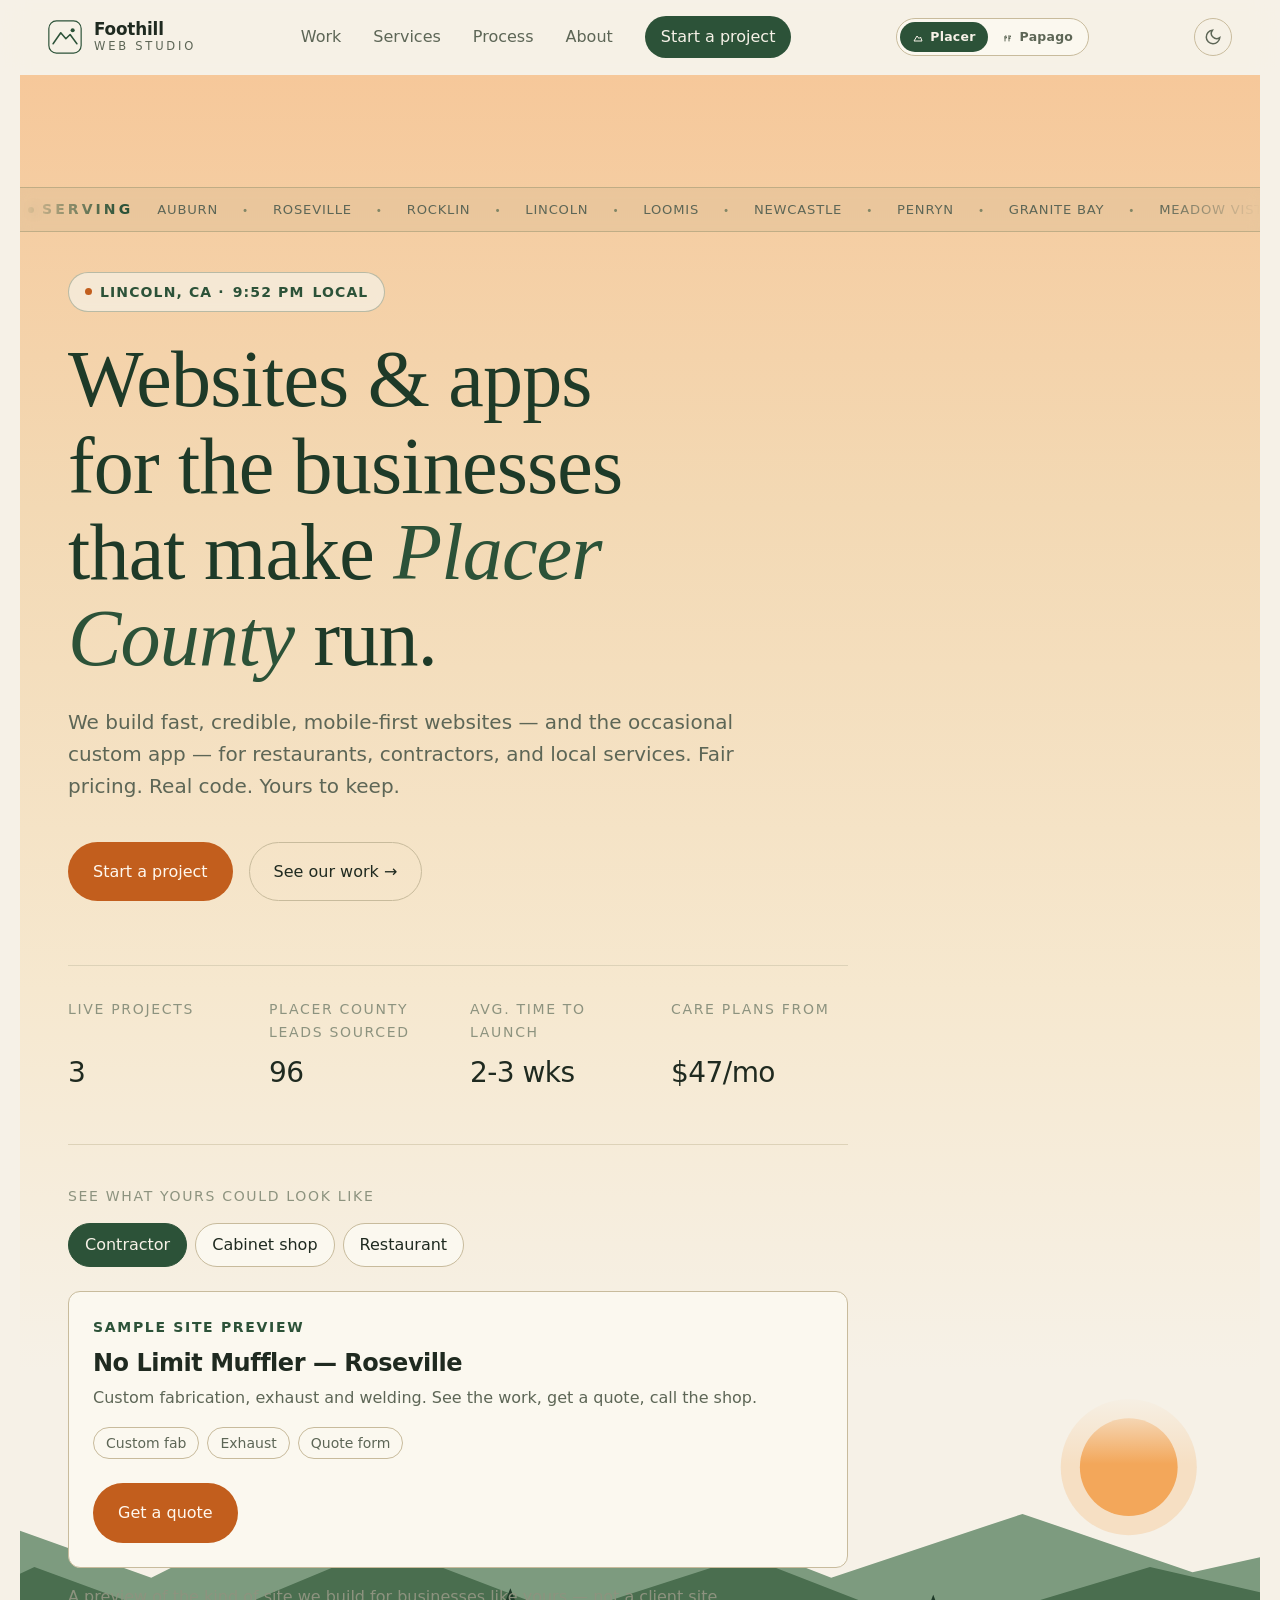
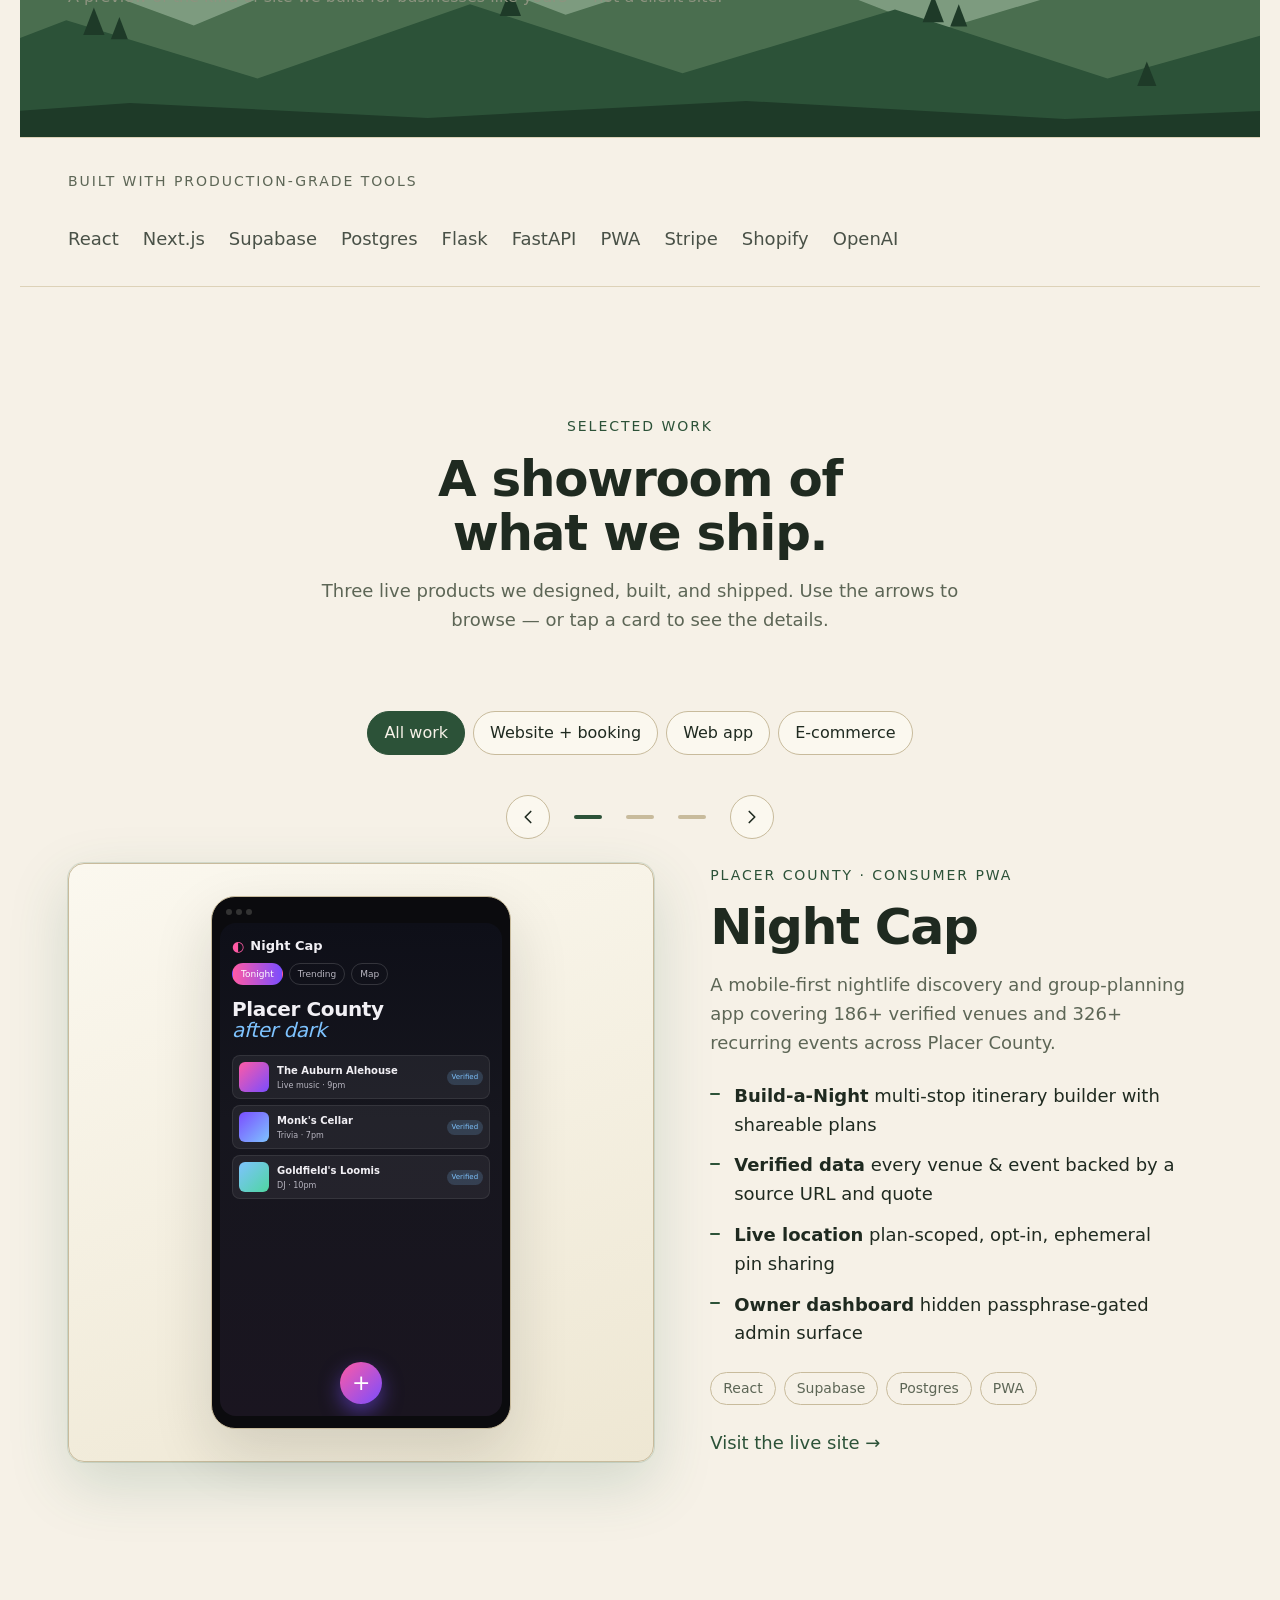
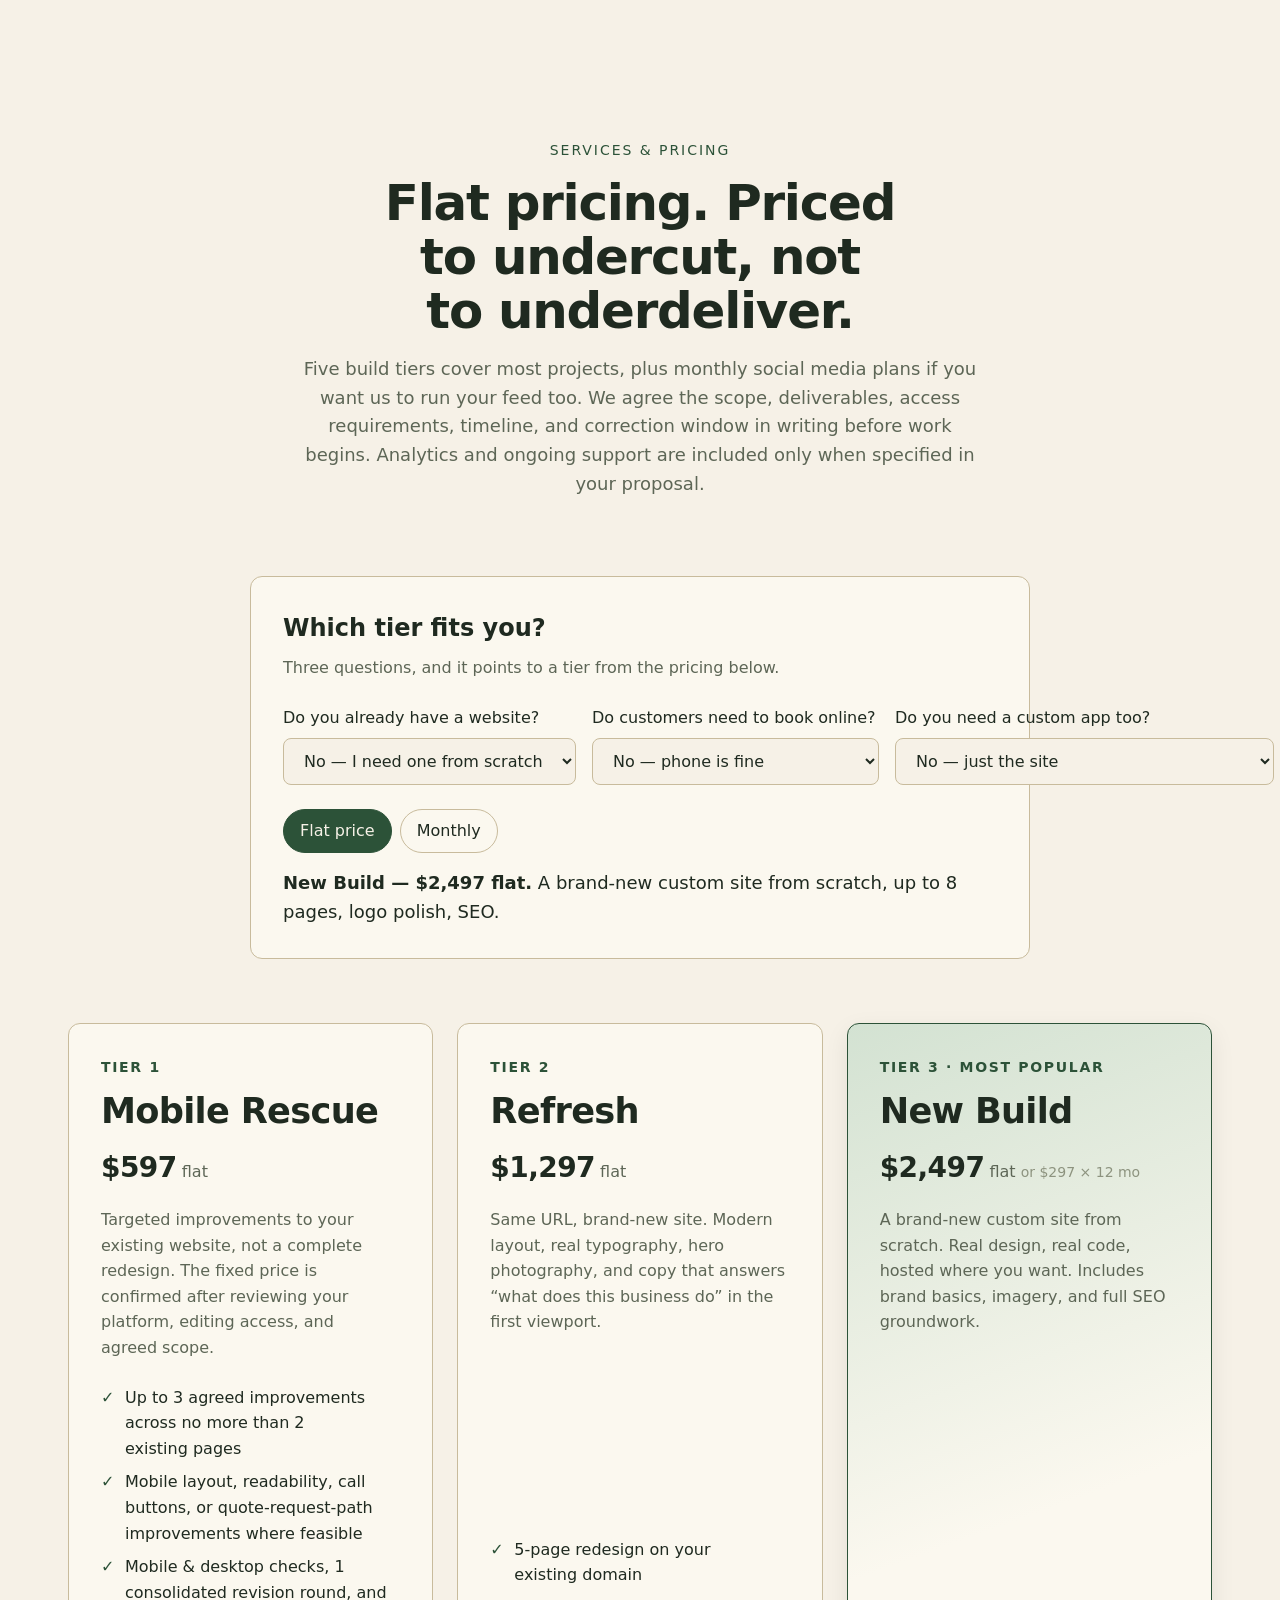
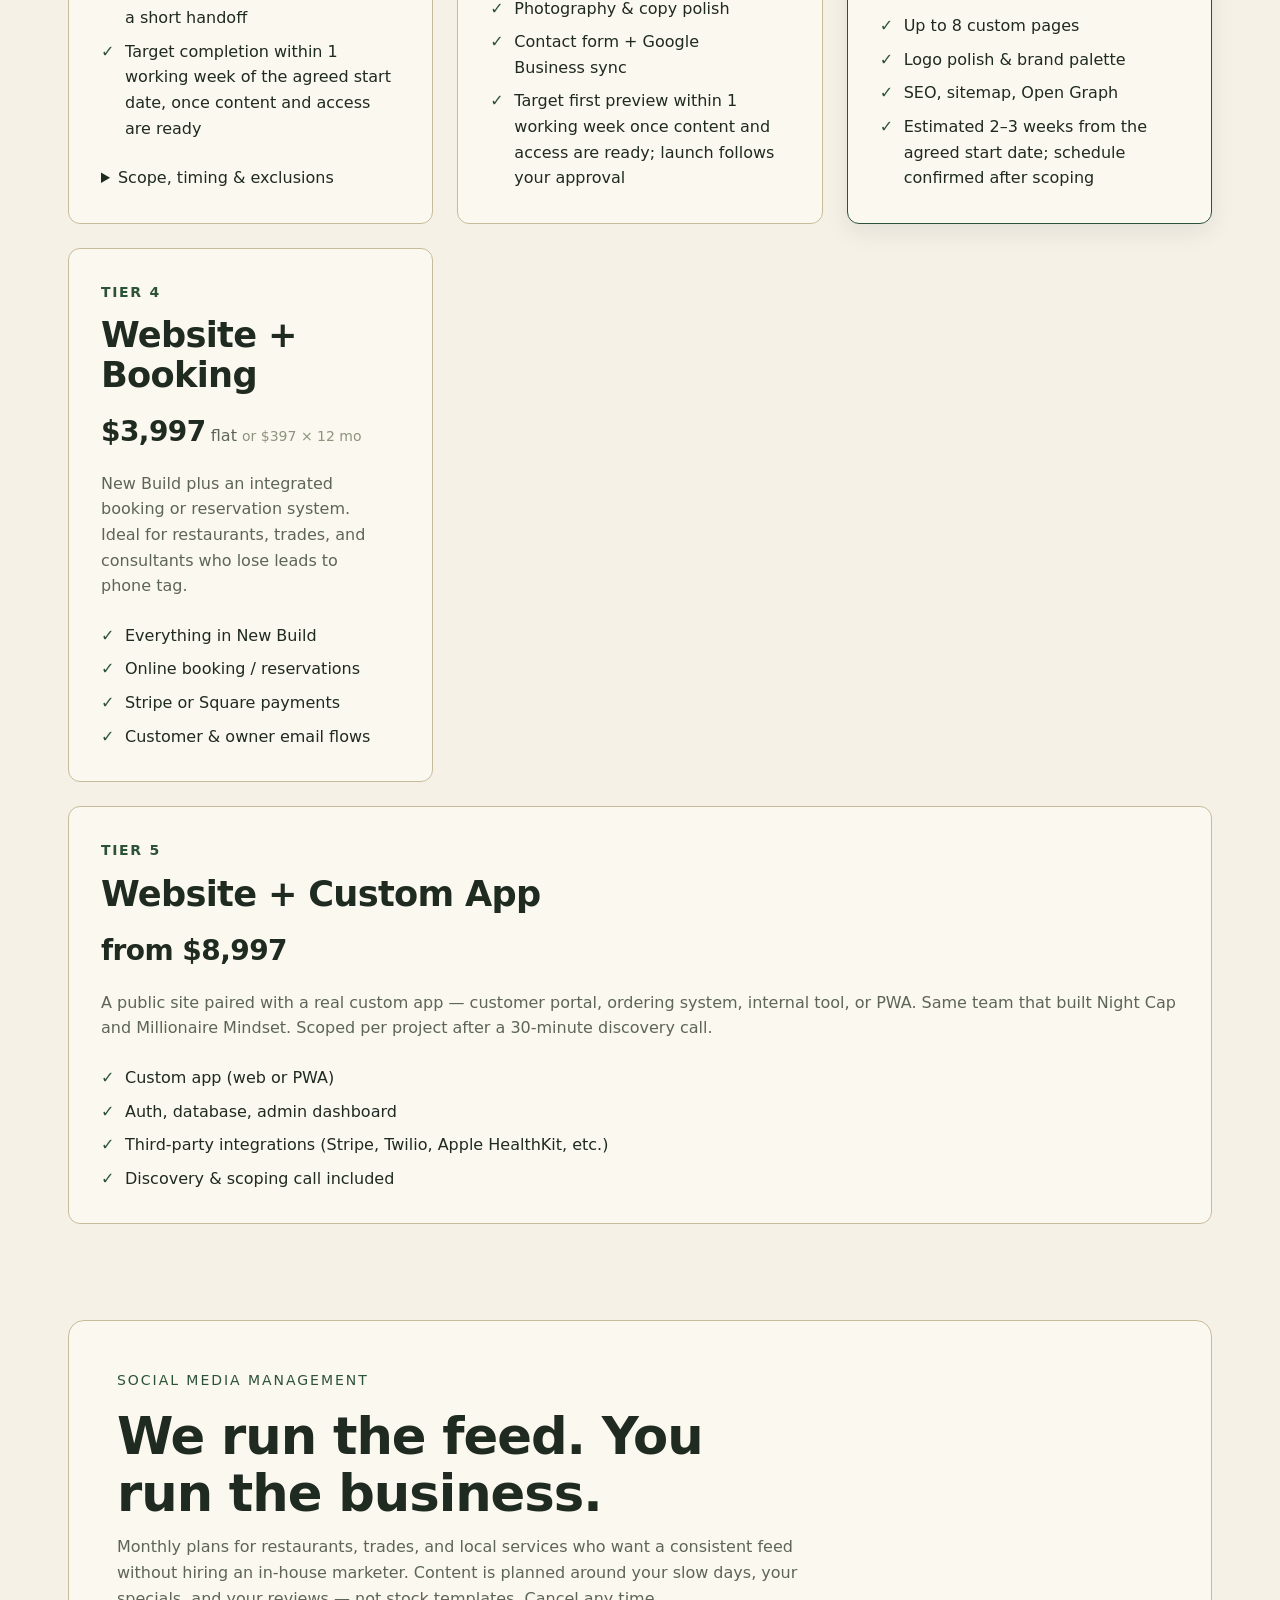
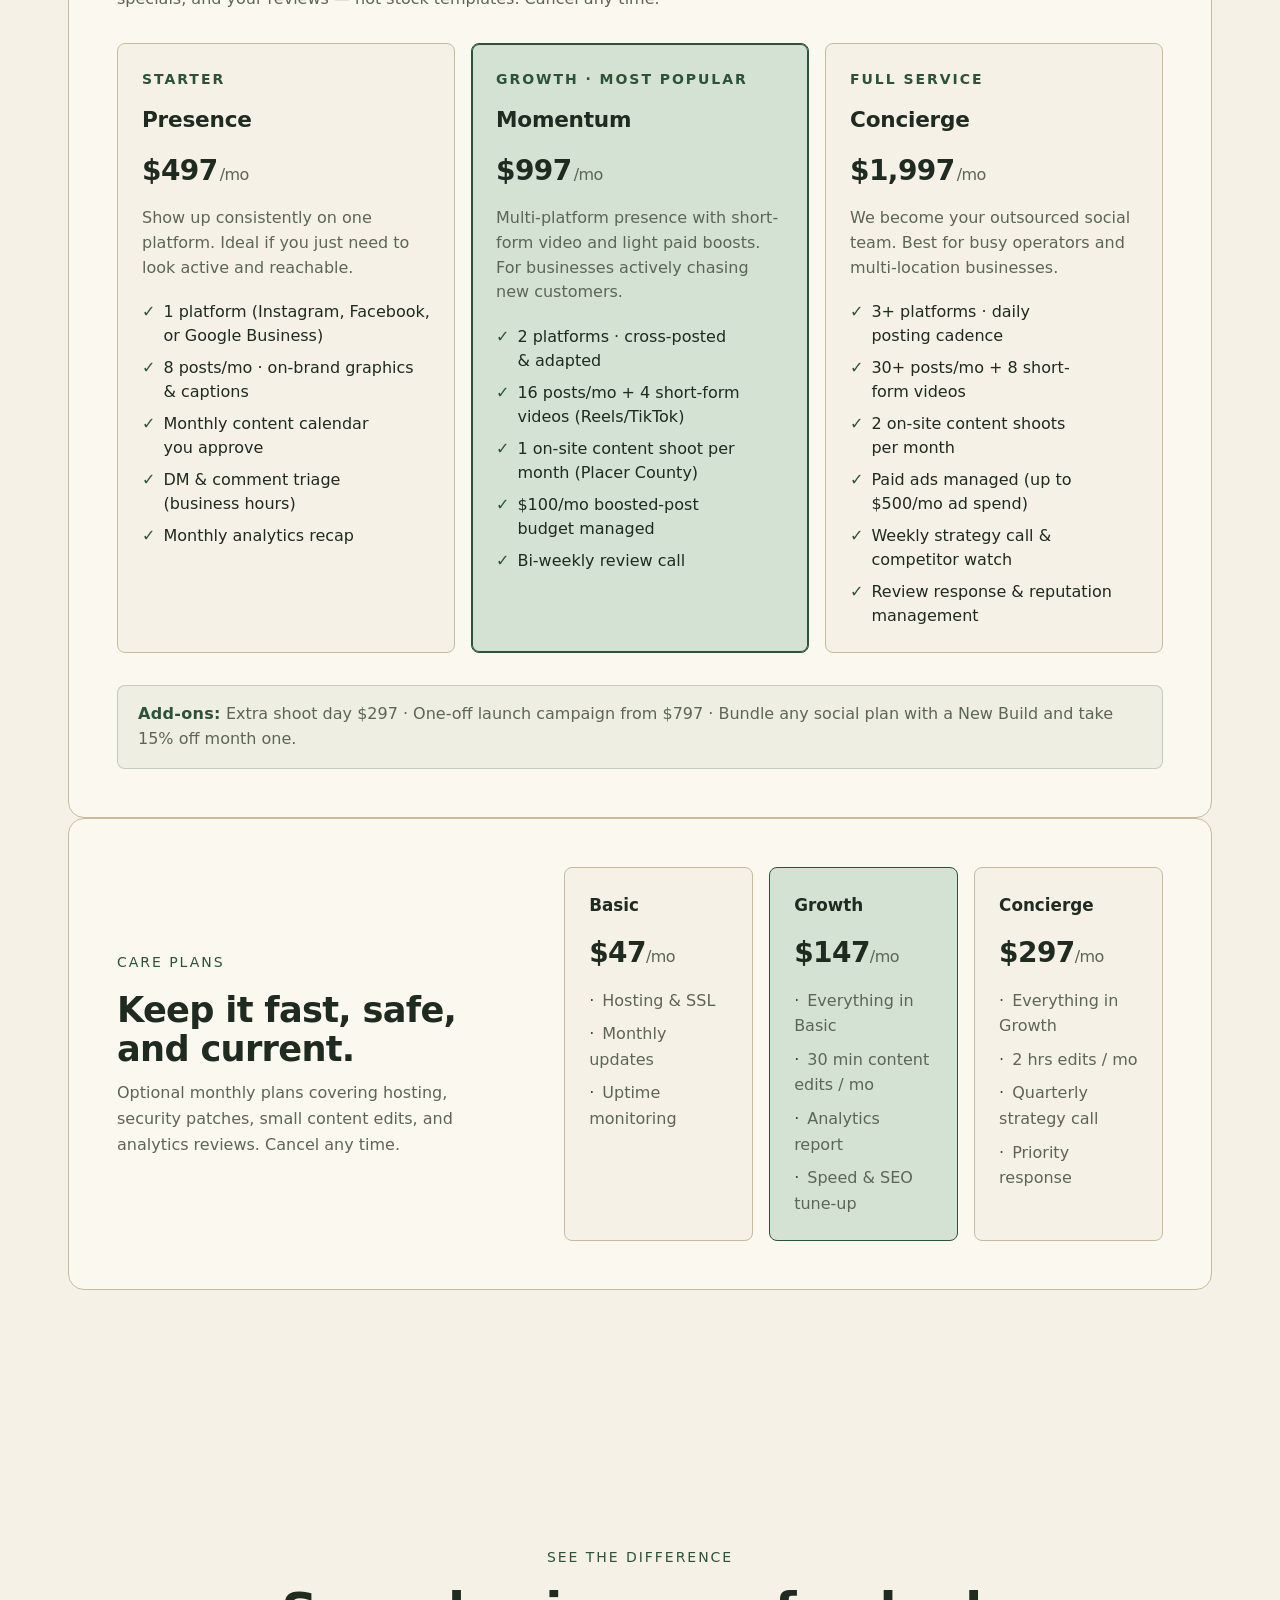
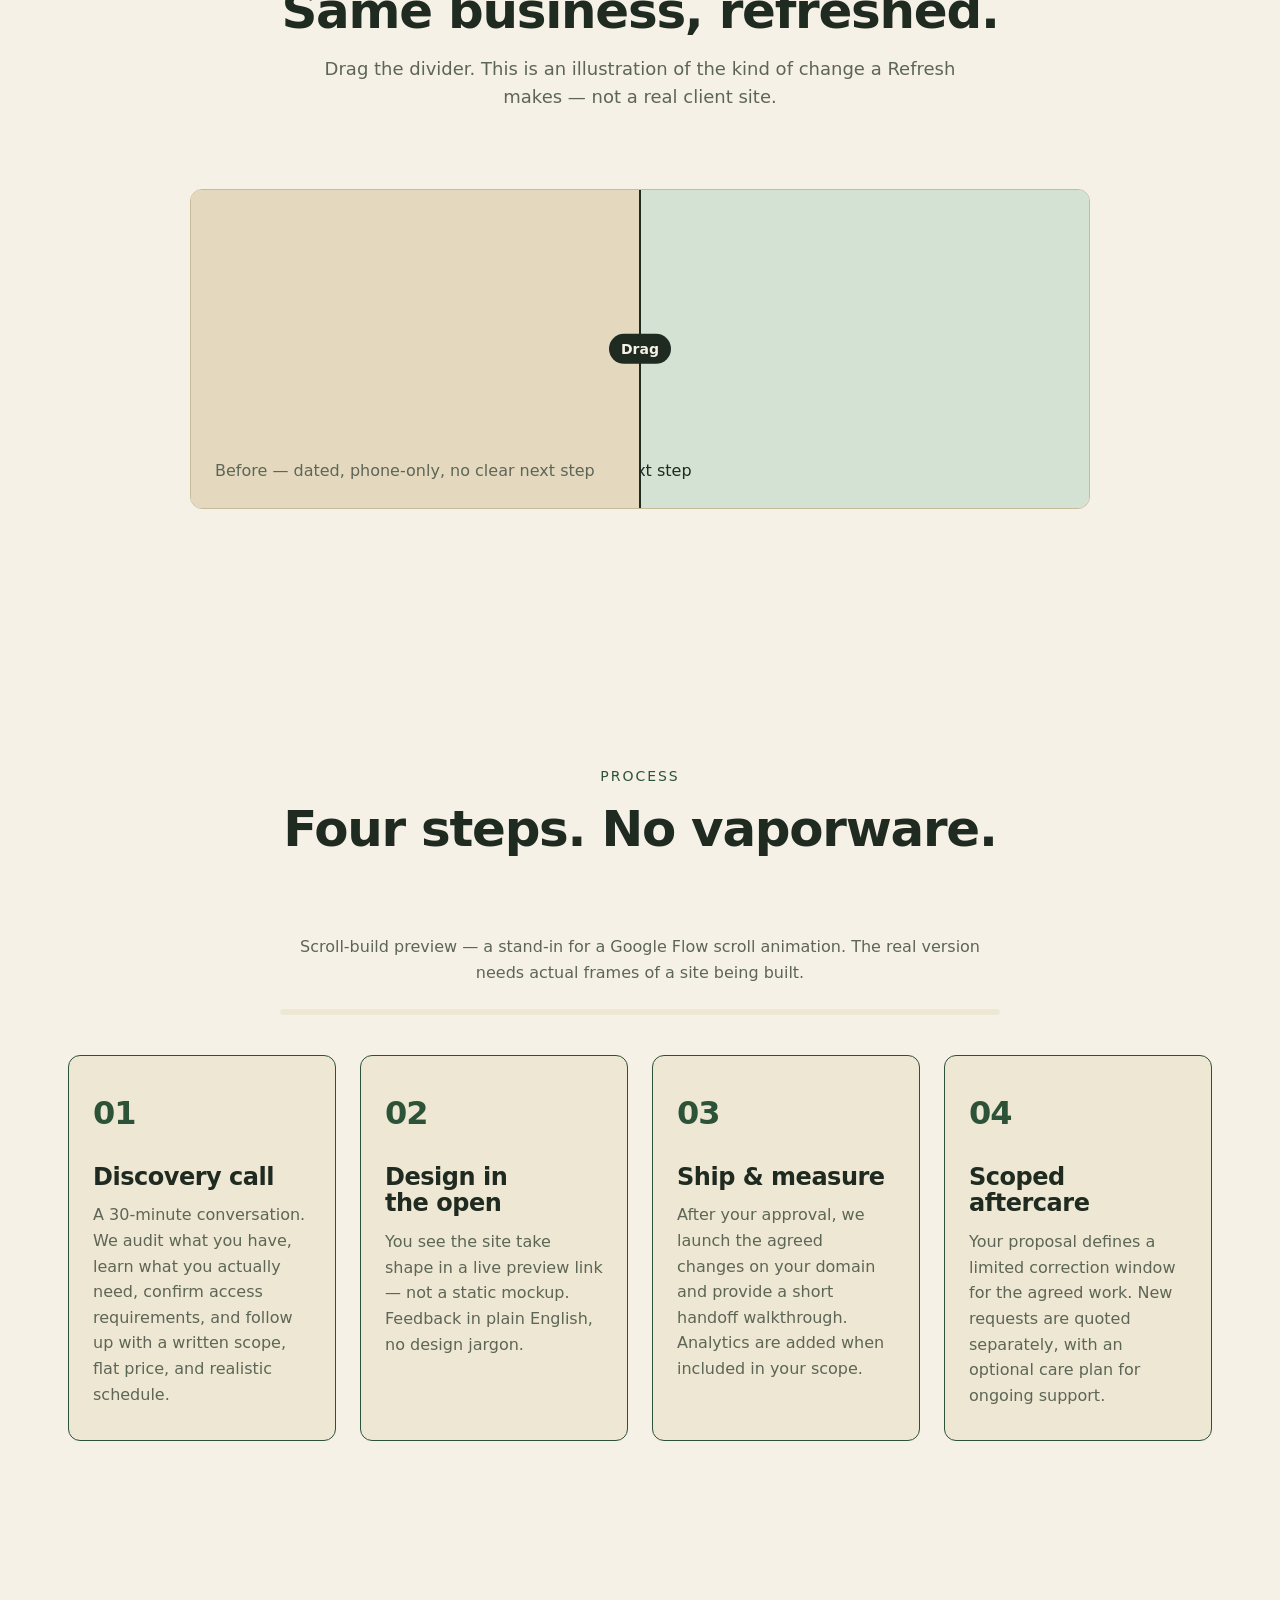
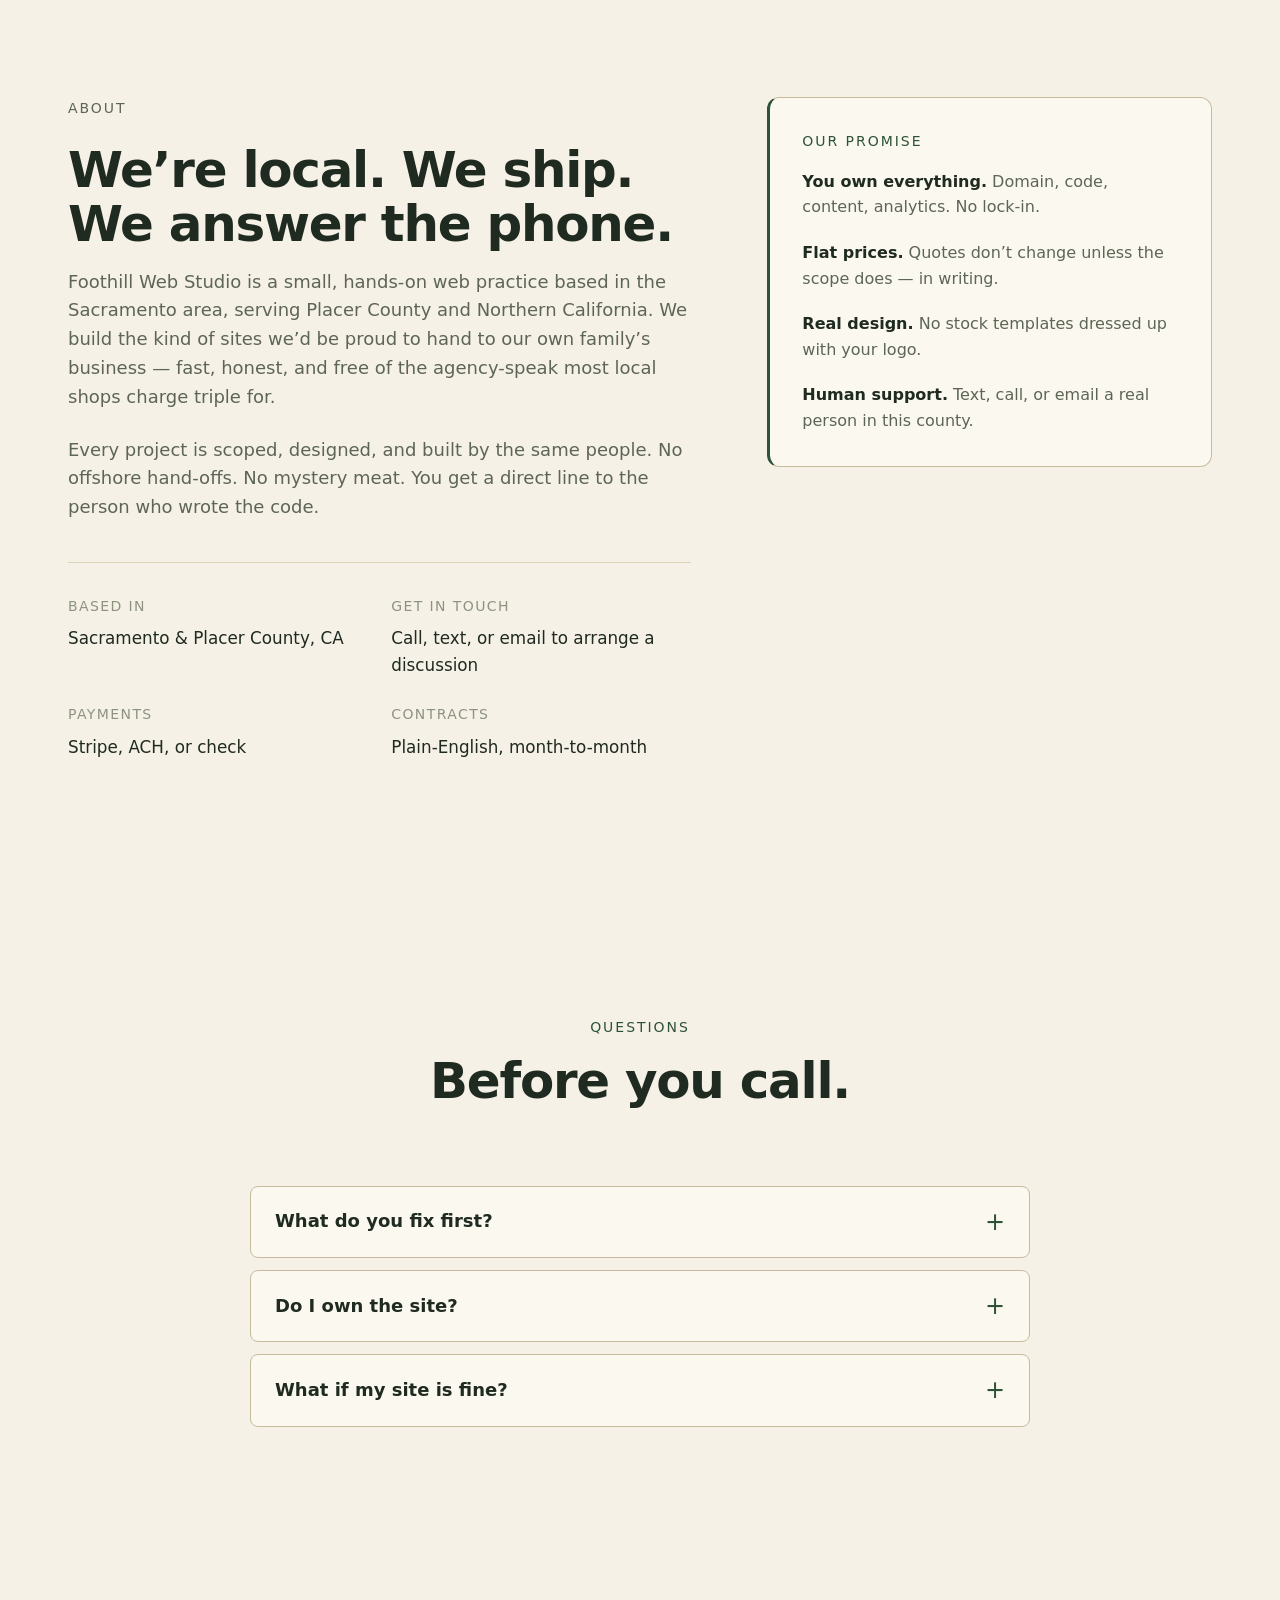
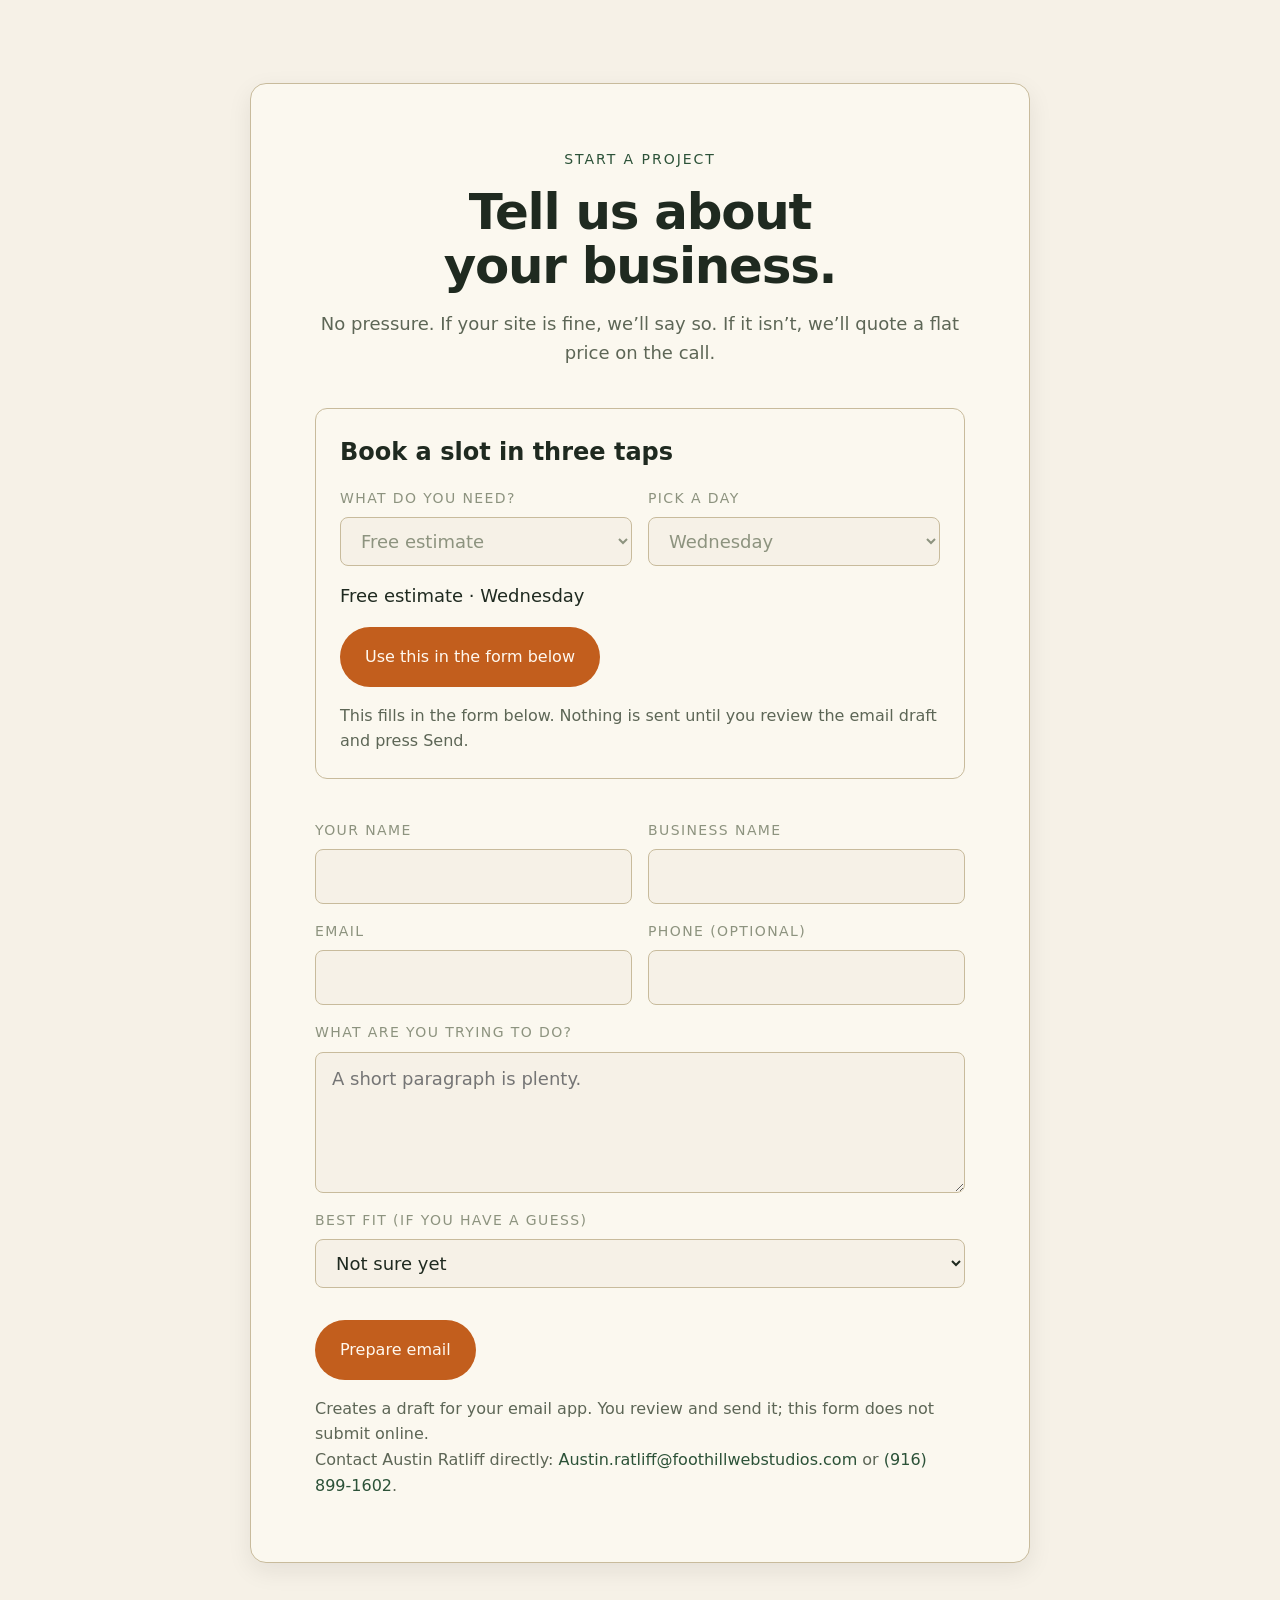
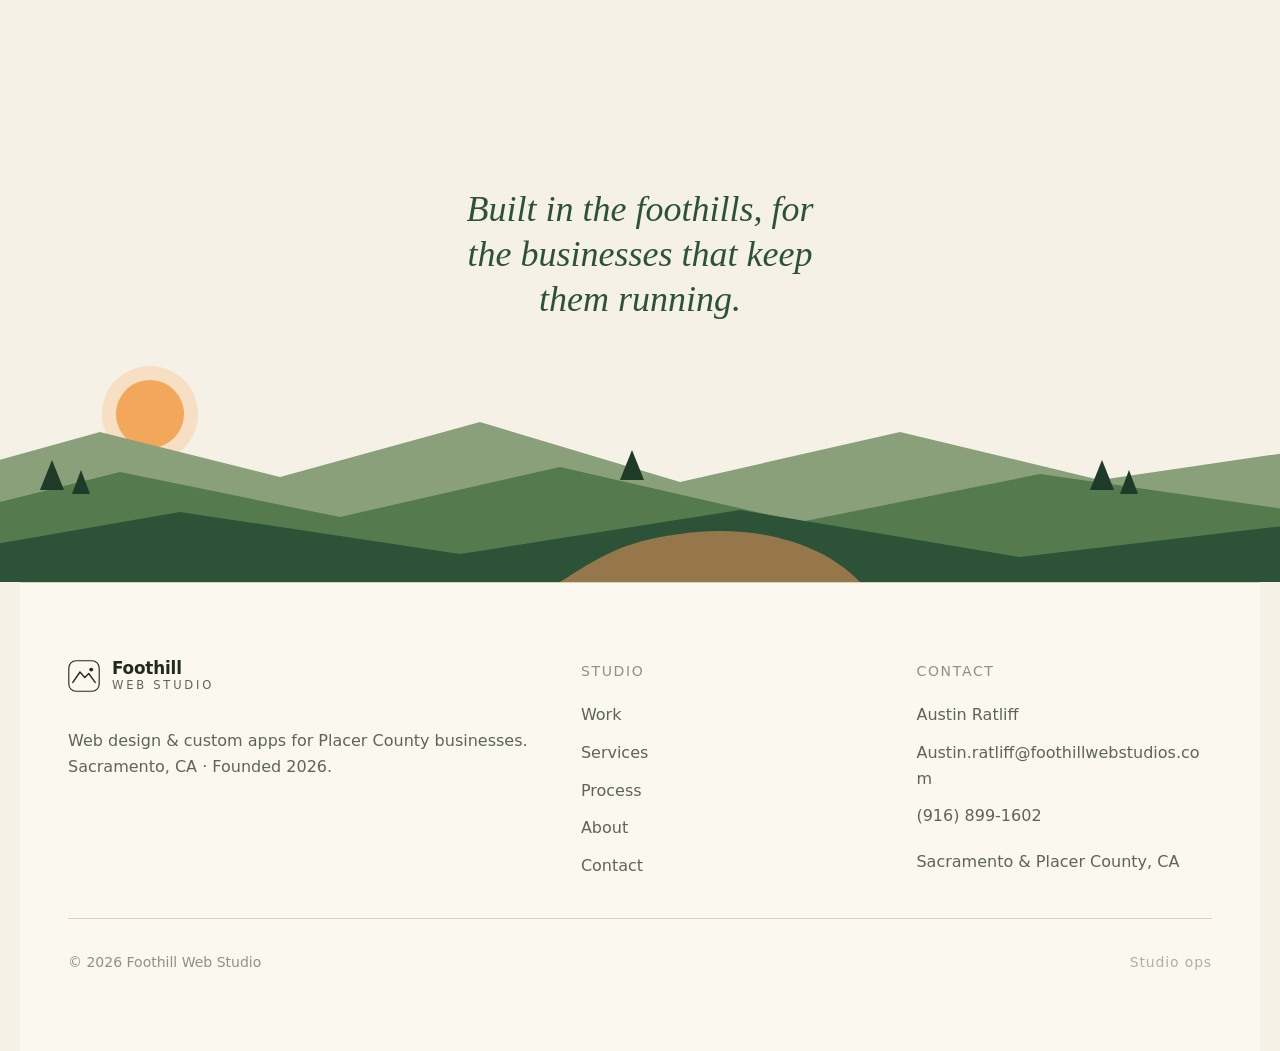
==== commit 0da43241: "Sierra foothills style: warm cream paper, pine green, sunset-orange CTAs, layered mountain hero, Lin" ====
--- a/index.html
+++ b/index.html
@@ -1,5 +1,5 @@
 <!doctype html>
-<html lang="en" data-theme="dark">
+<html lang="en" data-theme="light">
   <head>
     <meta charset="utf-8" />
     <meta name="viewport" content="width=device-width, initial-scale=1" />
@@ -8,7 +8,7 @@
       name="description"
       content="Foothill Web Studio designs credible, modern websites and custom apps for small businesses across Placer County — from Auburn to Roseville, Rocklin, and Tahoe City."
     />
-    <meta name="theme-color" content="#0e1210" />
+    <meta name="theme-color" content="#f6f1e7" />
     <meta property="og:title" content="Foothill Web Studio" />
     <meta
       property="og:description"
@@ -114,7 +114,41 @@
     <main id="main">
       <!-- HERO -->
       <section class="hero" id="top">
-        <div class="hero__grid" aria-hidden="true"></div>
+        <!-- Sierra foothill mountain scene — ILLUSTRATION, not a photo.
+             Layered ridges drawn in SVG (pine greens + earth tones under a
+             peach sunset sky). Real Sierra foothill photography does not exist
+             yet; swapping in a real photo is a listed gap in the brief. -->
+        <div class="hero__grid" aria-hidden="true">
+          <svg class="hero__mountains" viewBox="0 0 1440 320" preserveAspectRatio="xMidYMax slice" focusable="false">
+            <defs>
+              <linearGradient id="sierra-fade" x1="0" y1="0" x2="0" y2="1">
+                <stop offset="0" stop-color="#f6f1e7" stop-opacity="0.92" />
+                <stop offset="0.45" stop-color="#f6f1e7" stop-opacity="0" />
+              </linearGradient>
+            </defs>
+            <circle cx="1180" cy="66" r="46" fill="#f2a65a" />
+            <circle cx="1180" cy="66" r="64" fill="#f2a65a" opacity="0.25" />
+            <!-- Far ridge — hazy sage -->
+            <path d="M0,180 L120,120 L260,170 L420,90 L560,160 L720,100 L900,170 L1080,110 L1240,165 L1440,120 L1440,320 L0,320 Z" fill="#7d9b7f" />
+            <!-- Mid ridge — mid pine -->
+            <path d="M0,230 L150,160 L300,215 L480,140 L650,205 L820,150 L1000,220 L1200,160 L1440,215 L1440,320 L0,320 Z" fill="#4a6e4f" />
+            <!-- Front ridge — deep pine -->
+            <path d="M0,280 L180,210 L360,265 L560,195 L760,260 L960,200 L1160,265 L1320,220 L1440,255 L1440,320 L0,320 Z" fill="#2c5238" />
+            <!-- Foreground grass -->
+            <path d="M0,305 L240,288 L520,302 L820,286 L1120,303 L1440,290 L1440,320 L0,320 Z" fill="#1e3a28" />
+            <!-- Pines on the front ridge -->
+            <g fill="#1e3a28">
+              <path d="M196,224 l10,-26 l10,26 Z" />
+              <path d="M222,228 l8,-21 l8,21 Z" />
+              <path d="M588,206 l10,-26 l10,26 Z" />
+              <path d="M986,212 l10,-26 l10,26 Z" />
+              <path d="M1012,216 l8,-21 l8,21 Z" />
+              <path d="M1188,272 l9,-23 l9,23 Z" />
+            </g>
+            <!-- Cream fade at the top so hero copy stays legible -->
+            <rect x="0" y="0" width="1440" height="140" fill="url(#sierra-fade)" />
+          </svg>
+        </div>
 
         <div class="ticker" aria-label="Cities and towns we serve" data-ticker>
             <div class="ticker__viewport">
@@ -208,6 +242,10 @@
           </div>
 
         <div class="hero__inner">
+          <!-- Daybreak-style local chip: live local time in Lincoln, CA.
+               The time is real (JS, America/Los_Angeles) — no sunrise time invented. -->
+          <p class="local-chip"><span class="local-chip__dot" aria-hidden="true"></span>Lincoln, CA · <time data-local-clock>—</time> local</p>
+
           <h1 class="hero__title">
             Websites &amp; apps for the businesses that make
             <span class="accent" data-region-italic>Placer County</span> run.
@@ -921,6 +959,31 @@
       </section>
     </main>
 
+    <!-- Closing landscape band (Micro-style): painted foothill landscape strip
+         with one warm serif line. The hills are a CSS/SVG illustration, not a
+         photo — real Sierra foothill photography is a listed gap. -->
+    <section class="foothill-band" aria-label="Built in the foothills">
+      <p class="foothill-band__line">Built in the foothills, for the businesses that keep them running.</p>
+      <svg class="foothill-band__scene" viewBox="0 0 1440 220" preserveAspectRatio="xMidYMax slice" aria-hidden="true" focusable="false">
+        <circle cx="230" cy="52" r="34" fill="#f2a65a" />
+        <circle cx="230" cy="52" r="48" fill="#f2a65a" opacity="0.25" />
+        <!-- Rolling grass hills -->
+        <path d="M0,120 L180,70 L360,115 L560,60 L760,120 L980,70 L1180,118 L1440,80 L1440,220 L0,220 Z" fill="#8aa07a" />
+        <path d="M0,160 L200,110 L420,155 L640,105 L880,160 L1120,112 L1440,158 L1440,220 L0,220 Z" fill="#557a4e" />
+        <path d="M0,195 L260,150 L540,192 L820,148 L1100,195 L1440,155 L1440,220 L0,220 Z" fill="#2c5238" />
+        <!-- Pines -->
+        <g fill="#1e3a28">
+          <path d="M120,128 l12,-30 l12,30 Z" />
+          <path d="M152,132 l9,-24 l9,24 Z" />
+          <path d="M700,118 l12,-30 l12,30 Z" />
+          <path d="M1170,128 l12,-30 l12,30 Z" />
+          <path d="M1200,132 l9,-24 l9,24 Z" />
+        </g>
+        <!-- A dirt track through the grass -->
+        <path d="M640,220 C680,195 700,180 760,172 C830,162 900,178 940,220 Z" fill="#a97e4f" opacity="0.85" />
+      </svg>
+    </section>
+
     <footer class="footer">
       <div class="footer__col">
         <div class="brand brand--footer">
--- a/style.css
+++ b/style.css
@@ -1,6 +1,9 @@
 /* =====================================================
-   Foothill Web Studio — foothill-green + charcoal palette
-   Display: Cabinet Grotesk · Body: Satoshi
+   Foothill Web Studio — SIERRA variant (preview only)
+   Warm cream paper, pine green, sunset-orange CTAs.
+   Display: Cabinet Grotesk (heavy sans) · Serif: system serif
+   (Georgia etc. — no new webfont dependency) · Body: Satoshi
+   Vibe refs: Micro, Daybreak, RealFood (article look), DC-1/Daylight.
    ===================================================== */
 
 :root,
@@ -28,30 +31,31 @@
   /* Widths */
   --content-narrow: 640px;  --content-default: 1040px;  --content-wide: 1240px;
 
-  /* Fonts */
+  /* Fonts — heavy sans + soft serif pairing (Micro-style) */
   --font-display: 'Cabinet Grotesk', 'Helvetica Neue', system-ui, sans-serif;
+  --font-serif: Georgia, 'Iowan Old Style', 'Times New Roman', serif;
   --font-body: 'Satoshi', 'Helvetica Neue', system-ui, sans-serif;
 
-  /* LIGHT — warm off-white, forest accent */
-  --color-bg: #f6f5f0;
-  --color-surface: #fbfaf6;
-  --color-surface-2: #eeece4;
-  --color-surface-offset: #e3e0d5;
-  --color-divider: #d5d1c4;
-  --color-border: #c4bfae;
-
-  --color-text: #17201b;
-  --color-text-muted: #5a655c;
-  --color-text-faint: #98a09a;
-  --color-text-inverse: #f6f5f0;
-
-  /* Foothill green — evokes Sierra Nevada forest */
-  --color-primary: #2f6a4d;
-  --color-primary-hover: #24553d;
-  --color-primary-active: #1a4030;
-  --color-primary-highlight: #c9dccf;
-
-  --color-accent: #d17a2b; /* golden foothill sunset — for tiny accents only */
+  /* LIGHT — warm cream paper, pine + sunset (Sierra variant) */
+  --color-bg: #f6f1e7;
+  --color-surface: #fbf8ef;
+  --color-surface-2: #eee7d3;
+  --color-surface-offset: #e4d9bf;
+  --color-divider: #ddd2b8;
+  --color-border: #c8bb9c;
+
+  --color-text: #1f2a20;
+  --color-text-muted: #5d6656;
+  --color-text-faint: #8d937f;
+  --color-text-inverse: #f6f1e7;
+
+  /* Pine green — Sierra foothill forest, headers + labels */
+  --color-primary: #2c5238;
+  --color-primary-hover: #21402b;
+  --color-primary-active: #17301f;
+  --color-primary-highlight: #d3e2d2;
+
+  --color-accent: #c25e1d; /* sunset orange — CTAs + tiny highlights only */
 
   --shadow-sm: 0 1px 2px rgba(20, 30, 22, 0.06);
   --shadow-md: 0 8px 24px rgba(20, 30, 22, 0.08);
@@ -77,7 +81,7 @@
   --color-primary-active: #c4e2d3;
   --color-primary-highlight: #22332a;
 
-  --color-accent: #e69152;
+  --color-accent: #e08a4a; /* sunset orange in dark mode too — no mint, no neon */
 
   --shadow-sm: 0 1px 2px rgba(0, 0, 0, 0.4);
   --shadow-md: 0 10px 30px rgba(0, 0, 0, 0.45);
@@ -127,6 +131,9 @@
 }
 
 .section__title {
+  /* Heavy black sans (Micro-style) paired against the serif hero */
+  font-weight: 800;
+  letter-spacing: -0.03em;
   font-size: var(--text-xl);
   line-height: 1.08;
   margin-bottom: var(--space-4);
@@ -311,24 +318,55 @@
 .hero {
   position: relative;
   overflow: hidden;
+  /* Peach sunset sky at the top, melting into warm cream paper below */
+  background: linear-gradient(180deg, #f6c89a 0%, #f3d9b4 26%, #f6e8cf 55%, #f6f1e7 78%);
   padding: clamp(var(--space-16), 12vw, var(--space-32)) clamp(var(--space-4), 5vw, var(--space-12));
+  padding-bottom: clamp(var(--space-20), 14vw, var(--space-32));
   max-width: var(--content-wide);
   margin-inline: auto;
 }
+/* Sierra variant: the old glow-grid layer now carries the mountain scene.
+   The SVG sits at the bottom of the hero; no drift — mountains don't drift. */
 .hero__grid {
-  position: absolute; inset: 0;
-  background-image:
-    radial-gradient(circle at 20% 10%, color-mix(in oklab, var(--color-primary) 22%, transparent), transparent 45%),
-    radial-gradient(circle at 82% 30%, color-mix(in oklab, var(--color-accent) 12%, transparent), transparent 50%),
-    linear-gradient(to right, color-mix(in oklab, var(--color-border) 40%, transparent) 1px, transparent 1px),
-    linear-gradient(to bottom, color-mix(in oklab, var(--color-border) 40%, transparent) 1px, transparent 1px);
-  background-size: auto, auto, 64px 64px, 64px 64px;
-  mask-image: radial-gradient(ellipse at 50% 30%, black 40%, transparent 80%);
-  -webkit-mask-image: radial-gradient(ellipse at 50% 30%, black 40%, transparent 80%);
+  position: absolute;
+  left: 0; right: 0; bottom: 0;
+  height: min(46%, 340px);
+  background: none;
+  mask-image: none;
+  -webkit-mask-image: none;
+  animation: none;
   pointer-events: none;
-  opacity: 0.9;
+  opacity: 1;
+}
+.hero__mountains {
+  display: block;
+  width: 100%;
+  height: 100%;
 }
 .hero__inner { position: relative; z-index: 1; max-width: 1000px; }
+
+/* Daybreak-style local chip — live local time, Lincoln CA */
+.local-chip {
+  display: inline-flex;
+  align-items: center;
+  gap: var(--space-2);
+  padding: var(--space-2) var(--space-4);
+  margin-bottom: var(--space-6);
+  border-radius: var(--radius-full);
+  background: color-mix(in oklab, var(--color-bg) 72%, transparent);
+  border: 1px solid color-mix(in oklab, var(--color-primary) 30%, transparent);
+  backdrop-filter: blur(4px);
+  -webkit-backdrop-filter: blur(4px);
+  font-size: var(--text-xs);
+  letter-spacing: 0.08em;
+  text-transform: uppercase;
+  color: var(--color-primary);
+  font-weight: 600;
+}
+.local-chip__dot {
+  width: 7px; height: 7px; border-radius: 50%;
+  background: var(--color-accent);
+}
 
 .eyebrow {
   display: inline-flex; align-items: center; gap: var(--space-2);
@@ -416,14 +454,18 @@
   .ticker__track { animation: none; }
 }
 
+/* Calm light serif over the mountain scene (DC-1 / Daybreak style) */
 .hero__title {
+  font-family: var(--font-serif);
+  font-weight: 400;
   font-size: var(--text-hero);
-  line-height: 1.02;
-  letter-spacing: -0.035em;
+  line-height: 1.08;
+  letter-spacing: -0.01em;
   max-width: 18ch;
   margin-bottom: var(--space-6);
-}
-.hero__title .accent { color: var(--color-primary); font-style: italic; font-weight: 500; }
+  color: #1e3a28;
+}
+.hero__title .accent { color: var(--color-primary); font-style: italic; font-weight: 400; }
 
 .hero__lede {
   font-size: clamp(1.05rem, 0.95rem + 0.4vw, 1.25rem);
@@ -442,8 +484,9 @@
   border-radius: var(--radius-full);
   border: 1px solid transparent;
 }
-.btn--primary { background: var(--color-primary); color: var(--color-text-inverse); }
-.btn--primary:hover { background: var(--color-primary-hover); transform: translateY(-1px); box-shadow: var(--shadow-md); }
+/* Sunset-orange CTAs (DC-1 style) — the only place orange is used at scale */
+.btn--primary { background: var(--color-accent); color: #fff8ef; }
+.btn--primary:hover { background: #a34e15; transform: translateY(-1px); box-shadow: var(--shadow-md); }
 .btn--ghost { border-color: var(--color-border); color: var(--color-text); }
 .btn--ghost:hover { border-color: var(--color-primary); color: var(--color-primary); }
 
@@ -1156,3 +1199,41 @@
 .hero__grid { animation: hero-drift 28s ease-in-out infinite alternate; }
 @keyframes hero-drift { from { transform: translate(0, 0); } to { transform: translate(-12px, 10px); } }
 .ticker__item:hover { color: var(--color-text); }
+
+/* =============== SIERRA VARIANT — closing landscape band ===============
+   Micro-style full-bleed painted nature strip above the footer. The hills
+   are an SVG illustration, not a photo (see brief — real photography gap). */
+.foothill-band {
+  padding: clamp(var(--space-16), 8vw, var(--space-24)) 0 0;
+  background: var(--color-bg);
+  text-align: center;
+  overflow: hidden;
+}
+.foothill-band__line {
+  font-family: var(--font-serif);
+  font-style: italic;
+  font-weight: 400;
+  font-size: clamp(1.5rem, 1.1rem + 1.6vw, 2.25rem);
+  line-height: 1.25;
+  color: var(--color-primary);
+  max-width: 26ch;
+  margin: 0 auto var(--space-10);
+  padding-inline: clamp(var(--space-4), 5vw, var(--space-12));
+}
+.foothill-band__scene {
+  display: block;
+  width: 100%;
+  height: clamp(140px, 18vw, 220px);
+}
+
+/* The mountains must not drift (overrides the tools build's hero-drift). */
+.hero__grid { animation: none; }
+
+/* Dark mode (theme toggle still works): the Sierra scene dims and the sky
+   goes to a dusk pine night instead of the peach sunset. */
+[data-theme='dark'] .hero {
+  background: linear-gradient(180deg, #3a2c1e 0%, #232b22 45%, #0e1210 80%);
+}
+[data-theme='dark'] .hero__mountains { opacity: 0.55; }
+[data-theme='dark'] .hero__title { color: #e4e8e3; }
+[data-theme='dark'] .local-chip { background: rgba(14, 18, 16, 0.6); }
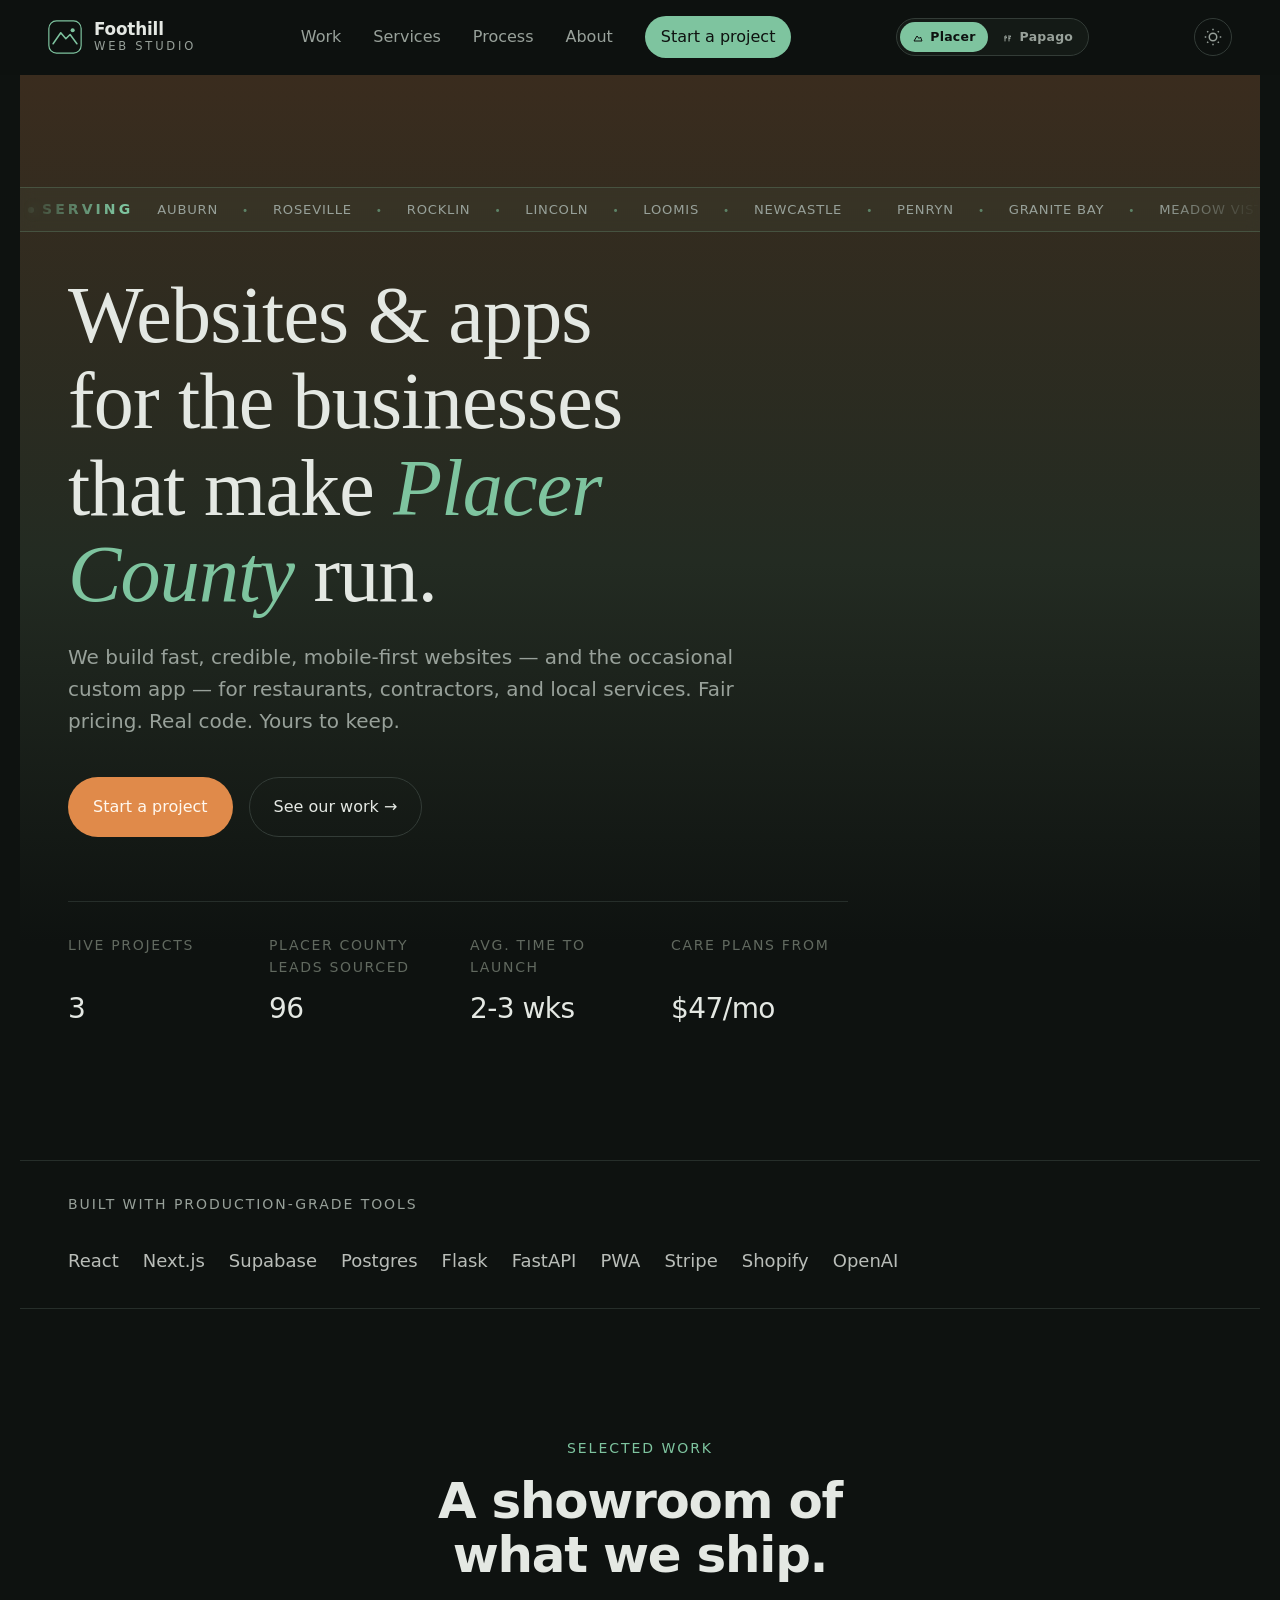
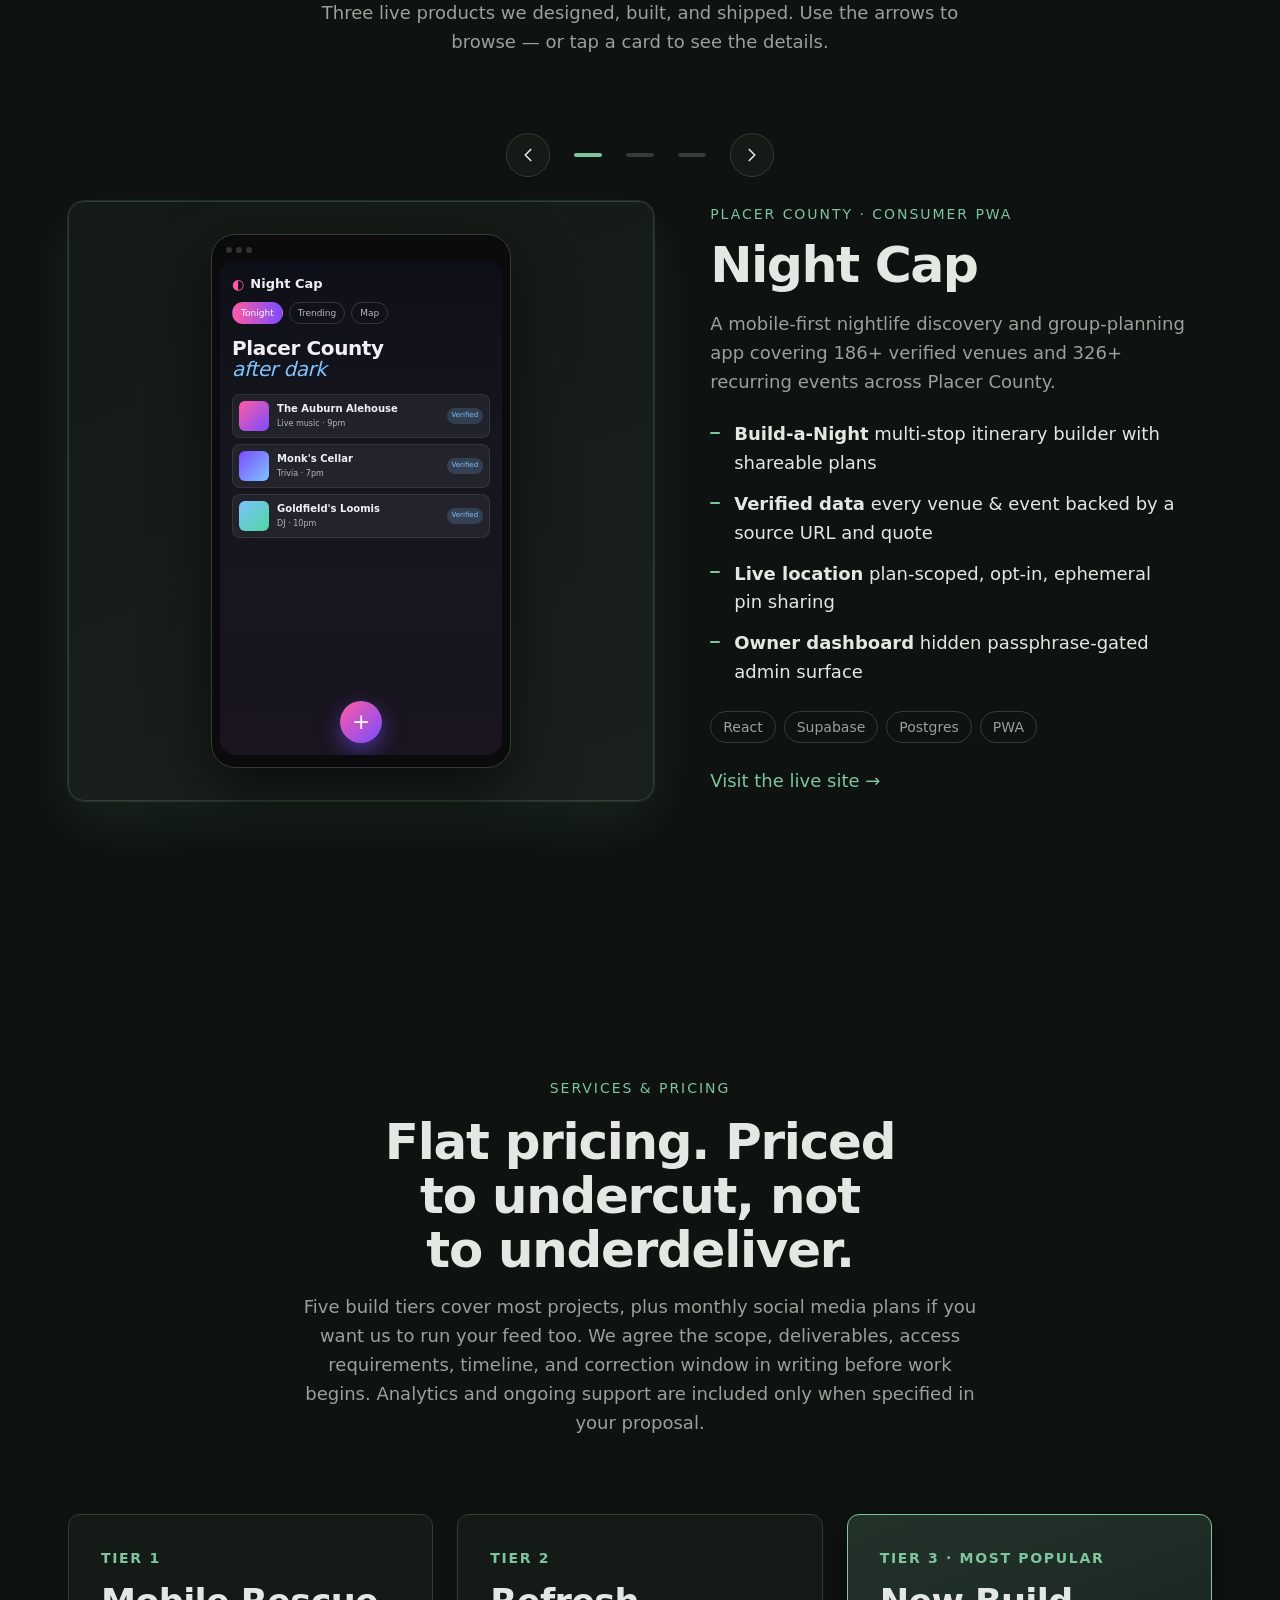
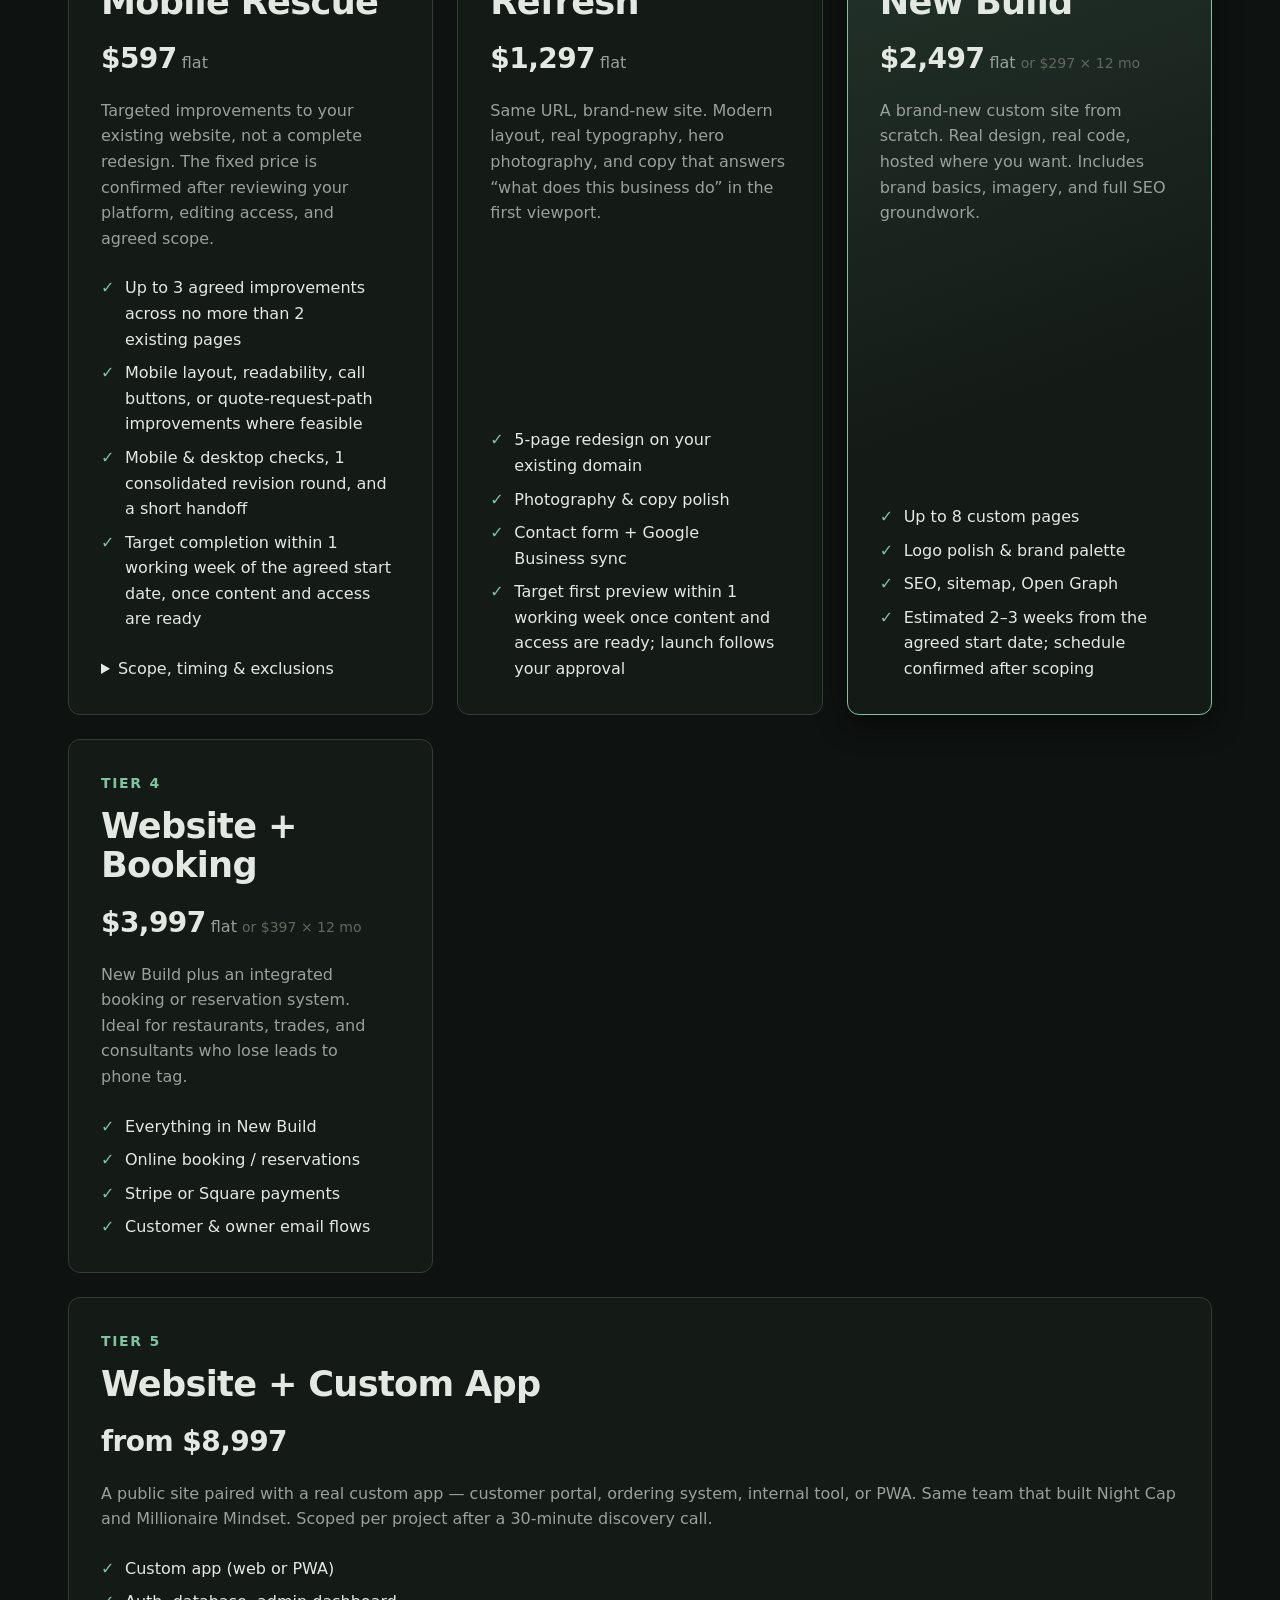
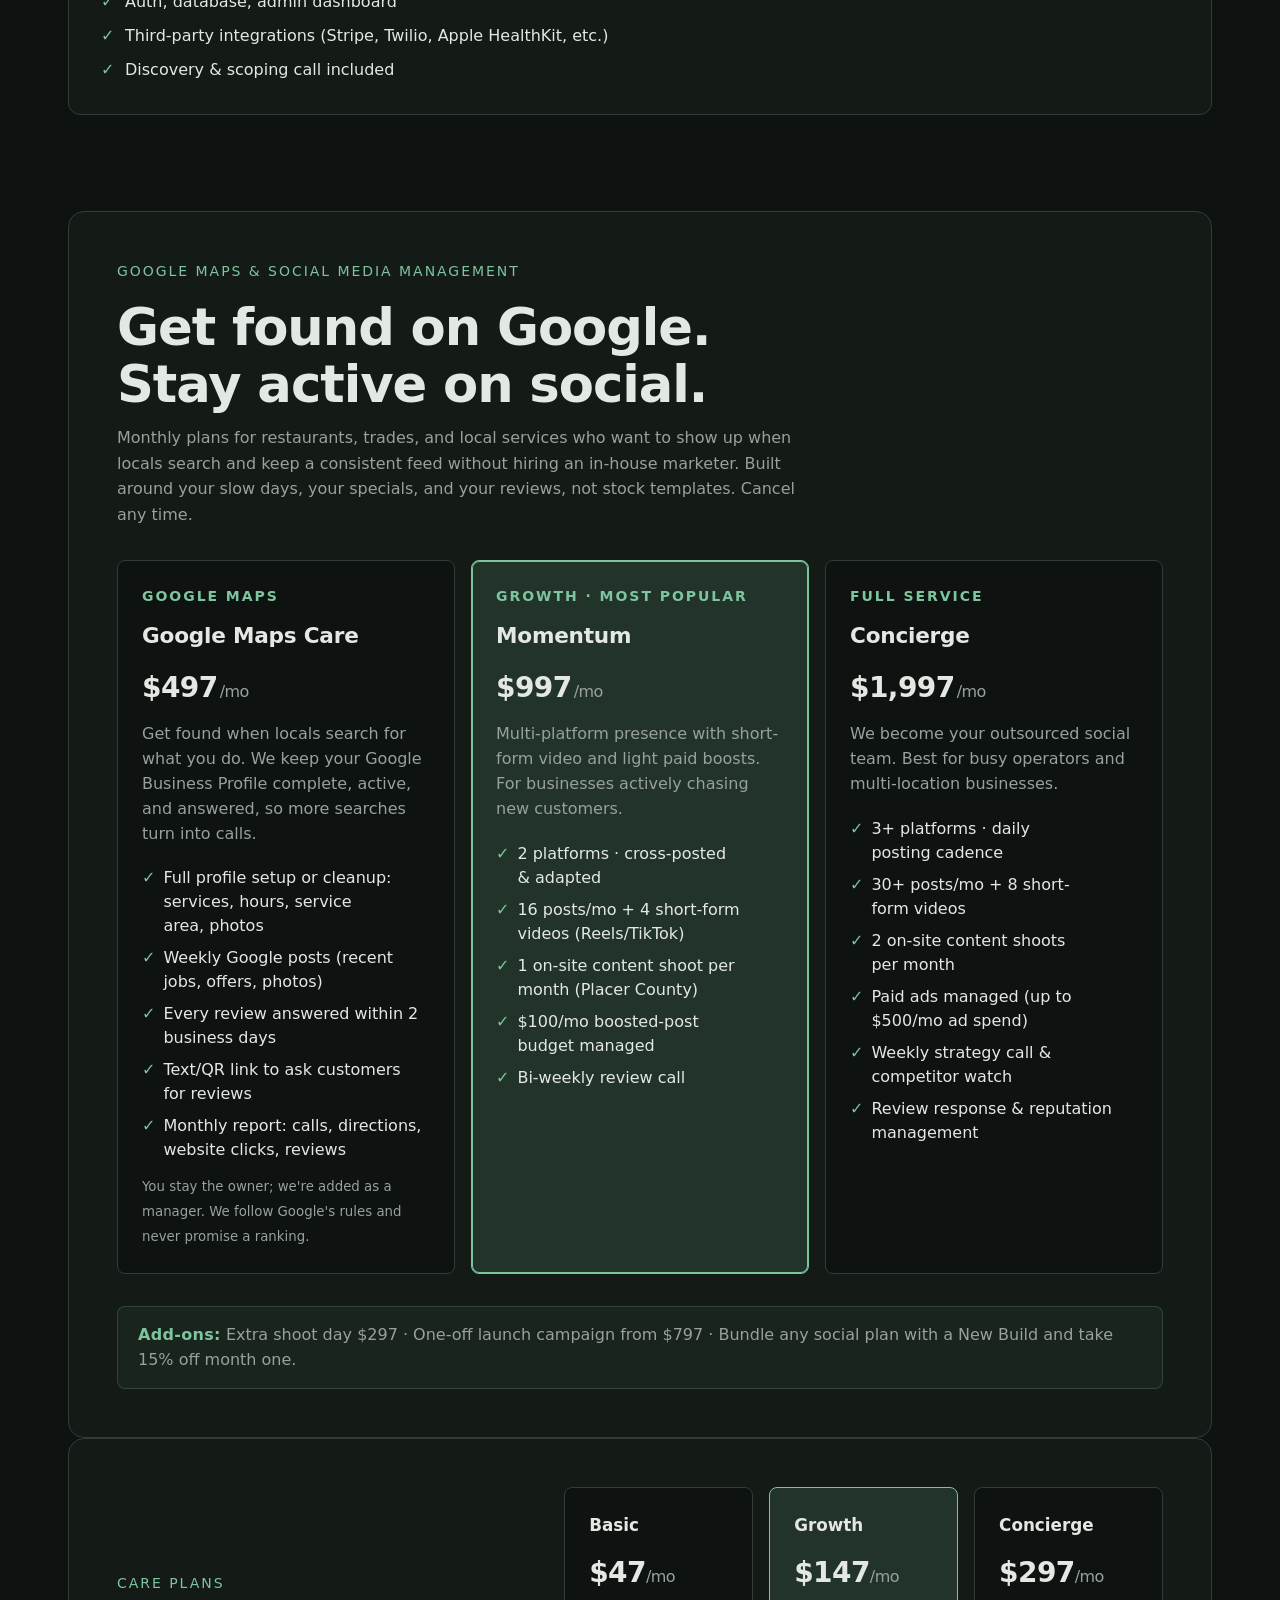
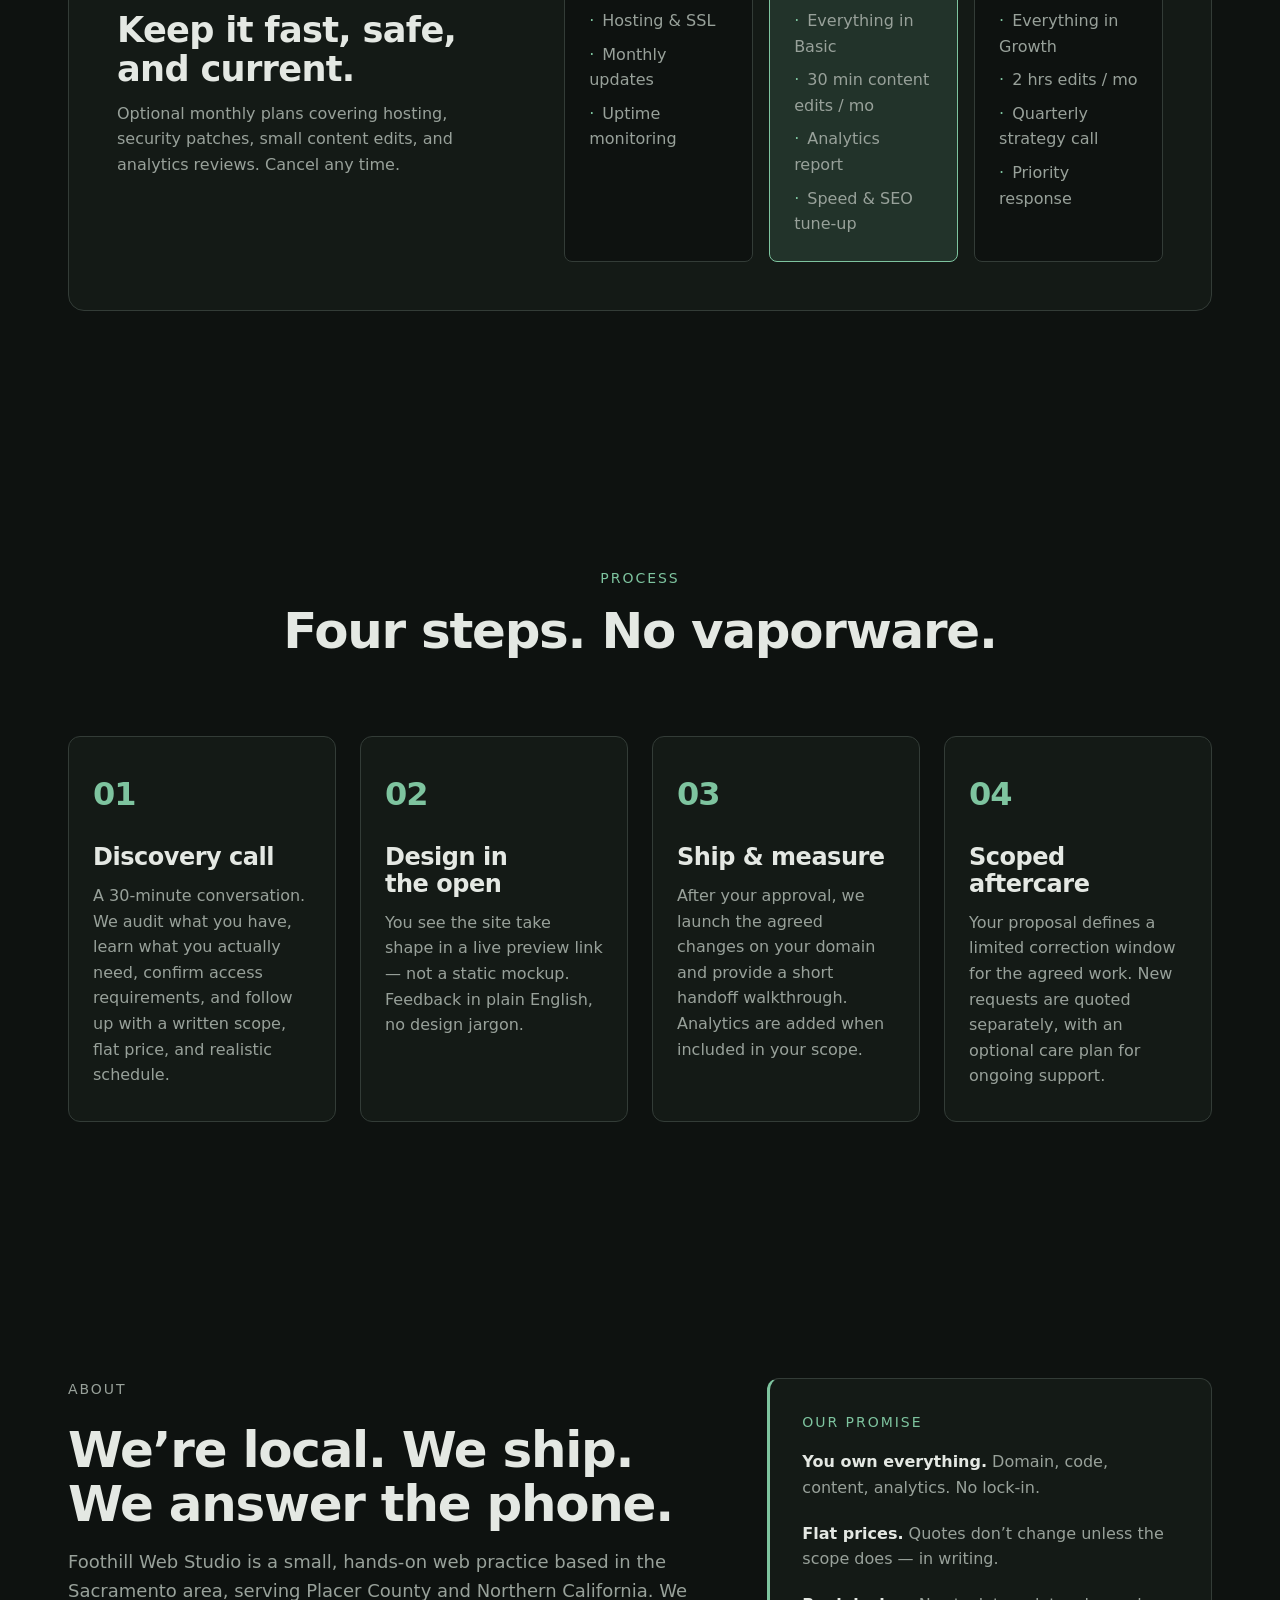
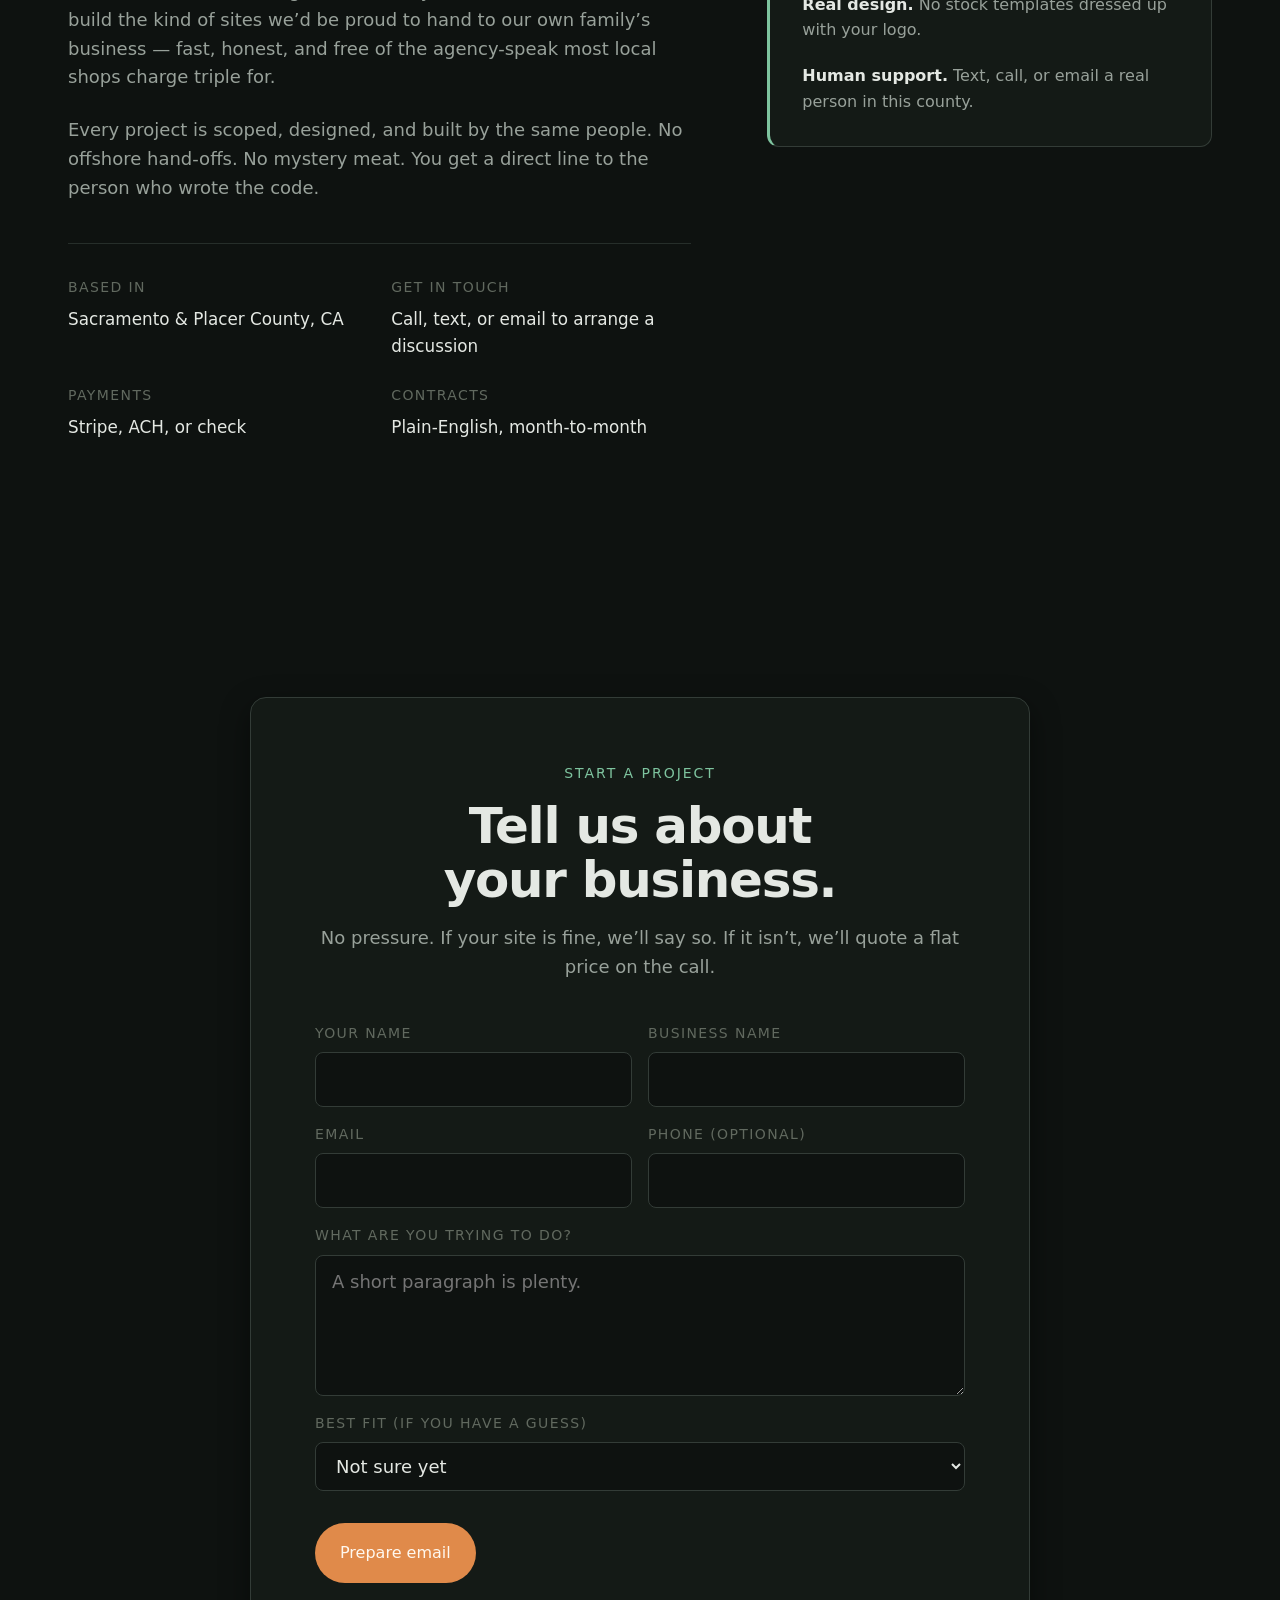
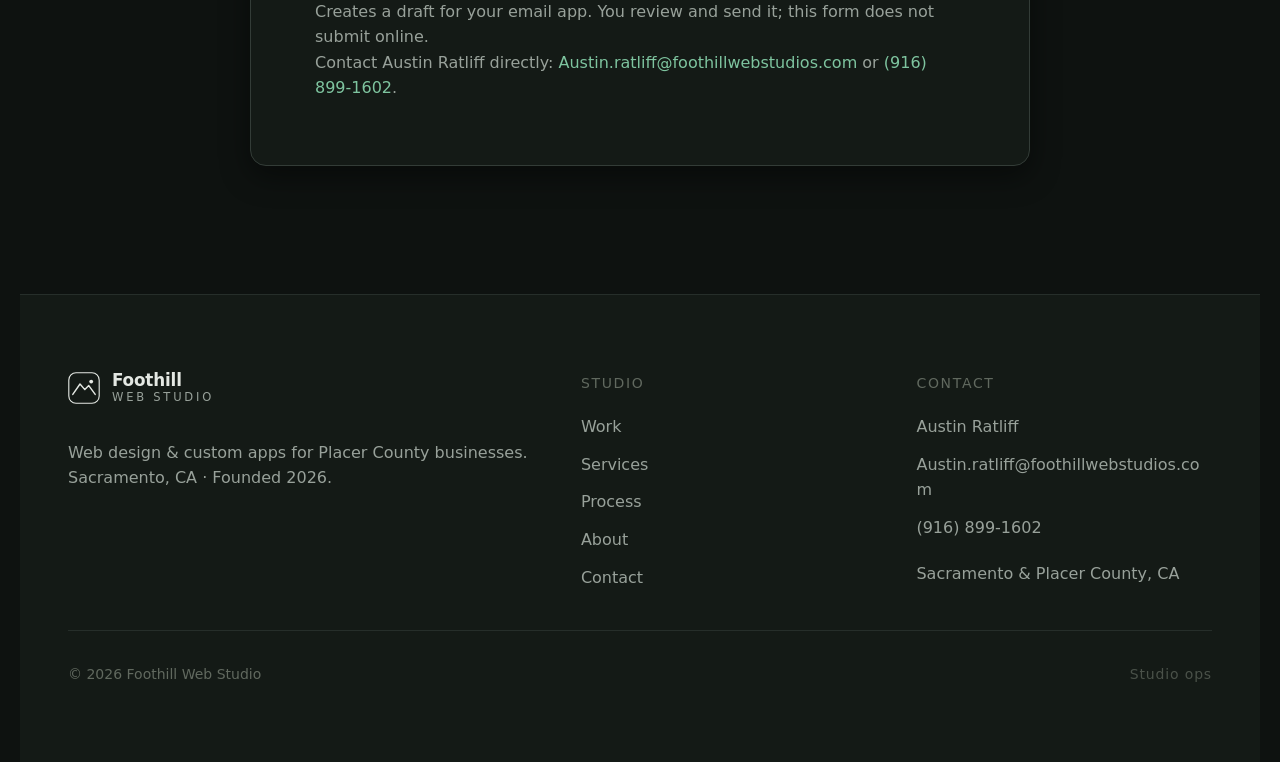
==== commit 724e49c4: "Replace Presence plan with Google Maps Care ($497/mo); rename section to Google Maps & social media " ====
--- a/index.html
+++ b/index.html
@@ -1,5 +1,5 @@
 <!doctype html>
-<html lang="en" data-theme="light">
+<html lang="en" data-theme="dark">
   <head>
     <meta charset="utf-8" />
     <meta name="viewport" content="width=device-width, initial-scale=1" />
@@ -8,7 +8,7 @@
       name="description"
       content="Foothill Web Studio designs credible, modern websites and custom apps for small businesses across Placer County — from Auburn to Roseville, Rocklin, and Tahoe City."
     />
-    <meta name="theme-color" content="#f6f1e7" />
+    <meta name="theme-color" content="#0e1210" />
     <meta property="og:title" content="Foothill Web Studio" />
     <meta
       property="og:description"
@@ -114,41 +114,7 @@
     <main id="main">
       <!-- HERO -->
       <section class="hero" id="top">
-        <!-- Sierra foothill mountain scene — ILLUSTRATION, not a photo.
-             Layered ridges drawn in SVG (pine greens + earth tones under a
-             peach sunset sky). Real Sierra foothill photography does not exist
-             yet; swapping in a real photo is a listed gap in the brief. -->
-        <div class="hero__grid" aria-hidden="true">
-          <svg class="hero__mountains" viewBox="0 0 1440 320" preserveAspectRatio="xMidYMax slice" focusable="false">
-            <defs>
-              <linearGradient id="sierra-fade" x1="0" y1="0" x2="0" y2="1">
-                <stop offset="0" stop-color="#f6f1e7" stop-opacity="0.92" />
-                <stop offset="0.45" stop-color="#f6f1e7" stop-opacity="0" />
-              </linearGradient>
-            </defs>
-            <circle cx="1180" cy="66" r="46" fill="#f2a65a" />
-            <circle cx="1180" cy="66" r="64" fill="#f2a65a" opacity="0.25" />
-            <!-- Far ridge — hazy sage -->
-            <path d="M0,180 L120,120 L260,170 L420,90 L560,160 L720,100 L900,170 L1080,110 L1240,165 L1440,120 L1440,320 L0,320 Z" fill="#7d9b7f" />
-            <!-- Mid ridge — mid pine -->
-            <path d="M0,230 L150,160 L300,215 L480,140 L650,205 L820,150 L1000,220 L1200,160 L1440,215 L1440,320 L0,320 Z" fill="#4a6e4f" />
-            <!-- Front ridge — deep pine -->
-            <path d="M0,280 L180,210 L360,265 L560,195 L760,260 L960,200 L1160,265 L1320,220 L1440,255 L1440,320 L0,320 Z" fill="#2c5238" />
-            <!-- Foreground grass -->
-            <path d="M0,305 L240,288 L520,302 L820,286 L1120,303 L1440,290 L1440,320 L0,320 Z" fill="#1e3a28" />
-            <!-- Pines on the front ridge -->
-            <g fill="#1e3a28">
-              <path d="M196,224 l10,-26 l10,26 Z" />
-              <path d="M222,228 l8,-21 l8,21 Z" />
-              <path d="M588,206 l10,-26 l10,26 Z" />
-              <path d="M986,212 l10,-26 l10,26 Z" />
-              <path d="M1012,216 l8,-21 l8,21 Z" />
-              <path d="M1188,272 l9,-23 l9,23 Z" />
-            </g>
-            <!-- Cream fade at the top so hero copy stays legible -->
-            <rect x="0" y="0" width="1440" height="140" fill="url(#sierra-fade)" />
-          </svg>
-        </div>
+        <div class="hero__grid" aria-hidden="true"></div>
 
         <div class="ticker" aria-label="Cities and towns we serve" data-ticker>
             <div class="ticker__viewport">
@@ -242,10 +208,6 @@
           </div>
 
         <div class="hero__inner">
-          <!-- Daybreak-style local chip: live local time in Lincoln, CA.
-               The time is real (JS, America/Los_Angeles) — no sunrise time invented. -->
-          <p class="local-chip"><span class="local-chip__dot" aria-hidden="true"></span>Lincoln, CA · <time data-local-clock>—</time> local</p>
-
           <h1 class="hero__title">
             Websites &amp; apps for the businesses that make
             <span class="accent" data-region-italic>Placer County</span> run.
@@ -262,29 +224,11 @@
           </div>
 
           <dl class="hero__stats">
-            <div><dt>Live projects</dt><dd data-count="3">3</dd></div>
-            <div><dt data-region-leads-label>Placer County leads sourced</dt><dd data-region-leads-count data-count="96">96</dd></div>
+            <div><dt>Live projects</dt><dd>3</dd></div>
+            <div><dt data-region-leads-label>Placer County leads sourced</dt><dd data-region-leads-count>96</dd></div>
             <div><dt>Avg. time to launch</dt><dd>2-3 wks</dd></div>
             <div><dt>Care plans from</dt><dd>$47/mo</dd></div>
           </dl>
-
-          <!-- Sample-site picker — componentry.dev / 21st.dev style -->
-          <div class="picker" data-picker>
-            <p class="picker__label">See what yours could look like</p>
-            <div class="picker__chips" role="group" aria-label="Choose a business type">
-              <button type="button" class="chip is-active" data-biz="contractor" aria-pressed="true">Contractor</button>
-              <button type="button" class="chip" data-biz="cabinets" aria-pressed="false">Cabinet shop</button>
-              <button type="button" class="chip" data-biz="restaurant" aria-pressed="false">Restaurant</button>
-            </div>
-            <div class="sample" data-sample>
-              <p class="sample__kicker">Sample site preview</p>
-              <h3 class="sample__title" data-sample-title>No Limit Muffler — Roseville</h3>
-              <p class="sample__desc" data-sample-desc>Custom fabrication, exhaust and welding. See the work, get a quote, call the shop.</p>
-              <p class="sample__tags" data-sample-tags><span>Custom fab</span><span>Exhaust</span><span>Quote form</span></p>
-              <p><a class="btn btn--primary" href="#contact" data-sample-cta>Get a quote</a></p>
-            </div>
-            <p class="picker__note">A preview of the kind of site we build for businesses like yours — not a client site.</p>
-          </div>
         </div>
       </section>
 
@@ -316,13 +260,6 @@
           </p>
         </header>
 
-        <div class="filter-row" role="group" aria-label="Filter projects by type" data-work-filter>
-          <button type="button" class="chip is-active" data-filter="all" aria-pressed="true">All work</button>
-          <button type="button" class="chip" data-filter="booking" aria-pressed="false">Website + booking</button>
-          <button type="button" class="chip" data-filter="app" aria-pressed="false">Web app</button>
-          <button type="button" class="chip" data-filter="shop" aria-pressed="false">E-commerce</button>
-        </div>
-
         <div class="showroom__stage" data-showroom>
           <div class="showroom__controls" role="group" aria-label="Browse projects">
             <button class="showroom__arrow showroom__arrow--prev" aria-label="Previous project" type="button">
@@ -340,7 +277,7 @@
 
           <div class="showroom__viewport">
             <!-- SLIDE 1 -->
-            <article class="slide is-active" data-slide="0" data-cat="booking">
+            <article class="slide is-active" data-slide="0">
               <div class="slide__media">
                 <div class="preview preview--night">
                   <div class="preview__chrome"><span></span><span></span><span></span></div>
@@ -404,7 +341,7 @@
             </article>
 
             <!-- SLIDE 2 -->
-            <article class="slide" data-slide="1" data-cat="app">
+            <article class="slide" data-slide="1">
               <div class="slide__media">
                 <div class="preview preview--heart">
                   <div class="preview__chrome"><span></span><span></span><span></span></div>
@@ -457,7 +394,7 @@
             </article>
 
             <!-- SLIDE 3 -->
-            <article class="slide" data-slide="2" data-cat="shop">
+            <article class="slide" data-slide="2">
               <div class="slide__media">
                 <div class="preview preview--shop">
                   <div class="preview__chrome"><span></span><span></span><span></span></div>
@@ -520,37 +457,6 @@
           </p>
         </header>
 
-        <div class="quiz" data-quiz>
-          <p class="quiz__title">Which tier fits you?</p>
-          <p class="quiz__lede">Three questions, and it points to a tier from the pricing below.</p>
-          <div class="quiz__grid">
-            <label>Do you already have a website?
-              <select data-quiz-q="site">
-                <option value="no">No — I need one from scratch</option>
-                <option value="rebuild">Yes — it needs a rebuild</option>
-                <option value="fix">Yes — it just needs fixing</option>
-              </select>
-            </label>
-            <label>Do customers need to book online?
-              <select data-quiz-q="booking">
-                <option value="no">No — phone is fine</option>
-                <option value="yes">Yes — bookings are the point</option>
-              </select>
-            </label>
-            <label>Do you need a custom app too?
-              <select data-quiz-q="app">
-                <option value="no">No — just the site</option>
-                <option value="yes">Yes — portal, ordering or an internal tool</option>
-              </select>
-            </label>
-          </div>
-          <div class="quiz__toggle" role="group" aria-label="Flat price or monthly">
-            <button type="button" class="chip is-active" data-quiz-billing="flat" aria-pressed="true">Flat price</button>
-            <button type="button" class="chip" data-quiz-billing="monthly" aria-pressed="false">Monthly</button>
-          </div>
-          <p class="quiz__out" data-quiz-out aria-live="polite"><strong>New Build — $2,497 flat.</strong> A brand-new custom site from scratch, up to 8 pages, logo polish, SEO.</p>
-        </div>
-
         <div class="tier-grid">
           <article class="tier">
             <p class="tier__tag">Tier 1</p>
@@ -646,30 +552,31 @@
         <!-- SOCIAL MEDIA MANAGEMENT -->
         <div class="social">
           <div class="social__head">
-            <p class="section__eyebrow">Social media management</p>
-            <h3>We run the feed. You run the business.</h3>
+            <p class="section__eyebrow">Google Maps &amp; social media management</p>
+            <h3>Get found on Google. Stay active on social.</h3>
             <p>
-              Monthly plans for restaurants, trades, and local services who want a consistent
-              feed without hiring an in-house marketer. Content is planned around your slow
-              days, your specials, and your reviews — not stock templates. Cancel any time.
+              Monthly plans for restaurants, trades, and local services who want to show up when
+              locals search and keep a consistent feed without hiring an in-house marketer. Built
+              around your slow days, your specials, and your reviews, not stock templates. Cancel any time.
             </p>
           </div>
           <div class="social__grid">
             <div class="social__card">
-              <p class="social__tag">Starter</p>
-              <p class="social__name">Presence</p>
+              <p class="social__tag">Google Maps</p>
+              <p class="social__name">Google Maps Care</p>
               <p class="social__price">$497<em>/mo</em></p>
               <p class="social__desc">
-                Show up consistently on one platform. Ideal if you just need to look active
-                and reachable.
+                Get found when locals search for what you do. We keep your Google Business
+                Profile complete, active, and answered, so more searches turn into calls.
               </p>
               <ul role="list">
-                <li>1 platform (Instagram, Facebook, or Google Business)</li>
-                <li>8 posts/mo &middot; on-brand graphics &amp; captions</li>
-                <li>Monthly content calendar you approve</li>
-                <li>DM &amp; comment triage (business hours)</li>
-                <li>Monthly analytics recap</li>
+                <li>Full profile setup or cleanup: services, hours, service area, photos</li>
+                <li>Weekly Google posts (recent jobs, offers, photos)</li>
+                <li>Every review answered within 2 business days</li>
+                <li>Text/QR link to ask customers for reviews</li>
+                <li>Monthly report: calls, directions, website clicks, reviews</li>
               </ul>
+              <p class="social__desc"><small>You stay the owner; we're added as a manager. We follow Google's rules and never promise a ranking.</small></p>
             </div>
             <div class="social__card social__card--featured">
               <p class="social__tag">Growth &middot; most popular</p>
@@ -755,20 +662,6 @@
         </div>
       </section>
 
-      <!-- BEFORE / AFTER — Motion.dev style drag, illustration only -->
-      <section class="section compare" id="compare">
-        <header class="section__head">
-          <p class="section__eyebrow">See the difference</p>
-          <h2 class="section__title">Same business, refreshed.</h2>
-          <p class="section__lede">Drag the divider. This is an illustration of the kind of change a Refresh makes — not a real client site.</p>
-        </header>
-        <div class="ba" data-compare>
-          <div class="ba__after">After — clear headline, real services, one obvious next step</div>
-          <div class="ba__before" data-ba-before>Before — dated, phone-only, no clear next step</div>
-          <div class="ba__handle" data-ba-handle></div>
-        </div>
-      </section>
-
       <!-- PROCESS -->
       <section class="section process" id="process">
         <header class="section__head">
@@ -776,12 +669,8 @@
           <h2 class="section__title">Four steps. No vaporware.</h2>
         </header>
 
-        <p class="build__note">Scroll-build preview — a stand-in for a Google Flow scroll animation. The real version needs actual frames of a site being built.</p>
-        <div class="build__progress" aria-hidden="true"><i data-build-bar></i></div>
-
-
         <ol class="process__list" role="list">
-          <li data-build-step>
+          <li>
             <span class="process__num">01</span>
             <h3>Discovery call</h3>
             <p>
@@ -790,7 +679,7 @@
               and realistic schedule.
             </p>
           </li>
-          <li data-build-step>
+          <li>
             <span class="process__num">02</span>
             <h3>Design in the open</h3>
             <p>
@@ -798,7 +687,7 @@
               plain English, no design jargon.
             </p>
           </li>
-          <li data-build-step>
+          <li>
             <span class="process__num">03</span>
             <h3>Ship &amp; measure</h3>
             <p>
@@ -806,7 +695,7 @@
               short handoff walkthrough. Analytics are added when included in your scope.
             </p>
           </li>
-          <li data-build-step>
+          <li>
             <span class="process__num">04</span>
             <h3>Scoped aftercare</h3>
             <p>
@@ -854,28 +743,6 @@
         </div>
       </section>
 
-      <!-- FAQ -->
-      <section class="section faq" id="faq">
-        <header class="section__head">
-          <p class="section__eyebrow">Questions</p>
-          <h2 class="section__title">Before you call.</h2>
-        </header>
-        <div class="faq__list" data-faq>
-          <div class="faq__item">
-            <button type="button" class="faq__q" aria-expanded="false">What do you fix first? <span class="faq__icon" aria-hidden="true">+</span></button>
-            <div class="faq__a" hidden><p>The booking route. If a visitor cannot book or call in ten seconds, the rest does not matter — that is the first thing we check on any site.</p></div>
-          </div>
-          <div class="faq__item">
-            <button type="button" class="faq__q" aria-expanded="false">Do I own the site? <span class="faq__icon" aria-hidden="true">+</span></button>
-            <div class="faq__a" hidden><p>Yes. Domain, code, content, analytics. No lock-in. Flat prices — quotes do not change unless the scope does, in writing.</p></div>
-          </div>
-          <div class="faq__item">
-            <button type="button" class="faq__q" aria-expanded="false">What if my site is fine? <span class="faq__icon" aria-hidden="true">+</span></button>
-            <div class="faq__a" hidden><p>We will say so. No pressure, no rebuild for the sake of it — a Mobile Rescue fix might be all it needs.</p></div>
-          </div>
-        </div>
-      </section>
-
       <!-- CONTACT -->
       <section class="section contact" id="contact">
         <div class="contact__inner">
@@ -885,30 +752,6 @@
             No pressure. If your site is fine, we&rsquo;ll say so. If it isn&rsquo;t, we&rsquo;ll
             quote a flat price on the call.
           </p>
-
-          <div class="booking" data-booking>
-            <p class="booking__title">Book a slot in three taps</p>
-            <div class="booking__grid">
-              <label>What do you need?
-                <select data-book-service>
-                  <option>Free estimate</option>
-                  <option>Showroom visit</option>
-                  <option>New website consult</option>
-                  <option>Mobile Rescue fix</option>
-                </select>
-              </label>
-              <label>Pick a day
-                <select data-book-day>
-                  <option>Wednesday</option>
-                  <option>Thursday</option>
-                  <option>Friday</option>
-                </select>
-              </label>
-            </div>
-            <p class="booking__summary" data-book-summary aria-live="polite">Free estimate · Wednesday</p>
-            <button type="button" class="btn btn--primary" data-book-apply>Use this in the form below</button>
-            <p class="booking__note">This fills in the form below. Nothing is sent until you review the email draft and press Send.</p>
-          </div>
 
           <form class="contact__form" onsubmit="handleContact(event)">
             <label>
@@ -959,31 +802,6 @@
       </section>
     </main>
 
-    <!-- Closing landscape band (Micro-style): painted foothill landscape strip
-         with one warm serif line. The hills are a CSS/SVG illustration, not a
-         photo — real Sierra foothill photography is a listed gap. -->
-    <section class="foothill-band" aria-label="Built in the foothills">
-      <p class="foothill-band__line">Built in the foothills, for the businesses that keep them running.</p>
-      <svg class="foothill-band__scene" viewBox="0 0 1440 220" preserveAspectRatio="xMidYMax slice" aria-hidden="true" focusable="false">
-        <circle cx="230" cy="52" r="34" fill="#f2a65a" />
-        <circle cx="230" cy="52" r="48" fill="#f2a65a" opacity="0.25" />
-        <!-- Rolling grass hills -->
-        <path d="M0,120 L180,70 L360,115 L560,60 L760,120 L980,70 L1180,118 L1440,80 L1440,220 L0,220 Z" fill="#8aa07a" />
-        <path d="M0,160 L200,110 L420,155 L640,105 L880,160 L1120,112 L1440,158 L1440,220 L0,220 Z" fill="#557a4e" />
-        <path d="M0,195 L260,150 L540,192 L820,148 L1100,195 L1440,155 L1440,220 L0,220 Z" fill="#2c5238" />
-        <!-- Pines -->
-        <g fill="#1e3a28">
-          <path d="M120,128 l12,-30 l12,30 Z" />
-          <path d="M152,132 l9,-24 l9,24 Z" />
-          <path d="M700,118 l12,-30 l12,30 Z" />
-          <path d="M1170,128 l12,-30 l12,30 Z" />
-          <path d="M1200,132 l9,-24 l9,24 Z" />
-        </g>
-        <!-- A dirt track through the grass -->
-        <path d="M640,220 C680,195 700,180 760,172 C830,162 900,178 940,220 Z" fill="#a97e4f" opacity="0.85" />
-      </svg>
-    </section>
-
     <footer class="footer">
       <div class="footer__col">
         <div class="brand brand--footer">
